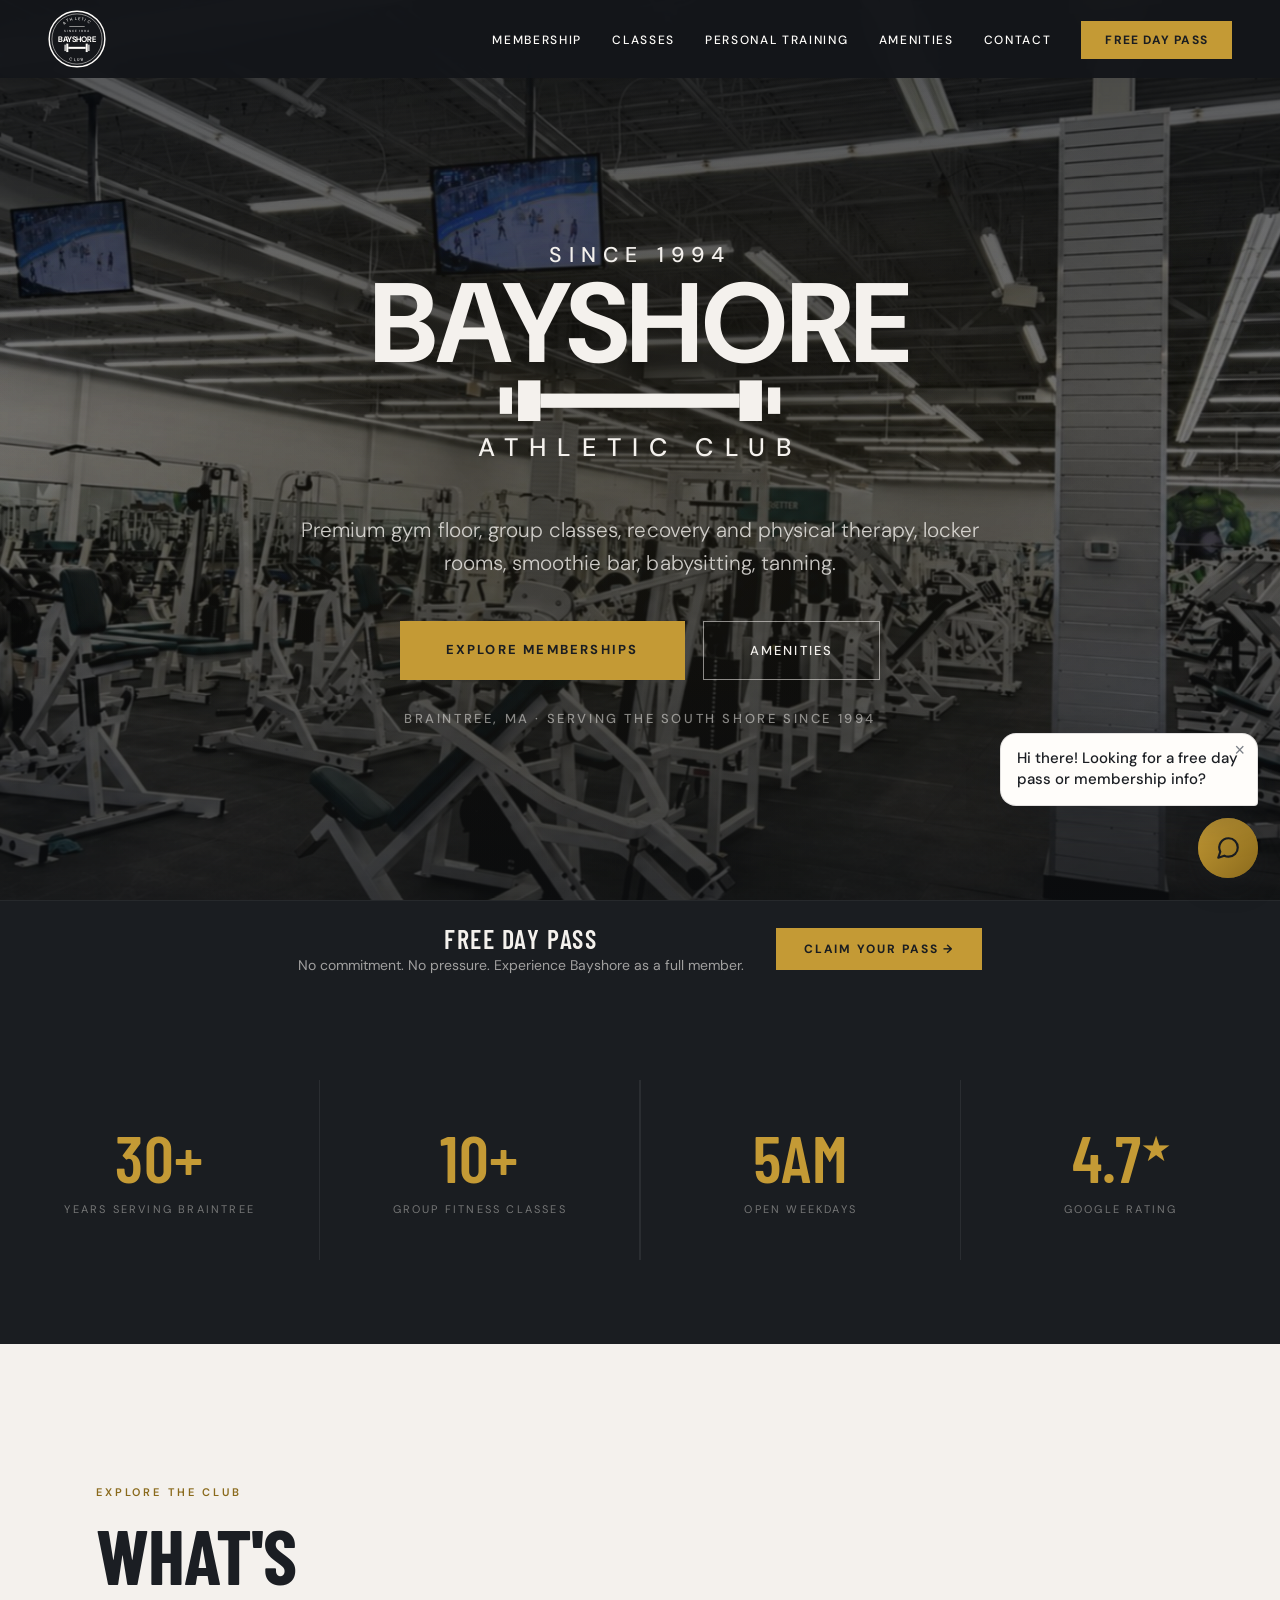
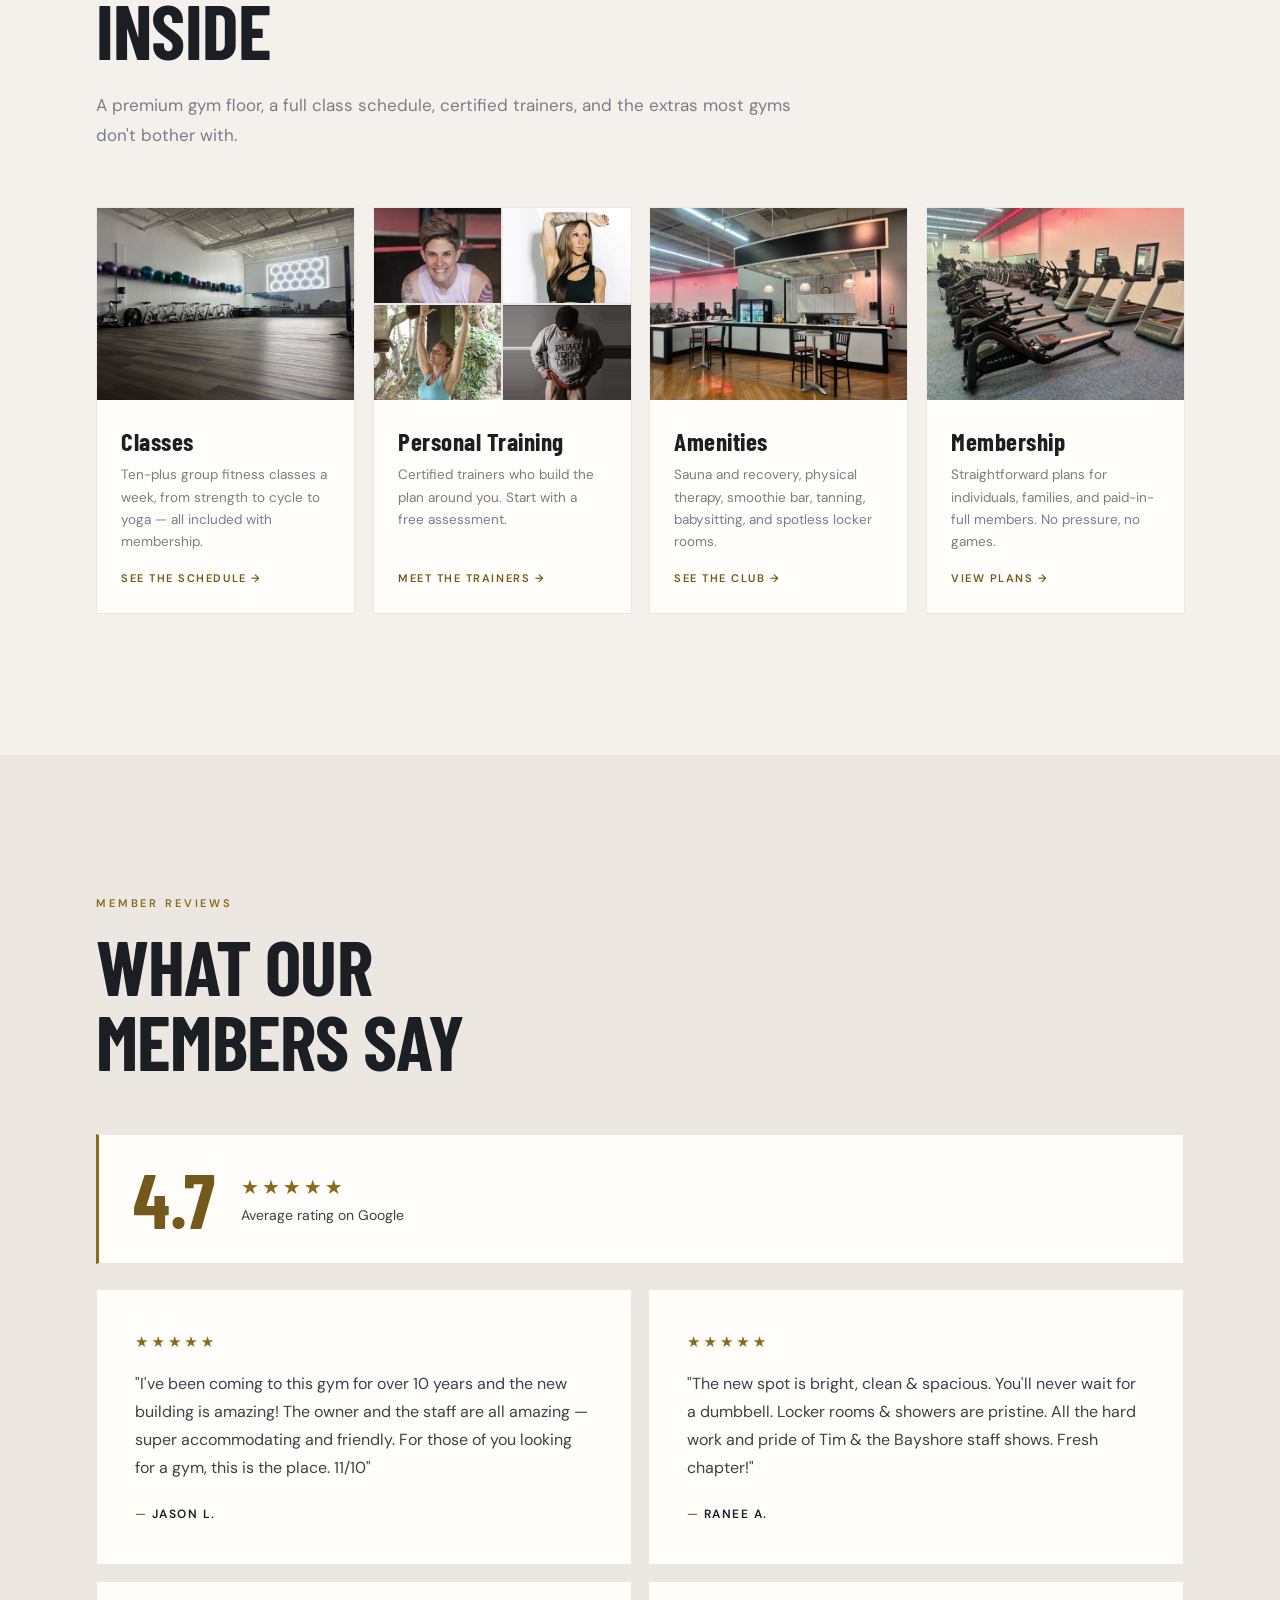
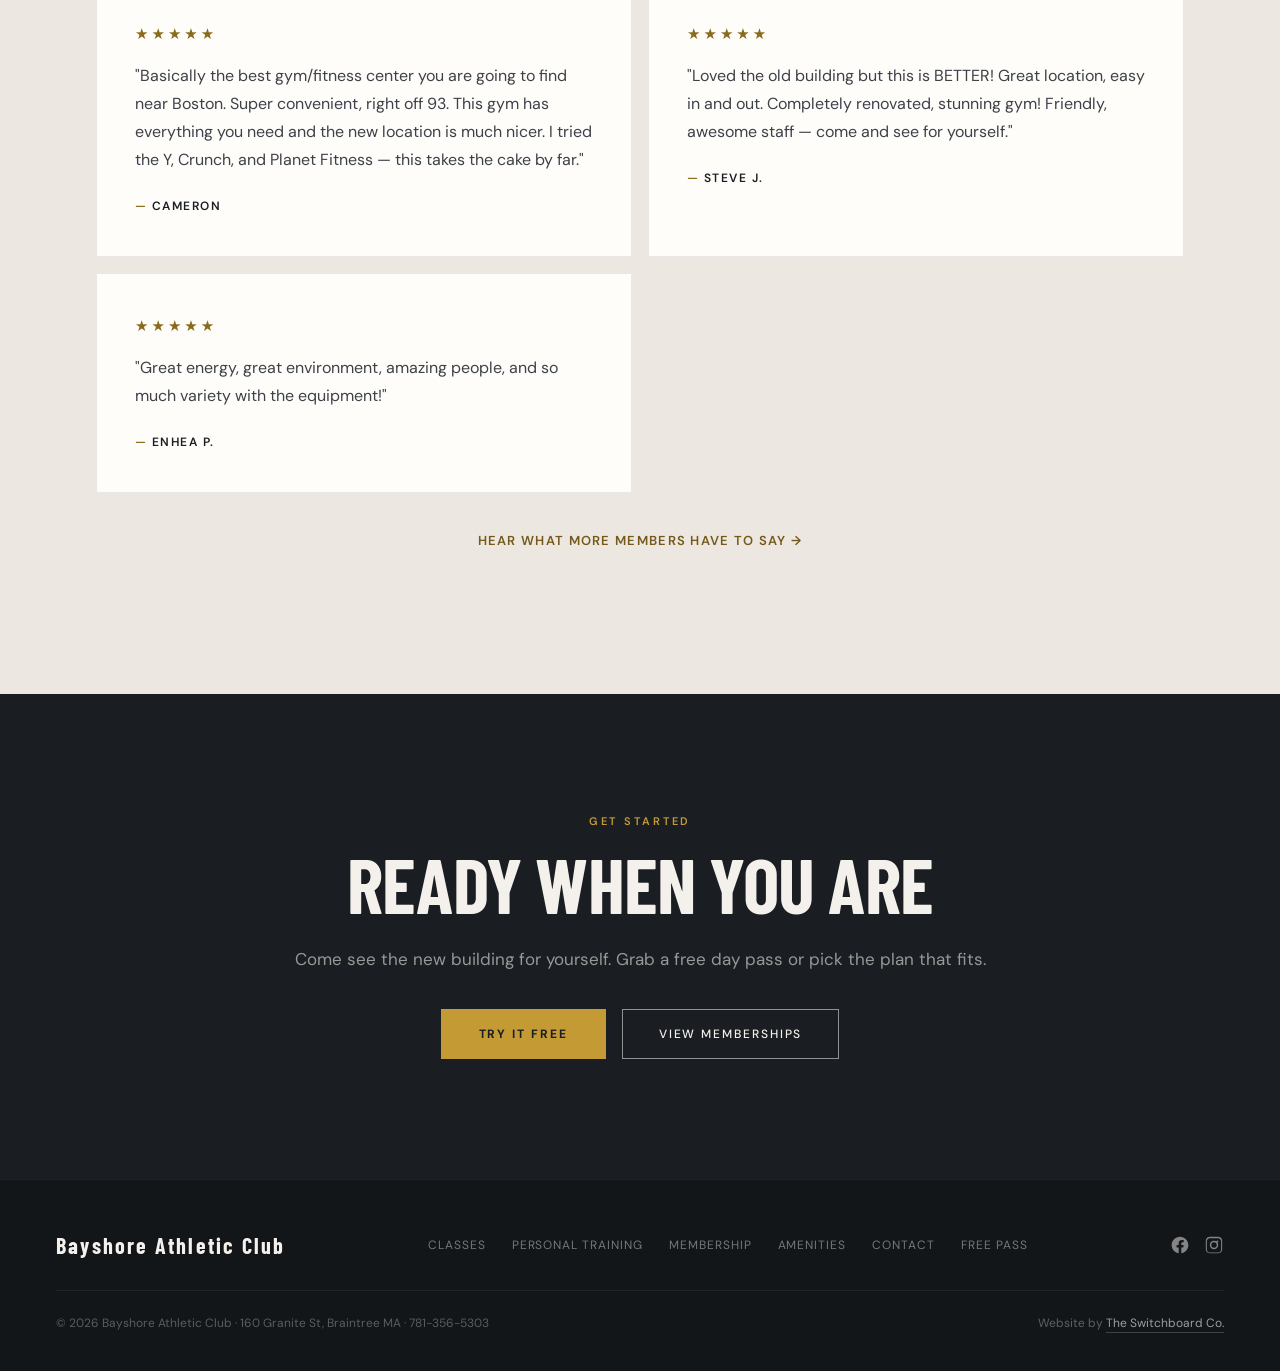
==== index.html @ def6ab09 "Pre-launch pass: hero weight, lazy images, one h1 per page Launch audit across all 8 pages found thr" ====
<!DOCTYPE html>
<html lang="en">
<head>
<meta charset="UTF-8">
<meta name="viewport" content="width=device-width, initial-scale=1.0">
<title>Bayshore Athletic Club | Braintree, MA</title>
<meta name="description" content="South Shore's full-service gym in Braintree, MA. Classes, training, tanning, babysitting, and more. Claim a free day pass.">
<meta property="og:type" content="website">
<meta property="og:site_name" content="Bayshore Athletic Club">
<meta property="og:title" content="Bayshore Athletic Club — Braintree, MA">
<meta property="og:description" content="South Shore&#x27;s full-service club. Premium gym floor, classes, training, recovery, and more. Claim a free day pass.">
<meta property="og:url" content="https://drewcgolden3.github.io/Bayshore-Athletic-Club/">
<meta property="og:image" content="https://drewcgolden3.github.io/Bayshore-Athletic-Club/images/gym-interior.jpg">
<meta property="og:image:alt" content="The training floor at Bayshore Athletic Club">
<meta name="twitter:card" content="summary_large_image">
<meta name="twitter:title" content="Bayshore Athletic Club — Braintree, MA">
<meta name="twitter:description" content="South Shore&#x27;s full-service club. Premium gym floor, classes, training, recovery, and more. Claim a free day pass.">
<meta name="twitter:image" content="https://drewcgolden3.github.io/Bayshore-Athletic-Club/images/gym-interior.jpg">
<link rel="canonical" href="https://drewcgolden3.github.io/Bayshore-Athletic-Club/">
<link rel="preconnect" href="https://fonts.googleapis.com">
<link rel="preconnect" href="https://fonts.gstatic.com" crossorigin>
<link href="https://fonts.googleapis.com/css2?family=Barlow+Condensed:wght@500;600;700&family=DM+Sans:wght@300;400;500;600;700&display=swap" rel="stylesheet">
<link rel="preload" as="image" href="images/gym-interior.jpg" fetchpriority="high">
<link rel="stylesheet" href="styles.css?v=18">
<link rel="icon" type="image/svg+xml" href="favicon.svg">
<link rel="icon" type="image/png" sizes="32x32" href="favicon-32.png">
<link rel="icon" type="image/png" sizes="16x16" href="favicon-16.png">
<link rel="shortcut icon" href="favicon.ico">
<link rel="apple-touch-icon" sizes="180x180" href="apple-touch-icon.png">
<meta name="theme-color" content="#1c1f24">
</head>
<body>
<!-- NAV -->
<nav id="navbar">
  <a href="index.html" class="nav-logo" aria-label="Bayshore Athletic Club — home">
    <svg class="nav-logo-mark" viewBox="0 0 400 400" role="img" aria-label="Bayshore Athletic Club">
      <defs>
        <path id="navArcTop" d="M 200,200 m -132,0 a 132,132 0 0 1 264,0" />
        <path id="navArcBottom" d="M 200,200 m -152,0 a 152,152 0 0 0 304,0" />
      </defs>
      <circle cx="200" cy="200" r="192" fill="none" stroke="currentColor" stroke-width="10" />
      <circle cx="200" cy="200" r="173" fill="none" stroke="currentColor" stroke-width="3.5" />
      <text class="badge-arc" fill="currentColor">
        <textPath href="#navArcTop" startOffset="50%" text-anchor="middle">ATHLETIC</textPath>
      </text>
      <text class="badge-arc" fill="currentColor">
        <textPath href="#navArcBottom" startOffset="50%" text-anchor="middle">CLUB</textPath>
      </text>
      <rect x="147" y="113" width="106" height="3.5" fill="currentColor" />
      <text class="badge-since" x="200" y="152" text-anchor="middle" fill="currentColor">SINCE 1994</text>
      <text class="badge-word" x="200" y="222" text-anchor="middle" fill="currentColor">BAYSHORE</text>
      <g fill="currentColor">
        <rect x="114" y="239" width="8" height="44" />
        <rect x="126" y="232" width="14" height="58" />
        <rect x="140" y="254" width="120" height="14" />
        <rect x="260" y="232" width="14" height="58" />
        <rect x="278" y="239" width="8" height="44" />
      </g>
    </svg>
  </a>
  <ul class="nav-links">
    <li><a href="memberships.html">Membership</a></li>
    <li><a href="classes.html">Classes</a></li>
    <li><a href="personal-training.html">Personal Training</a></li>
    <li><a href="amenities.html">Amenities</a></li>
    <li><a href="contact.html">Contact</a></li>
    <li><a href="free-pass.html" class="nav-cta">Free Day Pass</a></li>
  </ul>
  <div class="hamburger" id="hamburger" aria-label="Menu">
    <span></span><span></span><span></span>
  </div>
</nav>

<!-- MOBILE MENU -->
<div class="mobile-menu" id="mobileMenu">
  <a href="index.html" onclick="closeMobile()">Home</a>
  <a href="memberships.html" onclick="closeMobile()">Membership</a>
  <a href="classes.html" onclick="closeMobile()">Classes</a>
  <a href="personal-training.html" onclick="closeMobile()">Personal Training</a>
  <a href="amenities.html" onclick="closeMobile()">Amenities</a>
  <a href="contact.html" onclick="closeMobile()">Contact</a>
  <a href="free-pass.html" onclick="closeMobile()" style="color:var(--accent-lt)">Free Day Pass</a>
</div>
<!-- HERO (stays dark for impact) -->
<section id="hero">
  <div class="hero-photo"></div>
  <div class="hero-bg"></div>

  <div class="hero-inner">
    <div class="hero-content">
      <!-- Horizontal lockup, not the circular badge — it holds the centre of a
           wide hero far better. The badge stays in the nav. Inlined rather than
           <img> so it inherits the page's fonts and takes its colour from CSS. -->
      <div class="hero-logo">
      <svg class="hero-lockup-mark" viewBox="0 0 620 238" role="img" aria-label="Bayshore Athletic Club — since 1994">
      <!-- Even vertical rhythm, measured off cap heights rather than baselines:
           16px above SINCE, 18px from its baseline to the wordmark cap, 18px
           from the wordmark baseline to the dumbbell, 16px from the dumbbell to
           the ATHLETIC CLUB cap, 17px below it. -->
      <text class="lock-since" x="310" y="31" text-anchor="middle" fill="currentColor">SINCE 1994</text>
      <text class="lock-word" x="310" y="129" text-anchor="middle" fill="currentColor">BAYSHORE</text>
      <g fill="currentColor">
        <rect x="172" y="154" width="12" height="26" />
        <rect x="190" y="147" width="22" height="40" />
        <rect x="212" y="160" width="196" height="14" />
        <rect x="408" y="147" width="22" height="40" />
        <rect x="436" y="154" width="12" height="26" />
      </g>
      <text class="lock-sub" x="310" y="221" text-anchor="middle" fill="currentColor">ATHLETIC CLUB</text>
    </svg>
      </div>

      <h1 class="hero-sub">Premium gym floor, group classes, recovery and physical therapy, locker rooms, smoothie bar, babysitting, tanning.</h1>
      <div class="hero-actions">
        <a href="memberships.html" class="btn-primary">Explore Memberships</a>
        <a href="amenities.html" class="btn-outline">Amenities</a>
      </div>
      <p class="hero-trust">Braintree, MA · Serving the South Shore since 1994</p>
    </div>
  </div>
</section>
<!-- FREE DAY PASS BANNER -->
<div id="daypass-banner">
  <div class="banner-text">
    FREE DAY PASS
    <span>No commitment. No pressure. Experience Bayshore as a full member.</span>
  </div>
  <a href="free-pass.html" class="btn-accent">Claim Your Pass →</a>
</div>
<!-- STATS (dark stripe) -->
<section id="stats">
  <div class="stats-grid">
    <div class="stat-item">
      <div class="stat-num">30+</div>
      <div class="stat-label">Years Serving Braintree</div>
    </div>
    <div class="stat-item">
      <div class="stat-num">10+</div>
      <div class="stat-label">Group Fitness Classes</div>
    </div>
    <div class="stat-item">
      <div class="stat-num">5AM</div>
      <div class="stat-label">Open Weekdays</div>
    </div>
    <div class="stat-item">
      <div class="stat-num">4.7<span style="font-size:30px; vertical-align:super;">★</span></div>
      <div class="stat-label">Google Rating</div>
    </div>
  </div>
</section>
<!-- EXPLORE -->
<section id="explore">
  <div class="container">
    <p class="section-label">Explore the Club</p>
    <h2 class="section-title">WHAT'S<br>INSIDE</h2>
    <p class="section-body">A premium gym floor, a full class schedule, certified trainers, and the extras most gyms don't bother with.</p>

    <div class="explore-grid">
      <a href="classes.html" class="explore-card">
        <img class="explore-media" src="images/gym-studio.jpg" alt="Group fitness studio at Bayshore Athletic Club" loading="lazy" decoding="async">
        <span class="explore-body">
          <span class="explore-name">Classes</span>
          <span class="explore-desc">Ten-plus group fitness classes a week, from strength to cycle to yoga — all included with membership.</span>
          <span class="explore-link">See the schedule</span>
        </span>
      </a>
      <a href="personal-training.html" class="explore-card">
        <!-- The four trainers as one tile. These use purpose-cut 4:3 crops
             (images/*-tile.jpg, generated from the portraits on the Personal
             Training page) rather than the originals, so each person is framed
             deliberately instead of however a centre crop happened to land. -->
        <span class="explore-mosaic" role="img" aria-label="The four personal trainers at Bayshore Athletic Club">
          <span class="mosaic-pane"><img src="images/trainer-christine-tile.jpg" alt="" loading="lazy" decoding="async"></span>
          <span class="mosaic-pane"><img src="images/trainer-korina-tile.jpg" alt="" loading="lazy" decoding="async"></span>
          <span class="mosaic-pane"><img src="images/trainer-laurie-tile.jpg" alt="" loading="lazy" decoding="async"></span>
          <span class="mosaic-pane"><img src="images/trainer-josh-tile.jpg" alt="" loading="lazy" decoding="async"></span>
        </span>
        <span class="explore-body">
          <span class="explore-name">Personal Training</span>
          <span class="explore-desc">Certified trainers who build the plan around you. Start with a free assessment.</span>
          <span class="explore-link">Meet the trainers</span>
        </span>
      </a>
      <a href="amenities.html" class="explore-card">
        <img class="explore-media" src="images/smoothie-bar.jpg" alt="The smoothie bar at Bayshore Athletic Club" loading="lazy" decoding="async">
        <span class="explore-body">
          <span class="explore-name">Amenities</span>
          <span class="explore-desc">Sauna and recovery, physical therapy, smoothie bar, tanning, babysitting, and spotless locker rooms.</span>
          <span class="explore-link">See the club</span>
        </span>
      </a>
      <a href="memberships.html" class="explore-card">
        <img class="explore-media" src="images/gym-cardio.jpg" alt="Cardio floor at Bayshore Athletic Club" loading="lazy" decoding="async">
        <span class="explore-body">
          <span class="explore-name">Membership</span>
          <span class="explore-desc">Straightforward plans for individuals, families, and paid-in-full members. No pressure, no games.</span>
          <span class="explore-link">View plans</span>
        </span>
      </a>
    </div>
  </div>
</section>
<!-- REVIEWS -->
<section id="reviews">
  <div class="container">
    <p class="section-label">Member Reviews</p>
    <h2 class="section-title">WHAT OUR<br>MEMBERS SAY</h2>

    <div class="reviews-aggregate">
      <div class="agg-score">4.7</div>
      <div>
        <div class="agg-stars">★★★★★</div>
        <div class="agg-meta">Average rating on Google</div>
      </div>
    </div>

    <!-- Real Google reviews (lightly tightened for length). Order can be changed freely. -->
    <div class="reviews-grid" style="margin-top:24px;">
      <div class="review-card">
        <div class="review-stars">★★★★★</div>
        <div class="review-text">"I've been coming to this gym for over 10 years and the new building is amazing! The owner and the staff are all amazing — super accommodating and friendly. For those of you looking for a gym, this is the place. 11/10"</div>
        <div class="review-author">Jason L.</div>
      </div>
      <div class="review-card">
        <div class="review-stars">★★★★★</div>
        <div class="review-text">"The new spot is bright, clean &amp; spacious. You'll never wait for a dumbbell. Locker rooms &amp; showers are pristine. All the hard work and pride of Tim &amp; the Bayshore staff shows. Fresh chapter!"</div>
        <div class="review-author">Ranee A.</div>
      </div>
      <div class="review-card">
        <div class="review-stars">★★★★★</div>
        <div class="review-text">"Basically the best gym/fitness center you are going to find near Boston. Super convenient, right off 93. This gym has everything you need and the new location is much nicer. I tried the Y, Crunch, and Planet Fitness — this takes the cake by far."</div>
        <div class="review-author">Cameron</div>
      </div>
      <div class="review-card">
        <div class="review-stars">★★★★★</div>
        <div class="review-text">"Loved the old building but this is BETTER! Great location, easy in and out. Completely renovated, stunning gym! Friendly, awesome staff — come and see for yourself."</div>
        <div class="review-author">Steve J.</div>
      </div>
      <div class="review-card">
        <div class="review-stars">★★★★★</div>
        <div class="review-text">"Great energy, great environment, amazing people, and so much variety with the equipment!"</div>
        <div class="review-author">Enhea P.</div>
      </div>
    </div>

    <div style="text-align:center; margin-top:36px;">
      <!-- TODO: swap for the exact Google reviews deep-link once you have the Place ID -->
      <a class="reviews-more" href="https://www.google.com/maps/search/?api=1&amp;query=Bayshore+Athletic+Club+Braintree+MA" target="_blank" rel="noopener">Hear what more members have to say →</a>
    </div>
  </div>
</section>
<!-- CLOSING CTA -->
<section class="cta-band">
  <div class="container">
    <p class="section-label">Get Started</p>
    <h2 class="section-title">READY WHEN YOU ARE</h2>
    <p class="section-body">Come see the new building for yourself. Grab a free day pass or pick the plan that fits.</p>
    <div class="cta-actions">
      <a href="free-pass.html" class="btn-primary">Try It Free</a>
      <a href="memberships.html" class="btn-outline">View Memberships</a>
    </div>
  </div>
</section>
<!-- FOOTER -->
<footer>
  <div class="footer-row">
    <div class="footer-logo">Bayshore Athletic Club</div>
    <div class="footer-links">
      <a href="classes.html">Classes</a>
      <a href="personal-training.html">Personal Training</a>
      <a href="memberships.html">Membership</a>
      <a href="amenities.html">Amenities</a>
      <a href="contact.html">Contact</a>
      <a href="free-pass.html">Free Pass</a>
    </div>
    <div class="footer-social">
      <a href="https://www.facebook.com/bayshore.athletic.club/" target="_blank" rel="noopener" aria-label="Bayshore Athletic Club on Facebook"><svg viewBox="0 0 24 24" width="20" height="20" fill="currentColor" aria-hidden="true"><path d="M22 12.06C22 6.5 17.52 2 12 2S2 6.5 2 12.06c0 5.02 3.66 9.18 8.44 9.94v-7.03H7.9v-2.9h2.54V9.85c0-2.5 1.49-3.89 3.77-3.89 1.1 0 2.24.2 2.24.2v2.46H15.2c-1.24 0-1.63.77-1.63 1.56v1.88h2.78l-.45 2.9h-2.33V22c4.78-.76 8.44-4.92 8.44-9.94Z"/></svg></a>
      <a href="https://www.instagram.com/bayshoreathleticclub/" target="_blank" rel="noopener" aria-label="Bayshore Athletic Club on Instagram"><svg viewBox="0 0 24 24" width="20" height="20" fill="currentColor" aria-hidden="true"><path d="M12 2.16c3.2 0 3.58.01 4.85.07 1.17.05 1.8.25 2.23.41.56.22.96.48 1.38.9.42.42.68.82.9 1.38.16.42.36 1.06.41 2.23.06 1.27.07 1.65.07 4.85s-.01 3.58-.07 4.85c-.05 1.17-.25 1.8-.41 2.23-.22.56-.48.96-.9 1.38-.42.42-.82.68-1.38.9-.42.16-1.06.36-2.23.41-1.27.06-1.65.07-4.85.07s-3.58-.01-4.85-.07c-1.17-.05-1.8-.25-2.23-.41a3.7 3.7 0 0 1-1.38-.9 3.7 3.7 0 0 1-.9-1.38c-.16-.42-.36-1.06-.41-2.23-.06-1.27-.07-1.65-.07-4.85s.01-3.58.07-4.85c.05-1.17.25-1.8.41-2.23.22-.56.48-.96.9-1.38.42-.42.82-.68 1.38-.9.42-.16 1.06-.36 2.23-.41C8.42 2.17 8.8 2.16 12 2.16Zm0 1.8c-3.15 0-3.5.01-4.74.07-.9.04-1.38.19-1.71.32-.43.17-.74.37-1.05.69-.32.31-.52.62-.69 1.05-.13.33-.28.81-.32 1.71-.06 1.24-.07 1.59-.07 4.74s.01 3.5.07 4.74c.04.9.19 1.38.32 1.71.17.43.37.74.69 1.05.31.32.62.52 1.05.69.33.13.81.28 1.71.32 1.24.06 1.59.07 4.74.07s3.5-.01 4.74-.07c.9-.04 1.38-.19 1.71-.32.43-.17.74-.37 1.05-.69.32-.31.52-.62.69-1.05.13-.33.28-.81.32-1.71.06-1.24.07-1.59.07-4.74s-.01-3.5-.07-4.74c-.04-.9-.19-1.38-.32-1.71a2.83 2.83 0 0 0-.69-1.05 2.83 2.83 0 0 0-1.05-.69c-.33-.13-.81-.28-1.71-.32-1.24-.06-1.59-.07-4.74-.07Zm0 3.06A5.04 5.04 0 1 1 12 17.1a5.04 5.04 0 0 1 0-10.08Zm0 1.8a3.24 3.24 0 1 0 0 6.48 3.24 3.24 0 0 0 0-6.48Zm5.24-1.13a1.18 1.18 0 1 1-2.36 0 1.18 1.18 0 0 1 2.36 0Z"/></svg></a>
    </div>
  </div>
  <div class="footer-bottom">
    <span class="footer-copy">© 2026 Bayshore Athletic Club · 160 Granite St, Braintree MA · <a href="tel:7813565303">781-356-5303</a></span>
    <span class="footer-credit">Website by <a href="https://switchboardcompany.com" target="_blank" rel="noopener">The Switchboard Co.</a></span>
  </div>
</footer>

<script src="script.js?v=18"></script>
<script src="chat.js?v=1"></script>
</body>
</html>
---- styles.css ----
:root {
    --bg:        #f4f1ed;
    --bg-alt:    #ece8e1;
    --bg-card:   #fffdfa;
    --bg-dark:   #1a1d21;
    --dark:      #1a1d21;
    --dark-mid:  #2a2e34;
    --dark-deep: #131619;
    --ink:       #1b1e23;
    --ink-mid:   #3d4148;
    --muted:     #797e86;
    --border:    rgba(27,30,35,0.09);
    --border-lt: rgba(27,30,35,0.06);
    --accent:    #8a6a1c;
    --accent-lt: #c49a35;
    --accent-deep: #75591a;
    --white:     #fffdfa;
    --red:       #b0362a;

    /* Motion */
    --ease-expo:  cubic-bezier(0.16, 1, 0.3, 1);
    --ease-quart: cubic-bezier(0.25, 1, 0.5, 1);
    --ease-soft:  cubic-bezier(0.4, 0, 0.2, 1);

    /* Elevation — soft, layered, warm-neutral */
    --shadow-sm: 0 1px 2px rgba(27,30,35,0.04), 0 2px 8px rgba(27,30,35,0.05);
    --shadow-md: 0 6px 18px rgba(27,30,35,0.06), 0 16px 40px rgba(27,30,35,0.07);
    --shadow-lg: 0 12px 32px rgba(27,30,35,0.09), 0 32px 64px rgba(27,30,35,0.11);
    --shadow-gold: 0 12px 30px rgba(138,106,28,0.24);

    --nav-h: 78px;

    --font-display: 'Barlow Condensed', 'Bebas Neue', sans-serif;
    --font-body: 'DM Sans', system-ui, -apple-system, sans-serif;
  }

  *, *::before, *::after { margin: 0; padding: 0; box-sizing: border-box; }

  body {
    font-family: var(--font-body);
    background: var(--bg);
    color: var(--ink);
    overflow-x: hidden;
    -webkit-font-smoothing: antialiased;
    text-rendering: optimizeLegibility;
  }

  ::selection { background: rgba(138,106,28,0.22); color: var(--ink); }

  a:focus-visible, button:focus-visible, input:focus-visible {
    outline: 2px solid var(--accent); outline-offset: 3px; border-radius: 2px;
  }

  /* ── NAV ── */
  nav {
    position: fixed; top: 0; left: 0; right: 0; z-index: 100;
    display: flex; align-items: center; justify-content: space-between;
    padding: 0 clamp(20px, 4vw, 48px); height: var(--nav-h);
    /* Dark bar on every page. It reads as one solid band over the hero photo
       instead of a translucent panel the photo shows through, which is what
       was dimming the links before you scrolled. */
    background: rgba(20,22,26,0.95);
    backdrop-filter: blur(16px) saturate(1.15);
    -webkit-backdrop-filter: blur(16px) saturate(1.15);
    border-bottom: 1px solid transparent;
    transition: box-shadow 0.5s var(--ease-soft),
                border-color 0.5s var(--ease-soft), height 0.5s var(--ease-soft);
  }
  /* The scrolled state adds only a border and shadow. It used to darken the
     bar as well, which read as the links brightening on scroll — the bar now
     holds one value top to bottom. */
  nav.scrolled {
    border-bottom-color: rgba(255,255,255,0.09);
    box-shadow: 0 10px 30px rgba(0,0,0,0.28);
  }
  .nav-logo {
    display: flex; align-items: center;
    color: var(--white); text-decoration: none; line-height: 1;
  }
  .nav-logo-mark {
    width: 58px; height: 58px; display: block;
    color: inherit; transition: color 0.35s var(--ease-soft);
  }
  .nav-logo:hover .nav-logo-mark { color: var(--accent-lt); }
  .nav-links { display: flex; align-items: center; gap: 30px; list-style: none; }
  .nav-links a {
    position: relative;
    /* Full white, not a translucent white — at 0.88 the links read dim over
       the hero photo and appeared to brighten once the bar darkened. */
    text-decoration: none; color: var(--white);
    font-size: 12px; font-weight: 500; letter-spacing: 0.14em; text-transform: uppercase;
    transition: color 0.3s var(--ease-soft); white-space: nowrap;
  }
  .nav-links a:not(.nav-cta)::after {
    content: ''; position: absolute; left: 0; right: 0; bottom: -7px; height: 1.5px;
    background: var(--accent-lt); transform: scaleX(0); transform-origin: left center;
    transition: transform 0.45s var(--ease-expo);
  }
  .nav-links a:not(.nav-cta):hover::after,
  .nav-links a:not(.nav-cta).active::after { transform: scaleX(1); }
  /* accent-lt, not accent — the bar is dark now, so the lighter tone is the
     one that stays legible on hover. */
  .nav-links a:hover { color: var(--accent-lt); }
  .nav-cta {
    background: var(--accent-lt); color: var(--dark) !important;
    padding: 11px 24px; font-weight: 700 !important;
    letter-spacing: 0.1em !important;
    transition: background 0.35s var(--ease-soft), box-shadow 0.35s var(--ease-soft), transform 0.35s var(--ease-expo) !important;
    white-space: nowrap;
  }
  .nav-cta:hover { background: #d9b04a; box-shadow: 0 8px 22px rgba(0,0,0,0.35); transform: translateY(-1px); }

  /* ── LIGHT NAV (interior pages) ──
     The dark bar earns its place over the hero photo; on a cream page it just
     sits there as a black slab. Interior pages get the same bar in reverse:
     cream ground, ink links, deep bronze CTA — the pairing that passes on
     light. Home keeps the dark nav. */
  nav.nav--light {
    background: rgba(244,241,237,0.92);
    border-bottom-color: var(--border-lt);
  }
  nav.nav--light.scrolled {
    border-bottom-color: var(--border);
    box-shadow: 0 10px 30px rgba(27,30,35,0.07);
  }
  nav.nav--light .nav-logo { color: var(--dark); }
  nav.nav--light .nav-logo:hover .nav-logo-mark { color: var(--accent-deep); }
  nav.nav--light .nav-links a { color: var(--ink); }
  nav.nav--light .nav-links a:hover,
  nav.nav--light .nav-links a.active { color: var(--accent-deep); }
  nav.nav--light .nav-links a:not(.nav-cta)::after { background: var(--accent-deep); }
  nav.nav--light .nav-cta {
    background: var(--accent); color: var(--white) !important;
  }
  nav.nav--light .nav-cta:hover { background: var(--accent-deep); box-shadow: 0 8px 22px rgba(27,30,35,0.22); }
  nav.nav--light .hamburger span { background: var(--ink); }

  .hamburger { display: none; flex-direction: column; gap: 5px; cursor: pointer; padding: 6px; margin: -6px; }
  .hamburger span { display: block; width: 24px; height: 2px; background: var(--white); transition: 0.4s var(--ease-expo); }

  /* ── HERO ── */
  #hero {
    height: 100vh; min-height: 640px;
    display: flex; align-items: center; justify-content: center;
    position: relative; overflow: hidden;
    background: var(--dark);
    padding: calc(var(--nav-h) + 40px) 0 60px;
  }
  .hero-inner {
    position: relative; z-index: 2;
    width: 100%; max-width: 1240px; margin: 0 auto;
    padding: 0 clamp(24px, 5vw, 56px);
  }
  .hero-photo {
    position: absolute; inset: -4%;
    background-image: url('images/gym-interior.jpg');
    background-size: cover; background-position: center;
    filter: brightness(0.64) saturate(1.02) contrast(1.02);
    transform: scale(1.06);
    animation: heroDrift 22s ease-in-out infinite alternate;
    will-change: transform;
  }
  .hero-bg {
    position: absolute; inset: 0;
    background:
      /* Lighter than before, and part of the darkening traded for warmth. The
         vertical pass still anchors the nav at the top and the section join at
         the bottom; the middle stays open so the room reads as a bright gym
         rather than a night shot. The bronze wash is doing the "inviting" —
         a neutral grey scrim at this opacity just looked flat. */
      linear-gradient(180deg, rgba(16,18,21,0.58) 0%, rgba(16,18,21,0.20) 46%, rgba(16,18,21,0.66) 100%),
      radial-gradient(ellipse 74% 62% at 50% 50%, rgba(16,18,21,0.30) 0%, transparent 78%),
      radial-gradient(ellipse 86% 74% at 50% 56%, rgba(138,106,28,0.16) 0%, transparent 72%);
  }

  .hero-content {
    position: relative; text-align: center; max-width: 900px;
    margin: 0 auto; padding: 0;
  }
  /* ── HERO LOCKUP ──
     The horizontal wordmark leads the hero. Sized off viewport height as well
     as width so it can't push the buttons off a short laptop screen. */
  .hero-logo {
    display: flex; justify-content: center; margin-bottom: 40px;
    opacity: 0; animation: fadeUp 1.1s 0.12s var(--ease-expo) forwards;
  }
  .hero-lockup-mark {
    /* The vh term is a width cap, not a height — it keeps the lockup from
       growing so wide on a short laptop screen that the buttons fall below
       the fold. */
    width: clamp(320px, min(54vw, 70vh), 780px);
    height: auto; color: var(--bg);
    filter: drop-shadow(0 12px 38px rgba(0,0,0,0.5));
  }
  /* Sizes tuned by measuring the rendered glyph widths against the artwork's
     proportions: BAYSHORE fills 0.91 of the lockup width, ATHLETIC CLUB 0.54,
     SINCE 1994 0.30. */
  .lock-since {
    font-family: var(--font-body); font-weight: 500;
    font-size: 21px; letter-spacing: 7px;
  }
  .lock-word {
    font-family: var(--font-body); font-weight: 700;
    font-size: 111px; letter-spacing: -1px;
  }
  .lock-sub {
    font-family: var(--font-body); font-weight: 500;
    font-size: 25px; letter-spacing: 11px;
  }
  /* DM Sans, not the condensed display face — it matches the wordmark's
     proportions in the original badge artwork. */
  .badge-arc {
    font-family: var(--font-body); font-weight: 500;
    font-size: 28px; letter-spacing: 9px;
  }
  .badge-since {
    font-family: var(--font-body); font-weight: 500;
    font-size: 21px; letter-spacing: 6px;
  }
  .badge-word {
    font-family: var(--font-body); font-weight: 700;
    font-size: 55px; letter-spacing: -0.5px;
  }

  /* Carries the h1 — the lockup states the name, so this is the line that
     actually describes the club. */
  .hero-sub {
    font-family: var(--font-body); font-weight: 300;
    font-size: clamp(17px, 1.62vw, 22px);
    color: rgba(244,241,237,0.8);
    line-height: 1.6; letter-spacing: 0.002em;
    max-width: 680px; margin: 0 auto 42px;
    opacity: 0; animation: fadeUp 1s 0.36s var(--ease-expo) forwards;
  }
  .hero-actions {
    display: flex; gap: 18px; justify-content: center; flex-wrap: wrap;
    opacity: 0; animation: fadeUp 1s 0.54s var(--ease-expo) forwards;
  }
  /* Scaled up with the rest of the stack — the shared button sizes are tuned
     for in-page sections, which sit at a smaller scale than the hero. */
  #hero .btn-primary, #hero .btn-outline {
    padding: 20px 46px; font-size: 13px; letter-spacing: 0.17em;
  }
  .hero-trust {
    margin-top: 30px; font-size: 13px; font-weight: 500;
    letter-spacing: 0.2em; text-transform: uppercase;
    color: rgba(244,241,237,0.52);
    opacity: 0; animation: fadeUp 1s 0.72s var(--ease-expo) forwards;
  }

  /* ── BRONZE ON DARK ──
     Every filled bronze button that sits on a dark section, in one place, so
     the two tones can't drift apart again. Dark sections take the light bronze
     with dark ink (deep bronze on near-black is only 3.35:1); light sections
     keep the deep bronze with white, which is the pairing that passes there.
     Dark sections are #hero, #daypass-banner, #stats, #training, .cta-band. */
  #hero .btn-primary,
  .cta-band .btn-primary,
  #training .btn-primary,
  #daypass-banner .btn-accent {
    background: var(--accent-lt); color: var(--dark);
  }
  #hero .btn-primary:hover,
  .cta-band .btn-primary:hover,
  #training .btn-primary:hover,
  #daypass-banner .btn-accent:hover {
    background: #d9b04a; box-shadow: 0 12px 30px rgba(0,0,0,0.4);
  }

  @media (max-width: 620px) {
    /* The lockup's fine tracking closes up at small widths — give it more of
       the line and ease the gap under it. */
    .hero-lockup-mark { width: min(100%, 380px); }
    .hero-logo { margin-bottom: 28px; }
  }

  /* ── BUTTONS ── */
  .btn-primary {
    background: var(--accent); color: var(--white);
    padding: 17px 38px; font-size: 12px; font-weight: 700;
    letter-spacing: 0.16em; text-transform: uppercase;
    text-decoration: none; display: inline-block; font-family: var(--font-body);
    transition: background 0.4s var(--ease-soft), box-shadow 0.45s var(--ease-expo), transform 0.45s var(--ease-expo);
  }
  .btn-primary:hover { background: var(--accent-deep); box-shadow: var(--shadow-gold); transform: translateY(-2px); }
  .btn-outline {
    border: 1.5px solid rgba(244,241,237,0.55); color: var(--bg);
    padding: 16px 36px; font-size: 12px; font-weight: 500;
    letter-spacing: 0.16em; text-transform: uppercase;
    text-decoration: none; display: inline-block;
    transition: border-color 0.4s var(--ease-soft), color 0.4s var(--ease-soft),
                background 0.4s var(--ease-soft), transform 0.45s var(--ease-expo);
  }
  .btn-outline:hover { border-color: var(--accent-lt); color: var(--accent-lt); background: rgba(138,106,28,0.06); transform: translateY(-2px); }

  /* Light btn-outline for light sections */
  .btn-outline-dark {
    border: 1.5px solid rgba(27,30,35,0.22); color: var(--ink);
    padding: 15px 32px; font-size: 12px; font-weight: 500;
    letter-spacing: 0.16em; text-transform: uppercase;
    text-decoration: none; display: inline-block;
    transition: border-color 0.4s var(--ease-soft), color 0.4s var(--ease-soft),
                background 0.4s var(--ease-soft), transform 0.45s var(--ease-expo);
  }
  .btn-outline-dark:hover { border-color: var(--accent); color: var(--accent); background: rgba(138,106,28,0.05); transform: translateY(-2px); }

  /* ── DAY PASS BANNER ── */
  #daypass-banner {
    background: var(--dark);
    padding: 22px 48px;
    display: flex; align-items: center; justify-content: center; gap: 32px;
    flex-wrap: wrap; text-align: center;
    border-top: 1px solid rgba(255,255,255,0.05);
  }
  .banner-text {
    font-family: var(--font-display); font-weight: 600;
    font-size: 26px; color: var(--bg); letter-spacing: 0.06em;
  }
  .banner-text span {
    font-family: var(--font-body); font-size: 14px; font-weight: 400;
    display: block; letter-spacing: 0; margin-top: 2px; color: rgba(244,241,237,0.62);
  }
  .btn-accent {
    background: var(--accent); color: var(--white);
    padding: 13px 28px; font-size: 12px; font-weight: 700;
    letter-spacing: 0.16em; text-transform: uppercase;
    text-decoration: none; white-space: nowrap;
    transition: background 0.35s var(--ease-soft), box-shadow 0.4s var(--ease-expo), transform 0.4s var(--ease-expo);
  }
  .btn-accent:hover { background: var(--accent-deep); box-shadow: var(--shadow-gold); transform: translateY(-1px); }

  /* ── SECTION COMMON ── */
  section { padding: clamp(84px, 11vw, 148px) 0; }
  .container { max-width: 1200px; margin: 0 auto; padding: 0 clamp(24px, 5vw, 56px); }
  .section-label {
    font-size: 11px; letter-spacing: 0.26em; text-transform: uppercase;
    color: var(--accent); font-weight: 600; margin-bottom: 18px;
  }
  .section-title {
    font-family: var(--font-display); font-weight: 700;
    font-size: clamp(46px, 6vw, 82px);
    line-height: 0.98; letter-spacing: -0.01em; margin-bottom: 24px;
    color: var(--ink);
  }
  .section-body { font-size: 17px; color: var(--muted); line-height: 1.75; max-width: 60ch; }

  /* ── STATS ── */
  #stats { background: var(--dark); padding: clamp(56px, 7vw, 84px) 0; }
  .stats-grid {
    display: grid; grid-template-columns: repeat(4, 1fr);
    gap: 1px; background: rgba(255,255,255,0.07);
  }
  .stat-item { background: var(--dark); padding: 44px 32px; text-align: center; }
  .stat-num {
    font-family: var(--font-display); font-weight: 600;
    font-size: 66px; color: var(--accent-lt); line-height: 1; letter-spacing: 0.01em;
  }
  .stat-label { font-size: 11px; letter-spacing: 0.2em; text-transform: uppercase; color: rgba(244,241,237,0.42); margin-top: 12px; }

  /* ── MEMBERSHIP ── */
  #membership { background: var(--bg); }
  .membership-header { margin-bottom: 68px; }
  .plans-grid {
    display: grid; grid-template-columns: 1fr 1fr;
    gap: 22px; margin-bottom: 52px;
  }
  /* Four-up plan row. Its own class rather than a .plans-grid modifier — the
     two-up grid has responsive rules further down that would otherwise win on
     equal specificity and collapse this to one column at 900px. */
  .plan-grid-4 {
    display: grid; grid-template-columns: repeat(4, 1fr);
    gap: 18px; margin-bottom: 52px; align-items: stretch;
  }
  .plan-grid-4 .plan-card { display: flex; flex-direction: column; padding: 44px 28px; }
  .plan-grid-4 .plan-name { font-size: 29px; line-height: 1.04; margin-bottom: 10px; }
  .plan-grid-4 .plan-price { font-size: 44px; }
  .plan-grid-4 .plan-price sup { font-size: 20px; }
  .plan-grid-4 .plan-price sub { display: block; font-size: 13px; margin-top: 6px; }
  .plan-grid-4 .plan-desc { margin-bottom: 24px; }
  .plan-grid-4 .plan-features { margin-bottom: 28px; flex: 1; }
  .plan-grid-4 .plan-features li { font-size: 13.5px; padding: 9px 0; }
  @media (max-width: 1080px) { .plan-grid-4 { grid-template-columns: repeat(2, 1fr); } }
  @media (max-width: 560px)  { .plan-grid-4 { grid-template-columns: 1fr; } }

  .plan-card {
    background: var(--bg-card); padding: 50px 42px;
    position: relative; border: 1px solid var(--border);
    transition: box-shadow 0.5s var(--ease-expo), transform 0.5s var(--ease-expo), border-color 0.5s var(--ease-soft);
  }
  .plan-card:hover { box-shadow: var(--shadow-lg); transform: translateY(-5px); border-color: var(--border-lt); }
  .plan-card.featured { border-color: rgba(138,106,28,0.55); box-shadow: 0 0 0 1px rgba(138,106,28,0.18); }
  .plan-badge {
    position: absolute; top: 0; right: 32px;
    background: var(--accent); color: var(--white);
    font-size: 10px; font-weight: 700; letter-spacing: 0.16em; text-transform: uppercase;
    padding: 7px 15px;
  }
  .plan-name {
    font-family: var(--font-display); font-weight: 700;
    font-size: 38px; letter-spacing: 0.02em; color: var(--ink); margin-bottom: 4px;
  }
  .plan-price { font-size: 50px; font-weight: 300; color: var(--accent-deep); line-height: 1; margin-bottom: 10px; letter-spacing: -0.02em; }
  .plan-price sup { font-size: 24px; vertical-align: super; }
  .plan-price sub { font-size: 16px; color: var(--muted); font-weight: 400; }
  .plan-desc { font-size: 13px; color: var(--muted); margin-bottom: 32px; line-height: 1.6; }
  .plan-features { list-style: none; margin-bottom: 40px; }
  .plan-features li {
    font-size: 14px; color: var(--ink-mid); padding: 11px 0;
    border-bottom: 1px solid var(--border);
    display: flex; align-items: center; gap: 12px;
  }
  .plan-features li::before { content: '→'; color: var(--accent); flex-shrink: 0; }
  .btn-plan {
    display: block; text-align: center;
    background: transparent; border: 1.5px solid var(--border);
    color: var(--ink); padding: 15px;
    font-size: 12px; font-weight: 600; letter-spacing: 0.16em; text-transform: uppercase;
    text-decoration: none;
    transition: background 0.4s var(--ease-soft), border-color 0.4s var(--ease-soft), color 0.4s var(--ease-soft);
  }
  .btn-plan:hover { background: var(--dark); border-color: var(--dark); color: var(--white); }
  .plan-card.featured .btn-plan { background: var(--accent); border-color: var(--accent); color: var(--white); }
  .plan-card.featured .btn-plan:hover { background: var(--accent-deep); border-color: var(--accent-deep); }

  .paid-grid { display: grid; grid-template-columns: repeat(3, 1fr); gap: 16px; }
  .paid-item {
    background: var(--bg-card); padding: 30px 26px;
    border: 1px solid var(--border); border-left: 3px solid var(--accent);
    transition: box-shadow 0.45s var(--ease-expo), transform 0.45s var(--ease-expo);
  }
  .paid-item:hover { box-shadow: var(--shadow-md); transform: translateY(-3px); }
  .paid-label { font-size: 12px; letter-spacing: 0.08em; text-transform: uppercase; color: var(--muted); margin-bottom: 10px; }
  .paid-price { font-family: var(--font-display); font-weight: 700; font-size: 42px; color: var(--ink); letter-spacing: 0.01em; }
  .paid-note { font-size: 12px; color: var(--muted); margin-top: 4px; }

  .insurance-note {
    background: rgba(138,106,28,0.06); border-left: 3px solid var(--accent);
    padding: 22px 26px; margin-top: 34px;
    font-size: 14px; color: var(--ink-mid); line-height: 1.65;
  }
  .insurance-note a { color: var(--accent-deep); }

  /* ── CLASSES ── */
  #classes { background: var(--bg-alt); }
  .classes-intro { display: grid; grid-template-columns: 1fr 1fr; gap: 80px; align-items: start; margin-bottom: 68px; }
  .classes-grid { display: grid; grid-template-columns: repeat(3, 1fr); gap: 16px; }
  .class-card {
    background: var(--bg-card); padding: 34px 30px;
    border: 1px solid var(--border); cursor: default;
    transition: box-shadow 0.45s var(--ease-expo), transform 0.45s var(--ease-expo), border-color 0.45s var(--ease-soft);
  }
  .class-card:hover { box-shadow: var(--shadow-md); transform: translateY(-4px); border-color: var(--border-lt); }
  .class-card:hover .class-name { color: var(--accent-deep); }
  .class-icon { font-size: 28px; margin-bottom: 18px; }
  .class-name {
    font-family: var(--font-display); font-weight: 700;
    font-size: 24px; letter-spacing: 0.01em; margin-bottom: 8px; transition: color 0.35s var(--ease-soft); color: var(--ink);
  }
  .class-desc { font-size: 13px; color: var(--muted); line-height: 1.65; }

  /* ── PERSONAL TRAINING ── */
  #training { background: var(--dark); }
  #training .section-title { color: var(--bg); }
  #training .section-body { color: rgba(244,241,237,0.58); }
  .training-layout { display: grid; grid-template-columns: 1fr 1fr; gap: 80px; align-items: start; }
  .training-benefits { display: flex; flex-direction: column; gap: 26px; }
  .benefit-item { display: flex; gap: 22px; align-items: flex-start; }
  .benefit-num {
    font-family: var(--font-display); font-weight: 600;
    font-size: 50px; color: var(--accent-lt); opacity: 0.42; line-height: 1; flex-shrink: 0; width: 48px;
  }
  .benefit-title { font-size: 15px; font-weight: 600; margin-bottom: 7px; color: var(--bg); letter-spacing: 0.01em; }
  .benefit-body { font-size: 13px; color: rgba(244,241,237,0.52); line-height: 1.65; }

  /* ── AMENITIES ── */
  #amenities { background: var(--bg); }
  .amenities-intro { display: grid; grid-template-columns: 1fr 1fr; gap: 80px; align-items: start; margin-bottom: 60px; }
  .amenities-list { display: grid; grid-template-columns: repeat(2, 1fr); gap: 16px; }
  .amenity-item {
    background: var(--bg-card); padding: 30px 26px;
    display: flex; align-items: center; gap: 18px;
    border: 1px solid var(--border);
    transition: box-shadow 0.45s var(--ease-expo), transform 0.45s var(--ease-expo);
  }
  .amenity-item:hover { box-shadow: var(--shadow-md); transform: translateY(-3px); }
  .amenity-icon { font-size: 22px; width: 40px; flex-shrink: 0; }
  .amenity-name { font-size: 14px; font-weight: 600; color: var(--ink); }
  .amenity-detail { font-size: 12px; color: var(--muted); margin-top: 2px; }

  /* ── EXPLORE GRID (home) ── */
  #explore { background: var(--bg); }
  .explore-grid { display: grid; grid-template-columns: repeat(4, 1fr); gap: 18px; margin-top: 56px; }
  .explore-card {
    display: flex; flex-direction: column;
    background: var(--bg-card); border: 1px solid var(--border);
    text-decoration: none; color: inherit; overflow: hidden;
    transition: box-shadow 0.5s var(--ease-expo), transform 0.5s var(--ease-expo), border-color 0.45s var(--ease-soft);
  }
  .explore-card:hover { box-shadow: var(--shadow-lg); transform: translateY(-5px); border-color: var(--border-lt); }
  .explore-media {
    width: 100%; aspect-ratio: 4/3; object-fit: cover; display: block;
    filter: saturate(0.94);
    transition: transform 0.7s var(--ease-expo), filter 0.5s var(--ease-soft);
  }
  .explore-card:hover .explore-media { transform: scale(1.05); filter: saturate(1.06); }

  /* Four-up trainer tile. Each pane clips its own image so the hover zoom
     can't bleed into a neighbouring pane. */
  .explore-mosaic {
    width: 100%; aspect-ratio: 4/3;
    display: grid; grid-template-columns: 1fr 1fr; grid-template-rows: 1fr 1fr;
    gap: 2px; background: var(--border);
    /* The card is a column flexbox, so this tile's automatic minimum height
       would resolve to the intrinsic height of the four photos and override
       aspect-ratio entirely. Both declarations are load-bearing. */
    flex: none; min-height: 0;
  }
  .mosaic-pane { display: block; overflow: hidden; min-width: 0; min-height: 0; }
  .mosaic-pane img {
    width: 100%; height: 100%; display: block;
    /* The tiles are already cut to 4:3, so cover is a no-op here rather than a
       second crop on top of the deliberate one. */
    object-fit: cover; object-position: center;
    filter: saturate(0.94);
    transition: transform 0.7s var(--ease-expo), filter 0.5s var(--ease-soft);
  }
  .explore-card:hover .mosaic-pane img { transform: scale(1.05); filter: saturate(1.06); }
  .explore-body { padding: 26px 24px 28px; display: flex; flex-direction: column; flex: 1; }
  /* The card's inner elements are spans (only phrasing content is valid inside
     an <a>), so they need explicit block display for the spacing to apply. */
  .explore-name {
    display: block;
    font-family: var(--font-display); font-weight: 700;
    font-size: 25px; letter-spacing: 0.02em; color: var(--ink);
    margin-bottom: 8px; transition: color 0.35s var(--ease-soft);
  }
  .explore-card:hover .explore-name { color: var(--accent-deep); }
  .explore-desc { display: block; font-size: 13.5px; color: var(--muted); line-height: 1.65; flex: 1; }
  .explore-link {
    display: block;
    margin-top: 18px; font-size: 11px; font-weight: 600;
    text-transform: uppercase; letter-spacing: 0.14em; color: var(--accent-deep);
  }
  .explore-link::after { content: " →"; }
  @media (max-width: 980px) { .explore-grid { grid-template-columns: repeat(2, 1fr); } }
  @media (max-width: 520px) { .explore-grid { grid-template-columns: 1fr; } }

  /* ── REVIEWS ── */
  #reviews { background: var(--bg-alt); }
  .reviews-grid { display: grid; grid-template-columns: repeat(2, 1fr); gap: 16px; margin-top: 64px; }
  .review-card {
    background: var(--bg-card); padding: 42px 38px;
    border: 1px solid var(--border); position: relative;
    transition: box-shadow 0.5s var(--ease-expo), transform 0.5s var(--ease-expo);
  }
  .review-card:hover { box-shadow: var(--shadow-md); transform: translateY(-3px); }
  .review-stars { color: var(--accent); font-size: 15px; letter-spacing: 3px; margin-bottom: 18px; }
  .review-text { font-size: 16px; line-height: 1.75; color: var(--ink-mid); margin-bottom: 24px; }
  .review-author { font-size: 12px; font-weight: 600; letter-spacing: 0.12em; text-transform: uppercase; color: var(--ink); }
  .review-author::before { content: '—  '; color: var(--accent); }

  /* ── DAY PASS SECTION ── */
  #daypass { background: var(--dark); padding: clamp(96px, 11vw, 148px) 0; text-align: center; }
  #daypass .section-label { color: var(--accent-lt); }
  #daypass .section-title { color: var(--bg); }
  #daypass .section-body { color: rgba(244,241,237,0.58); margin: 0 auto 48px; }
  .daypass-steps {
    display: grid; grid-template-columns: repeat(3, 1fr); gap: 20px;
    max-width: 820px; margin: 0 auto 56px; text-align: left;
  }
  .step { padding: 30px; background: rgba(244,241,237,0.045); border: 1px solid rgba(244,241,237,0.09); transition: background 0.4s var(--ease-soft); }
  .step:hover { background: rgba(244,241,237,0.07); }
  .step-num { font-family: var(--font-display); font-weight: 700; font-size: 46px; color: rgba(214,167,82,0.32); line-height: 1; }
  .step-title { font-weight: 700; font-size: 15px; color: var(--bg); margin: 6px 0; letter-spacing: 0.01em; }
  .step-text { font-size: 13px; color: rgba(244,241,237,0.48); line-height: 1.6; }
  .daypass-form-wrap {
    max-width: 520px; margin: 0 auto;
    background: var(--bg); padding: 44px; box-shadow: var(--shadow-lg);
  }
  .daypass-form-title {
    font-family: var(--font-display); font-weight: 700; font-size: 30px;
    color: var(--ink); margin-bottom: 24px; letter-spacing: 0.02em;
  }
  .form-fields { display: flex; flex-direction: column; gap: 12px; }
  .form-fields input {
    padding: 15px 16px; font-size: 15px; font-family: var(--font-body);
    background: var(--white); border: 1px solid var(--border);
    outline: none; width: 100%; color: var(--ink);
    transition: border-color 0.3s var(--ease-soft), box-shadow 0.3s var(--ease-soft);
  }
  .form-fields input:focus { border-color: var(--accent); box-shadow: 0 0 0 3px rgba(138,106,28,0.12); }
  .btn-submit {
    background: var(--dark); color: var(--white);
    padding: 17px; font-size: 12px; font-weight: 700;
    letter-spacing: 0.16em; text-transform: uppercase;
    border: none; cursor: pointer; font-family: var(--font-body);
    width: 100%; transition: background 0.4s var(--ease-soft); margin-top: 4px;
  }
  .btn-submit:hover { background: var(--accent-deep); }
  .form-note { font-size: 11px; color: var(--muted); margin-top: 16px; text-align: center; }
  .form-note a { color: var(--ink-mid); }

  /* ── CONTACT ── */
  #contact { background: var(--bg-alt); }
  .contact-grid { display: grid; grid-template-columns: 1fr 1fr; gap: 80px; align-items: start; }
  .contact-block { display: flex; flex-direction: column; gap: 30px; }
  .contact-item { display: flex; gap: 18px; align-items: flex-start; }
  .contact-icon { font-size: 18px; width: 36px; flex-shrink: 0; padding-top: 2px; }
  .contact-info-label { font-size: 10px; letter-spacing: 0.16em; text-transform: uppercase; color: var(--muted); margin-bottom: 5px; }
  .contact-info-value { font-size: 15px; color: var(--ink); }
  .contact-info-value a { color: var(--ink); text-decoration: none; transition: color 0.3s var(--ease-soft); }
  .contact-info-value a:hover { color: var(--accent); }
  .hours-table { width: 100%; border-collapse: collapse; }
  .hours-table td { padding: 12px 0; font-size: 14px; }
  .hours-table td:first-child { color: var(--muted); width: 160px; }
  .hours-table td:last-child { color: var(--ink); font-weight: 600; }
  .hours-table tr { border-bottom: 1px solid var(--border); }
  .contact-ctas { margin-top: 26px; display: flex; gap: 12px; flex-wrap: wrap; }
  .btn-dark {
    background: var(--dark); color: var(--white);
    padding: 15px 28px; font-size: 12px; font-weight: 700;
    letter-spacing: 0.16em; text-transform: uppercase;
    text-decoration: none; transition: background 0.4s var(--ease-soft); flex: 1; text-align: center;
  }
  .btn-dark:hover { background: var(--accent-deep); }

  /* ── FOOTER ── */
  footer {
    background: var(--dark-deep); border-top: 1px solid rgba(255,255,255,0.06);
    padding: 52px clamp(24px, 5vw, 56px) 40px;
  }
  .footer-row {
    display: flex; align-items: center; justify-content: space-between;
    flex-wrap: wrap; gap: 20px;
  }
  .footer-logo { font-family: var(--font-display); font-weight: 700; font-size: 22px; letter-spacing: 0.1em; color: var(--bg); }
  .footer-links { display: flex; gap: 26px; flex-wrap: wrap; }
  .footer-links a { font-size: 12px; color: rgba(244,241,237,0.44); text-decoration: none; letter-spacing: 0.08em; text-transform: uppercase; transition: color 0.3s var(--ease-soft); }
  .footer-links a:hover { color: var(--accent-lt); }
  .footer-social { display: flex; gap: 14px; align-items: center; }
  .footer-social a { color: rgba(244,241,237,0.5); display: inline-flex; transition: color 0.3s var(--ease-soft), transform 0.35s var(--ease-expo); }
  .footer-social a:hover { color: var(--accent-lt); transform: translateY(-2px); }
  .footer-bottom {
    display: flex; align-items: center; justify-content: space-between;
    flex-wrap: wrap; gap: 8px; margin-top: 32px; padding-top: 24px;
    border-top: 1px solid rgba(255,255,255,0.06);
  }
  .footer-copy { font-size: 12px; color: rgba(244,241,237,0.32); }
  .footer-credit { font-size: 12px; color: rgba(244,241,237,0.34); }
  .footer-credit a { color: rgba(244,241,237,0.62); text-decoration: none; border-bottom: 1px solid rgba(244,241,237,0.2); padding-bottom: 1px; transition: color 0.3s var(--ease-soft), border-color 0.3s var(--ease-soft); }
  .footer-credit a:hover { color: var(--accent-lt); border-color: var(--accent-lt); }
  .footer-copy a { color: inherit; text-decoration: none; }

  /* ── MOBILE MENU ── */
  .mobile-menu {
    display: none; position: fixed; inset: 0; z-index: 99;
    /* Matches the dark nav — a light overlay under a dark bar looked like a
       different site. */
    background: var(--dark); flex-direction: column;
    align-items: center; justify-content: center; gap: 30px;
    padding-top: var(--nav-h);
  }
  .mobile-menu.open { display: flex; }
  .mobile-menu a {
    font-family: var(--font-display); font-weight: 700; font-size: 42px; letter-spacing: 0.04em;
    color: var(--bg); text-decoration: none; transition: color 0.3s var(--ease-soft);
  }
  .mobile-menu a:hover { color: var(--accent-lt); }

  /* ── SVG ICONS ── */
  svg.ico {
    stroke: var(--accent); stroke-width: 1.6; fill: none;
    stroke-linecap: round; stroke-linejoin: round; display: block;
  }
  .class-icon svg.ico   { width: 30px; height: 30px; }
  .amenity-icon svg.ico { width: 24px; height: 24px; }
  .contact-icon svg.ico { width: 20px; height: 20px; }
  .insurance-note svg.ico { width: 20px; height: 20px; display: inline-block; vertical-align: -4px; margin-right: 4px; }

  /* ── REVIEWS AGGREGATE ── */
  .reviews-aggregate {
    display: flex; align-items: center; gap: 26px;
    margin-top: 56px; padding: 30px 34px;
    background: var(--bg-card); border: 1px solid var(--border);
    border-left: 3px solid var(--accent);
  }
  .agg-score { font-family: var(--font-display); font-weight: 700; font-size: 76px; line-height: 0.9; color: var(--accent-deep); }
  .agg-stars { color: var(--accent); font-size: 20px; letter-spacing: 3px; }
  .agg-meta { font-size: 14px; color: var(--ink-mid); margin-top: 6px; }
  .agg-meta a { color: var(--accent-deep); text-decoration: none; font-weight: 600; }
  .agg-meta a:hover { text-decoration: underline; }
  .reviews-more {
    display: inline-block; color: var(--accent-deep); text-decoration: none;
    font-size: 13px; font-weight: 600; letter-spacing: 0.1em; text-transform: uppercase;
    border-bottom: 1px solid transparent; padding-bottom: 3px; transition: border-color 0.35s var(--ease-soft);
  }
  .reviews-more:hover { border-color: var(--accent-deep); }

  /* ── MEDIA / GALLERY (assets pending) ── */
  #media { background: var(--bg); }
  .media-intro { max-width: 580px; margin-bottom: 48px; }
  .video-frame {
    position: relative; width: 100%; aspect-ratio: 16/9;
    background: var(--dark); overflow: hidden; border: 1px solid var(--border);
  }
  .video-frame video, .video-frame iframe { width: 100%; height: 100%; object-fit: cover; border: 0; display: block; }
  .gallery-grid {
    display: grid; grid-template-columns: repeat(3, 1fr); gap: 12px; margin-top: 16px;
  }
  .gallery-grid img { width: 100%; height: 100%; aspect-ratio: 4/3; object-fit: cover; display: block; border: 1px solid var(--border); }
  @media (max-width: 600px) { .gallery-grid { grid-template-columns: repeat(2, 1fr); } }

  /* ── SCROLL REVEAL (JS-driven) ── */
  [data-reveal] { opacity: 0; transform: translateY(30px); }
  [data-reveal].is-visible { opacity: 1; transform: none;
    transition: opacity 0.85s var(--ease-expo), transform 0.9s var(--ease-expo); }

  /* ── ANIMATIONS ── */
  @keyframes fadeUp {
    from { opacity: 0; transform: translateY(30px); }
    to   { opacity: 1; transform: translateY(0); }
  }
  @keyframes heroDrift {
    from { transform: scale(1.06) translate3d(0, 0, 0); }
    to   { transform: scale(1.12) translate3d(0, -1.5%, 0); }
  }

  /* ── RESPONSIVE ── */
  @media (max-width: 1200px) {
    nav { padding: 0 24px; }
    .nav-links { display: none; }
    .hamburger { display: flex; }
  }
  @media (max-width: 900px) {
    section { padding: 76px 0; }
    .stats-grid { grid-template-columns: repeat(2, 1fr); }
    .plans-grid, .classes-intro, .training-layout, .amenities-intro, .contact-grid { grid-template-columns: 1fr; gap: 44px; }
    .classes-grid { grid-template-columns: repeat(2, 1fr); }
    .paid-grid { grid-template-columns: repeat(2, 1fr); }
    .reviews-grid { grid-template-columns: 1fr; }
    .daypass-steps { grid-template-columns: 1fr; }
    .footer-row, .footer-bottom { flex-direction: column; text-align: center; justify-content: center; }
    #daypass-banner { padding: 22px 24px; }
    .contact-ctas { flex-direction: column; }
  }
  @media (max-width: 600px) {
    .classes-grid { grid-template-columns: 1fr; }
    .paid-grid { grid-template-columns: 1fr; }
    .amenities-list { grid-template-columns: 1fr; }
    .plan-card, .review-card { padding: 38px 28px; }
    .daypass-form-wrap { padding: 32px 24px; }
  }

  /* ── MULTI-PAGE HELPERS ── */
  /* accent-lt on the dark bar: the deep bronze only reaches 3.35:1 there. */
  .nav-links a.active { color: var(--accent-lt); }
  .section-first { padding-top: clamp(128px, 15vw, 168px); }
  .cta-band { background: var(--dark); text-align: center; padding: clamp(84px, 10vw, 120px) 0; }
  .cta-band .section-label { color: var(--accent-lt); }
  .cta-band .section-title { color: var(--bg); }
  .cta-band .section-body { color: rgba(244,241,237,0.58); margin: 0 auto 34px; }
  .cta-actions { display: flex; gap: 16px; justify-content: center; flex-wrap: wrap; }

  /* ── AMENITIES FEATURE ROWS ── */
  .amenities-features { display: flex; flex-direction: column; }
  .feature {
    display: grid; grid-template-columns: 1fr 1fr; gap: 68px; align-items: center;
    padding: clamp(48px, 6vw, 76px) 0; border-top: 1px solid var(--border);
  }
  .feature:first-child { border-top: none; }
  .feature.reverse .feature-media { order: 2; }
  .feature-media img {
    width: 100%; object-fit: cover; display: block; border: 1px solid var(--border);
    box-shadow: var(--shadow-sm);
  }
  .fm-single  { aspect-ratio: 4/3; }
  .fm-portrait { aspect-ratio: 3/4; max-height: 540px; width: auto; max-width: 100%; margin: 0 auto; }
  .fm-lead    { aspect-ratio: 16/10; }
  .fm-row2    { display: grid; grid-template-columns: 1fr 1fr; gap: 10px; margin-top: 10px; }
  .fm-row2 img { aspect-ratio: 16/10; }
  .fm-trio    { display: grid; grid-template-columns: repeat(3, 1fr); gap: 10px; }
  .fm-trio img { aspect-ratio: 3/4; }
  .fm-duo     { display: grid; grid-template-columns: 1fr 1fr; gap: 10px; }
  .fm-duo img { aspect-ratio: 1/1; }
  .feature-index {
    font-family: var(--font-display); font-weight: 600; font-size: 17px;
    color: var(--accent); letter-spacing: 0.18em;
  }
  .feature-name {
    font-family: var(--font-display); font-weight: 700; font-size: clamp(34px, 4vw, 54px);
    line-height: 1; letter-spacing: -0.005em; color: var(--ink); margin: 10px 0 18px;
  }
  .feature-desc { font-size: 16px; line-height: 1.75; color: var(--ink-mid); max-width: 480px; }
  .feature-detail {
    margin-top: 18px; font-size: 12px; color: var(--accent-deep); font-weight: 600;
    letter-spacing: 0.14em; text-transform: uppercase;
  }
  @media (max-width: 820px) {
    .feature { grid-template-columns: 1fr; gap: 28px; padding: 44px 0; }
    .feature.reverse .feature-media { order: 0; }
    .fm-portrait { max-height: 420px; }
  }

  /* ── AMENITIES LIGHTBOX ── */
  .lb-zoomable { cursor: zoom-in; }
  /* display:flex would silently override the hidden attribute's UA display:none. */
  .lb-overlay[hidden] { display: none; }
  .lb-overlay {
    /* Above the chat widget (2147483001) — otherwise the launcher and its
       greeting bubble float on top of the enlarged photo. */
    position: fixed; inset: 0; z-index: 2147483100;
    background: rgba(12,13,15,0.9);
    display: flex; align-items: center; justify-content: center;
    padding: clamp(16px, 4vw, 48px);
    opacity: 0; transition: opacity 0.25s var(--ease-soft);
  }
  .lb-overlay.open { opacity: 1; }
  .lb-figure {
    margin: 0; max-width: min(1100px, 92vw);
    display: flex; flex-direction: column; align-items: center; gap: 12px;
  }
  .lb-img { max-width: 100%; max-height: 80vh; object-fit: contain; box-shadow: 0 30px 90px rgba(0,0,0,0.55); }
  .lb-caption { font-size: 13px; letter-spacing: 0.05em; color: rgba(244,241,237,0.72); text-align: center; }
  .lb-close, .lb-prev, .lb-next {
    position: absolute; border: 0; border-radius: 50%;
    background: rgba(255,255,255,0.1); color: #fff; cursor: pointer;
    display: grid; place-items: center;
    transition: background 0.2s var(--ease-soft);
  }
  .lb-close:hover, .lb-prev:hover, .lb-next:hover { background: rgba(255,255,255,0.22); }
  .lb-close { top: 18px; right: 22px; width: 44px; height: 44px; font-size: 26px; line-height: 1; }
  .lb-prev, .lb-next { top: 50%; transform: translateY(-50%); width: 46px; height: 46px; font-size: 30px; line-height: 1; }
  .lb-prev { left: 18px; }
  .lb-next { right: 18px; }
  body.lb-lock { overflow: hidden; }
  @media (max-width: 600px) { .lb-prev, .lb-next { width: 40px; height: 40px; } }

  /* ── PERSONAL TRAINERS ── */
  #trainers { background: var(--bg-card); border-top: 1px solid var(--border); }
  .trainers-grid { display: grid; grid-template-columns: repeat(4, 1fr); gap: 30px; margin-top: 48px; }
  .trainer-card { display: flex; flex-direction: column; }
  .trainer-photo {
    width: 100%; aspect-ratio: 3/4; object-fit: cover; object-position: top center;
    display: block; border: 1px solid var(--border);
    transition: box-shadow 0.5s var(--ease-expo), transform 0.5s var(--ease-expo), filter 0.5s var(--ease-soft);
    filter: saturate(0.96);
  }
  .trainer-card:hover .trainer-photo { box-shadow: var(--shadow-md); transform: translateY(-4px); filter: saturate(1.05); }
  .trainer-name {
    font-family: var(--font-display); font-weight: 700; font-size: 28px; letter-spacing: 0.01em;
    color: var(--ink); margin: 20px 0 4px;
  }
  .trainer-focus {
    font-size: 11px; text-transform: uppercase; letter-spacing: 0.14em;
    color: var(--accent-deep); font-weight: 600; margin-bottom: 12px;
  }
  .trainer-bio { font-size: 14px; line-height: 1.7; color: var(--ink-mid); }
  .trainer-cred {
    font-size: 11px; letter-spacing: 0.1em; text-transform: uppercase;
    color: var(--muted); margin-top: 10px;
  }
  @media (max-width: 900px) { .trainers-grid { grid-template-columns: repeat(2, 1fr); gap: 26px; } }
  @media (max-width: 520px) { .trainers-grid { grid-template-columns: 1fr; } }

  /* ── SCROLL REVEAL ──
     The hidden state is gated on .js-reveal, which script.js adds to <html>
     only once it has successfully tagged the elements. If the script is slow,
     blocked, or fails outright, this rule never applies and the page renders
     in full rather than blank below the hero. */
  html.js-reveal .will-reveal {
    opacity: 0; transform: translateY(30px); will-change: opacity, transform;
  }
  html.js-reveal .will-reveal.is-revealed { opacity: 1; transform: none; }

  /* ── REDUCED MOTION ── */
  @media (prefers-reduced-motion: reduce) {
    * { animation-duration: 0.001ms !important; animation-iteration-count: 1 !important;
        transition-duration: 0.001ms !important; scroll-behavior: auto !important; }
    .hero-photo { animation: none; }
    html.js-reveal .will-reveal { opacity: 1 !important; transform: none !important; }
  }
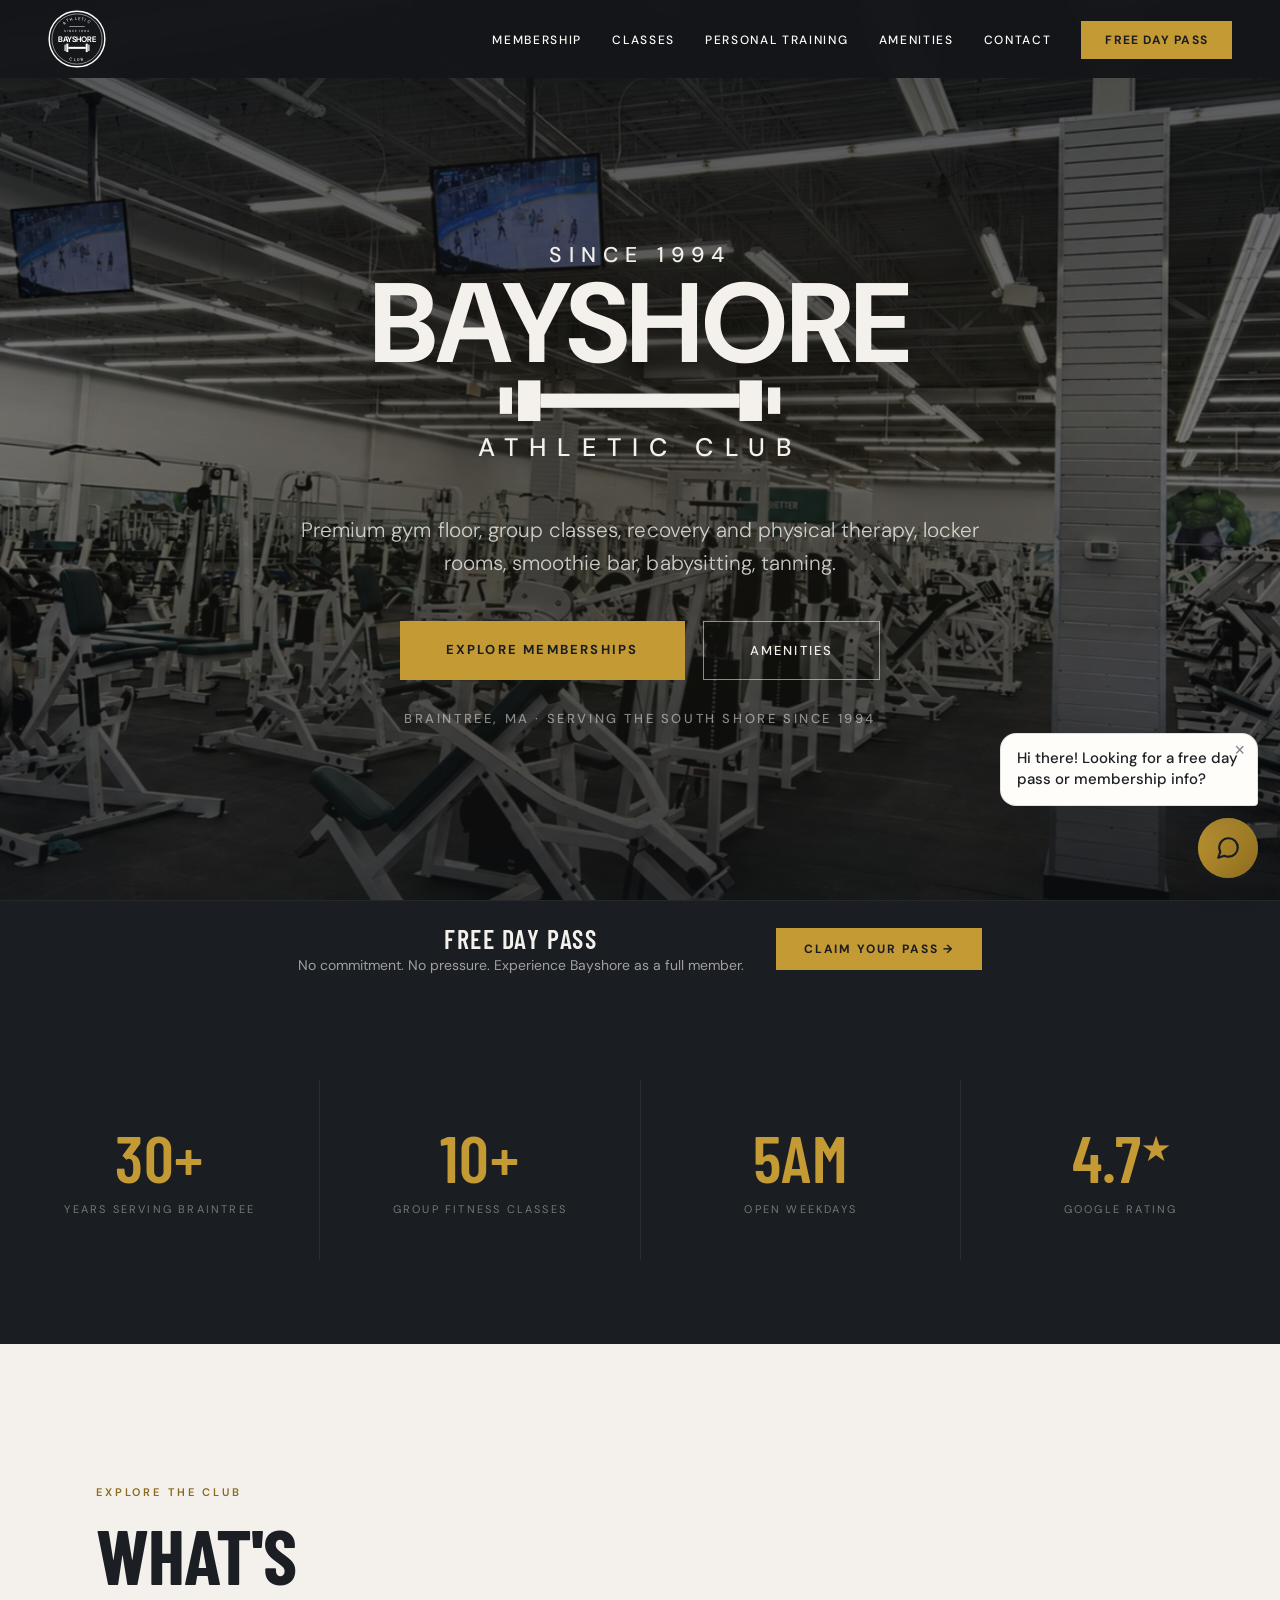
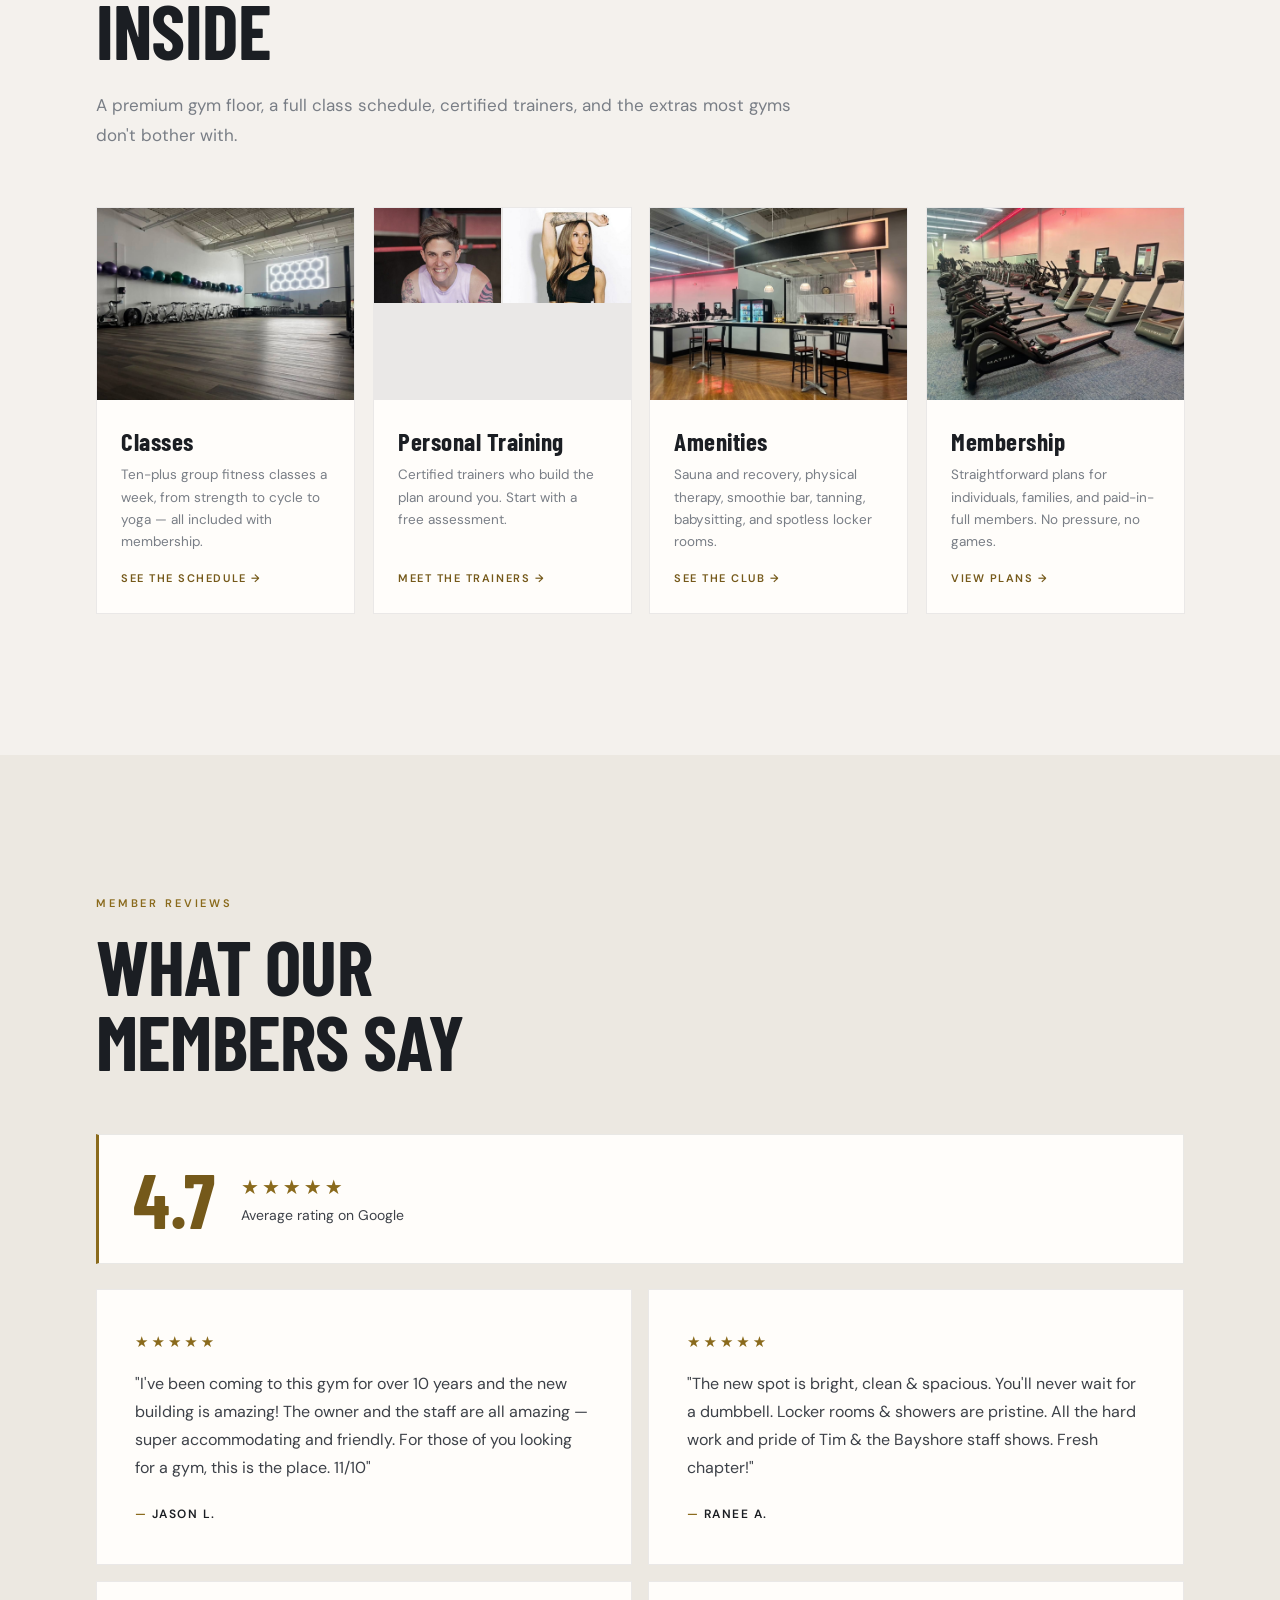
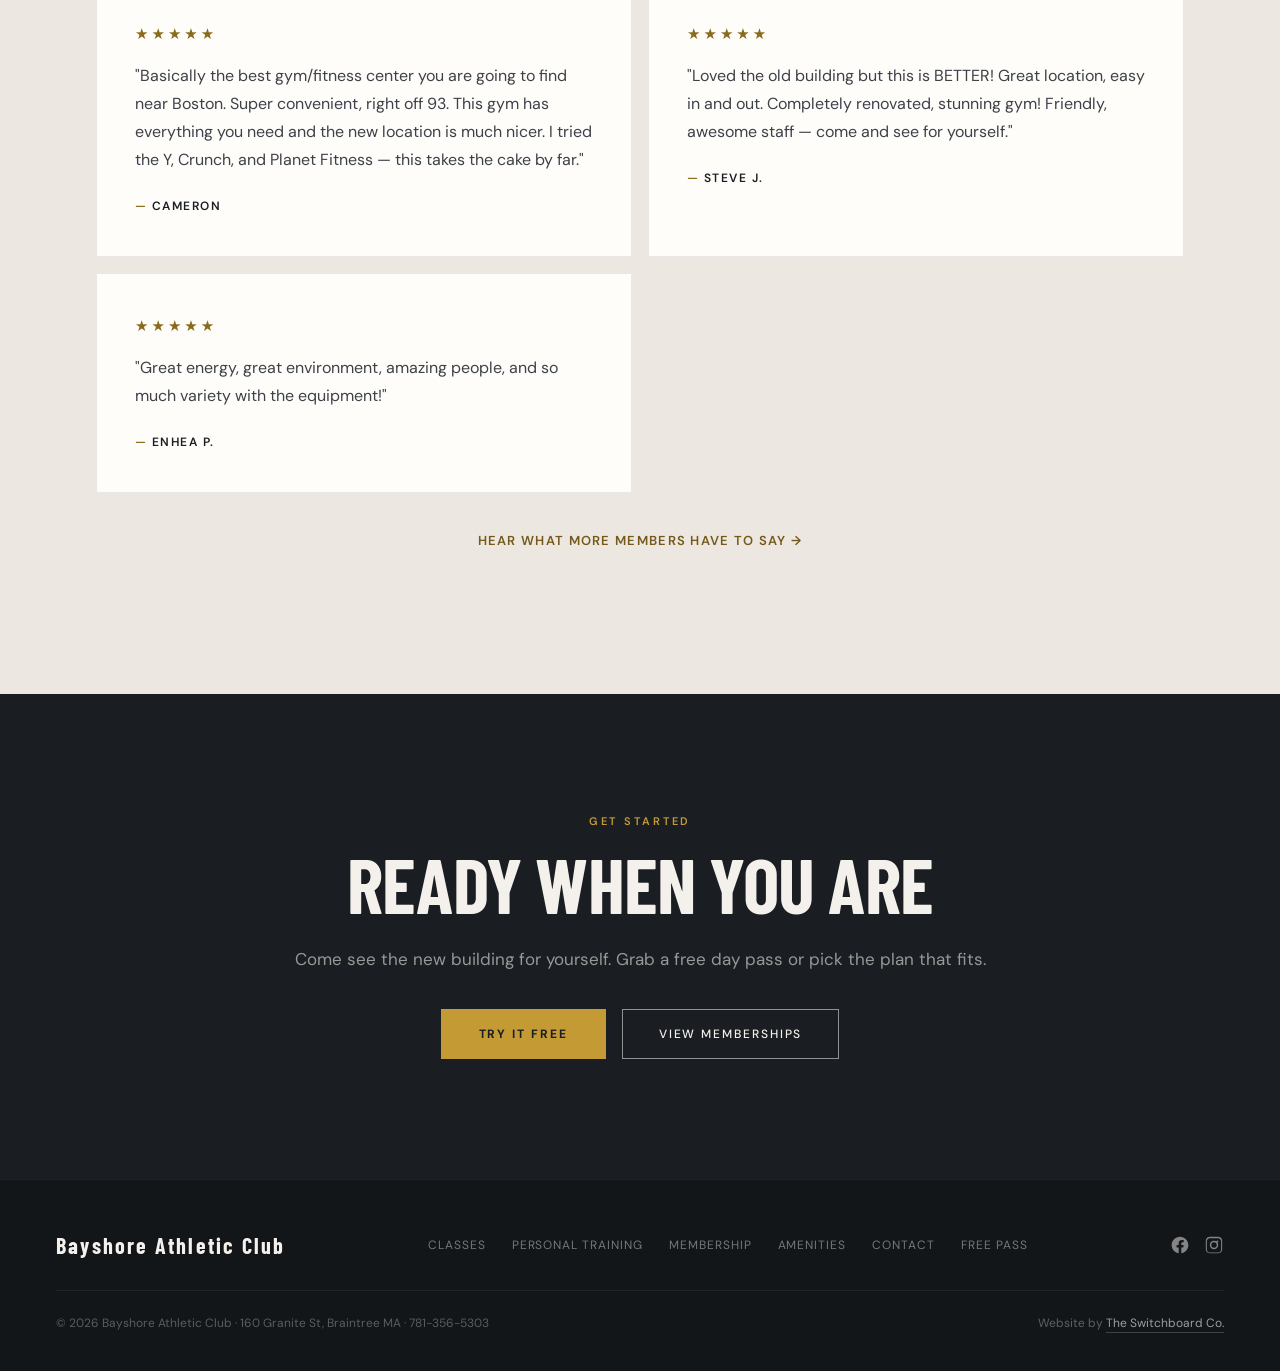
==== commit 0ff63e67: "Point canonical/OG URLs at bayshoreac.com; add sitemap and robots.txt Canonicals and og:url still re" ====
--- a/index.html
+++ b/index.html
@@ -9,14 +9,14 @@
 <meta property="og:site_name" content="Bayshore Athletic Club">
 <meta property="og:title" content="Bayshore Athletic Club — Braintree, MA">
 <meta property="og:description" content="South Shore&#x27;s full-service club. Premium gym floor, classes, training, recovery, and more. Claim a free day pass.">
-<meta property="og:url" content="https://drewcgolden3.github.io/Bayshore-Athletic-Club/">
-<meta property="og:image" content="https://drewcgolden3.github.io/Bayshore-Athletic-Club/images/gym-interior.jpg">
+<meta property="og:url" content="https://bayshoreac.com/">
+<meta property="og:image" content="https://bayshoreac.com/images/gym-interior.jpg">
 <meta property="og:image:alt" content="The training floor at Bayshore Athletic Club">
 <meta name="twitter:card" content="summary_large_image">
 <meta name="twitter:title" content="Bayshore Athletic Club — Braintree, MA">
 <meta name="twitter:description" content="South Shore&#x27;s full-service club. Premium gym floor, classes, training, recovery, and more. Claim a free day pass.">
-<meta name="twitter:image" content="https://drewcgolden3.github.io/Bayshore-Athletic-Club/images/gym-interior.jpg">
-<link rel="canonical" href="https://drewcgolden3.github.io/Bayshore-Athletic-Club/">
+<meta name="twitter:image" content="https://bayshoreac.com/images/gym-interior.jpg">
+<link rel="canonical" href="https://bayshoreac.com/">
 <link rel="preconnect" href="https://fonts.googleapis.com">
 <link rel="preconnect" href="https://fonts.gstatic.com" crossorigin>
 <link href="https://fonts.googleapis.com/css2?family=Barlow+Condensed:wght@500;600;700&family=DM+Sans:wght@300;400;500;600;700&display=swap" rel="stylesheet">
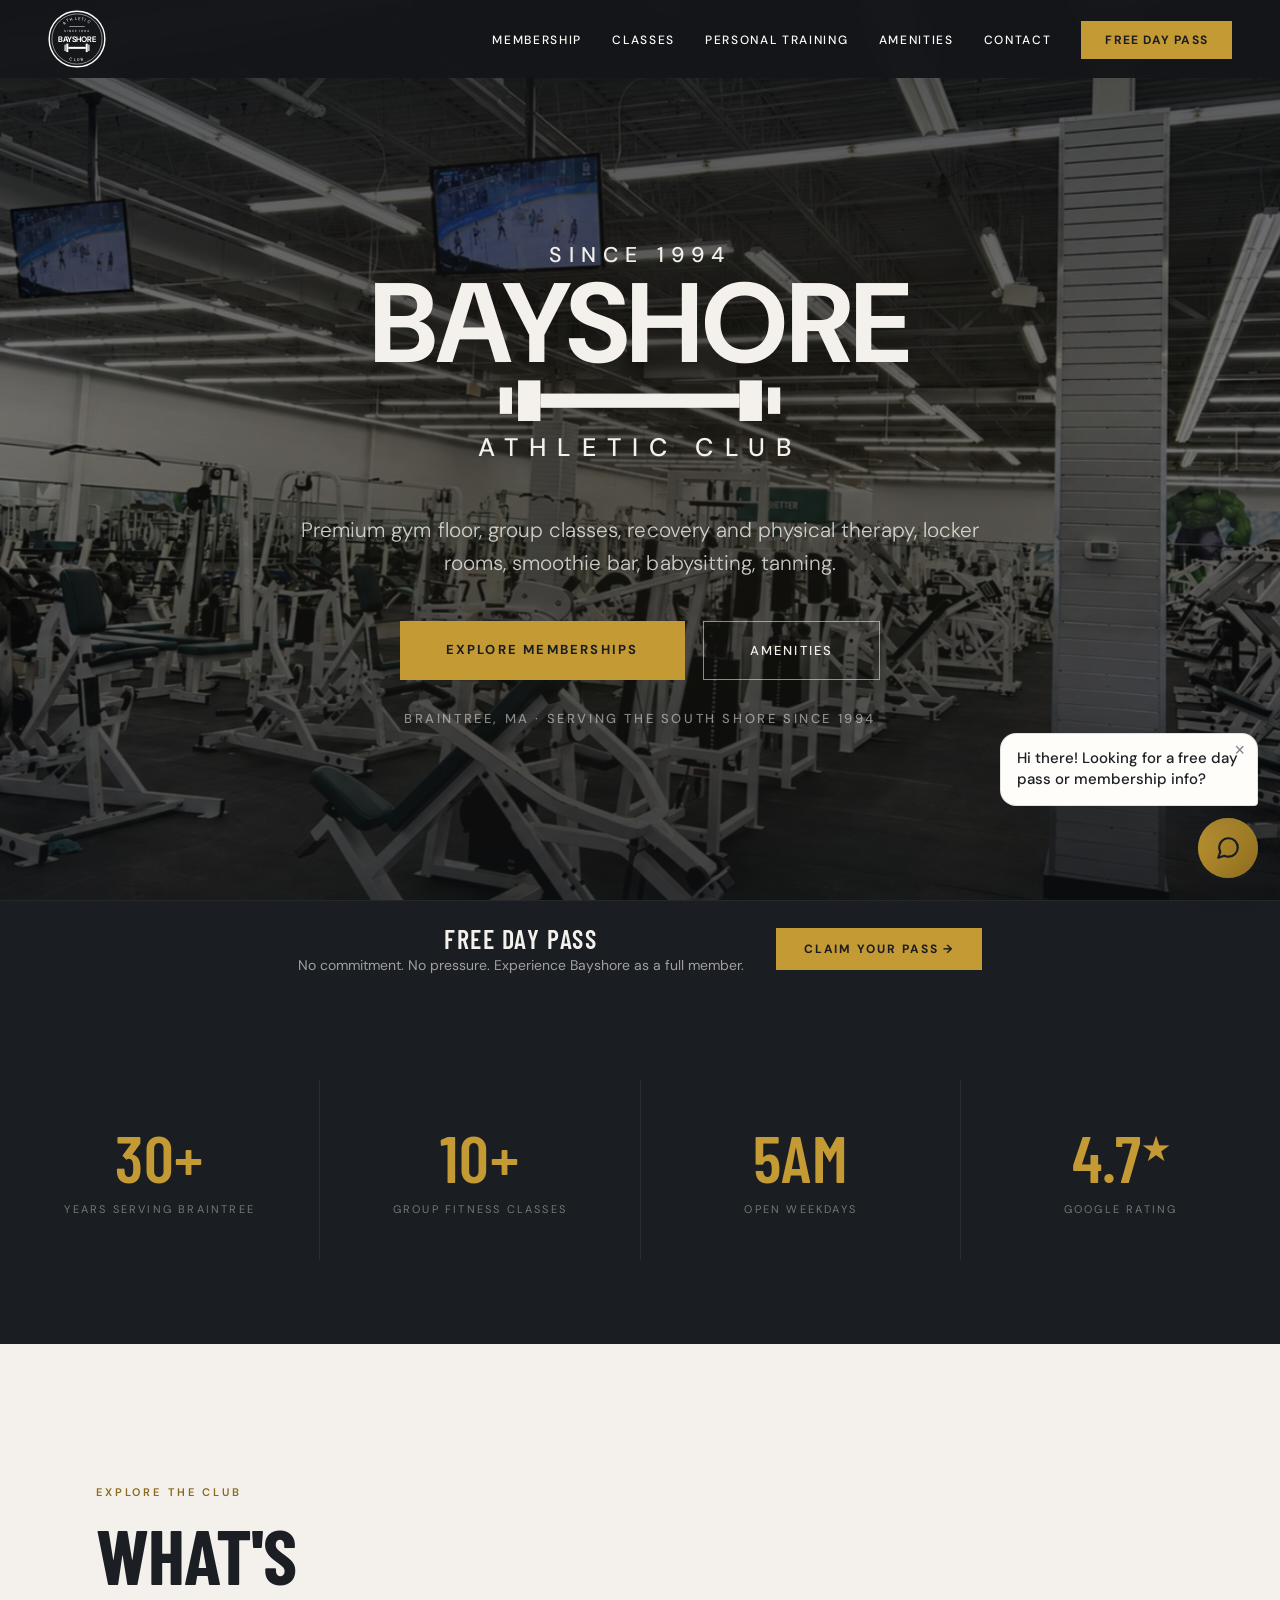
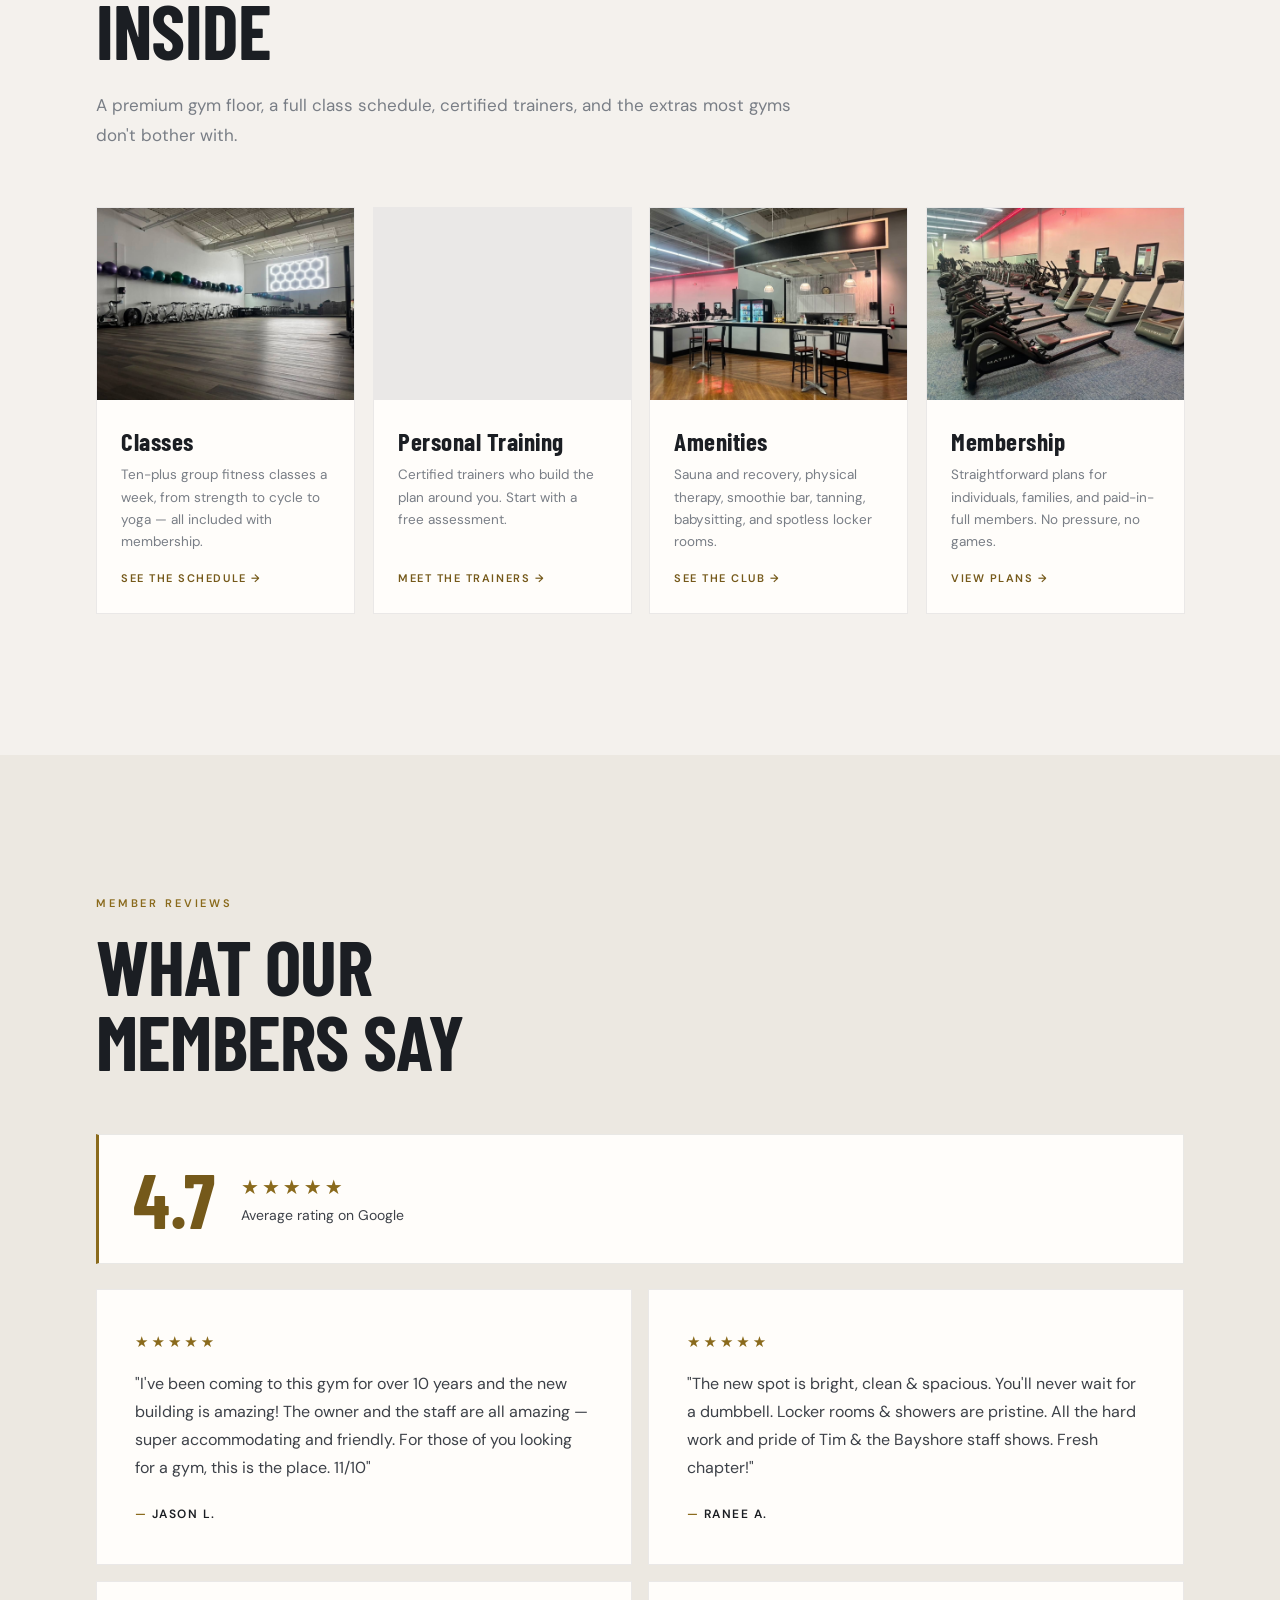
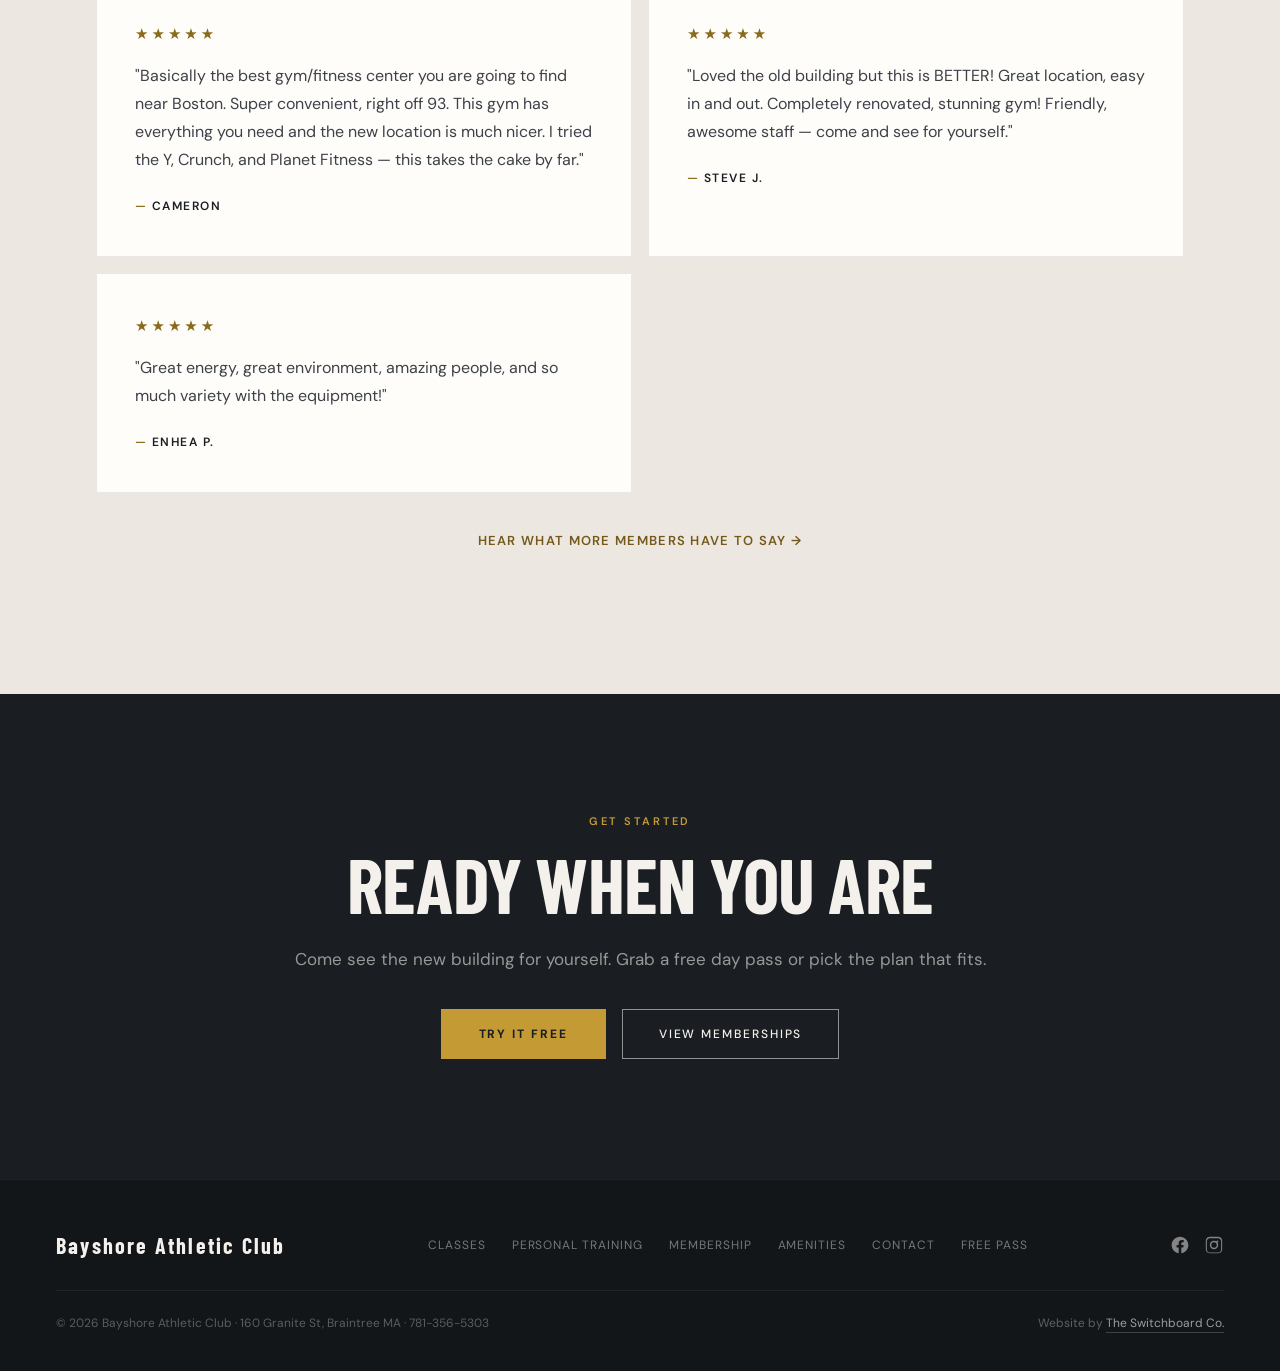
==== commit 3f1488dc: "Count signup handoffs, and tie them to a known visitor Bayshore had no booking-click tracking at all" ====
--- a/index.html
+++ b/index.html
@@ -284,7 +284,7 @@
   </div>
 </footer>
 
-<script src="script.js?v=18"></script>
-<script src="chat.js?v=1"></script>
+<script src="script.js?v=19"></script>
+<script src="chat.js?v=2"></script>
 </body>
 </html>
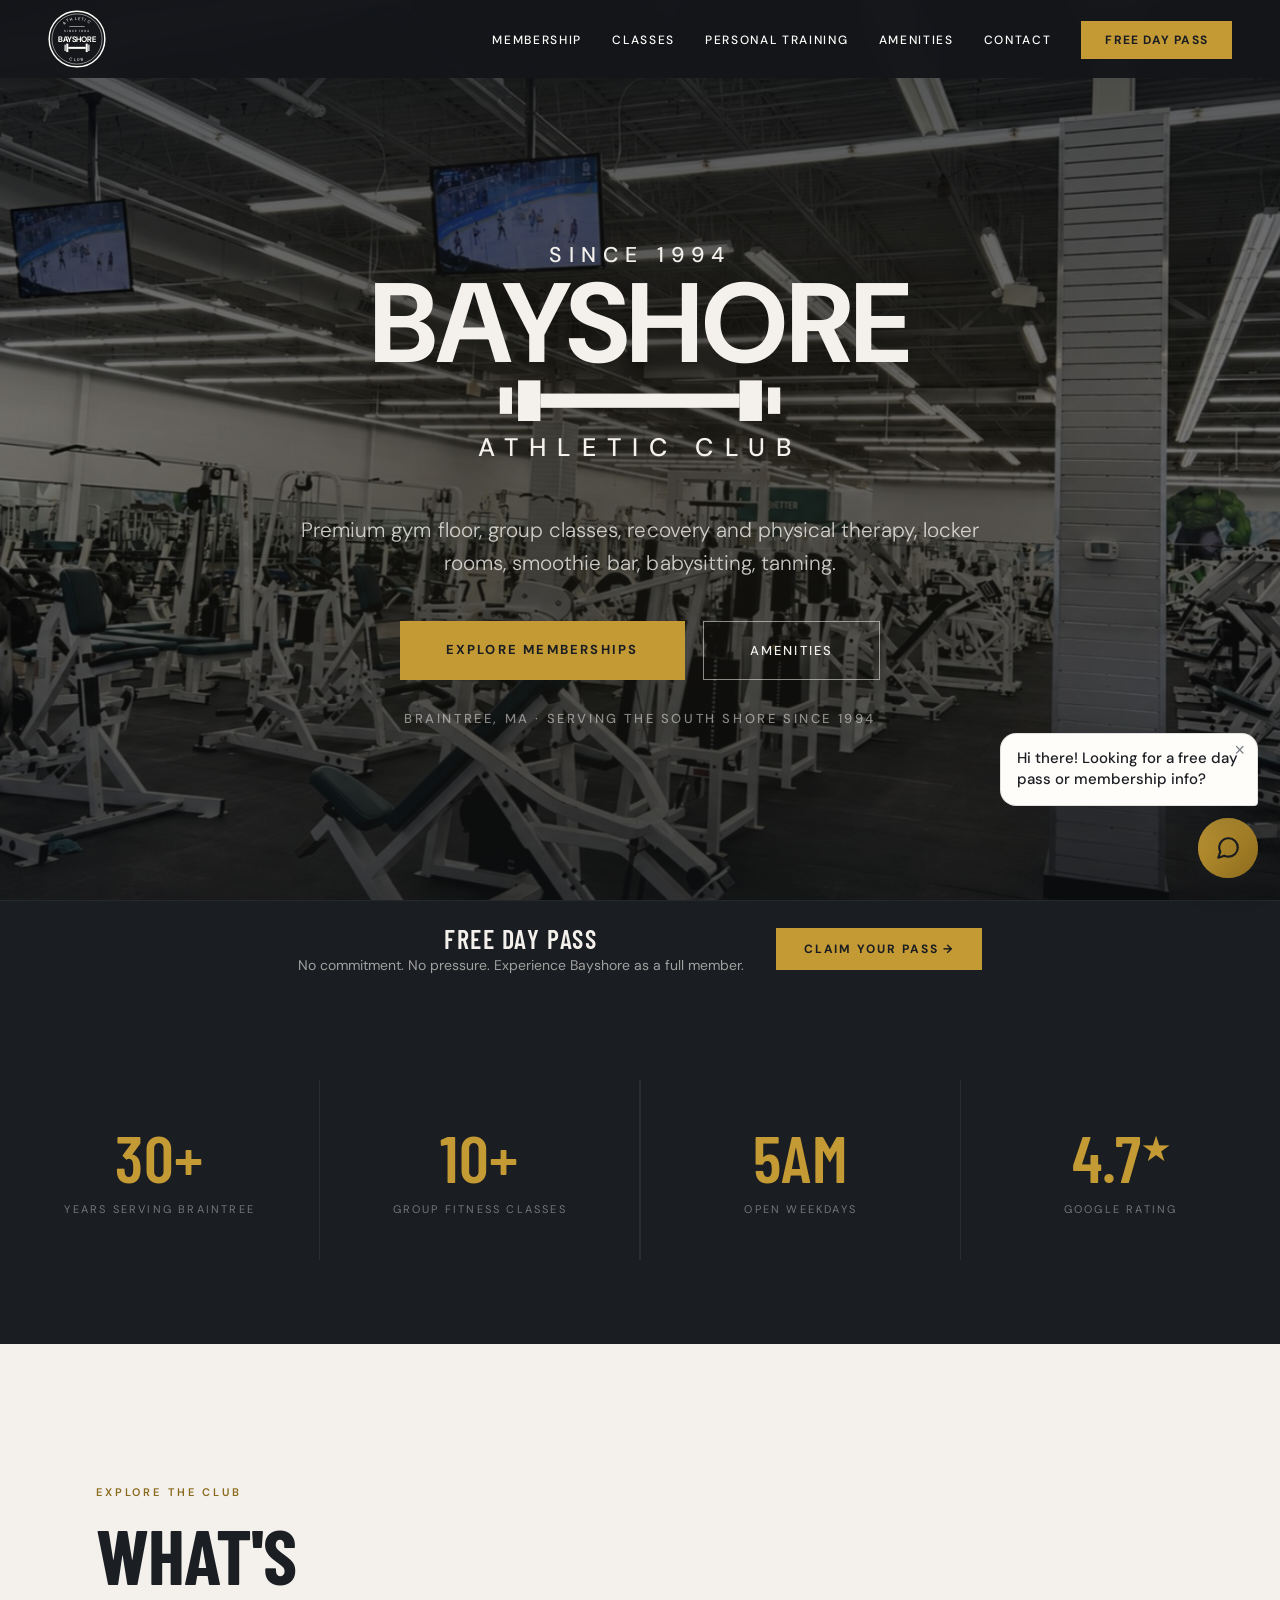
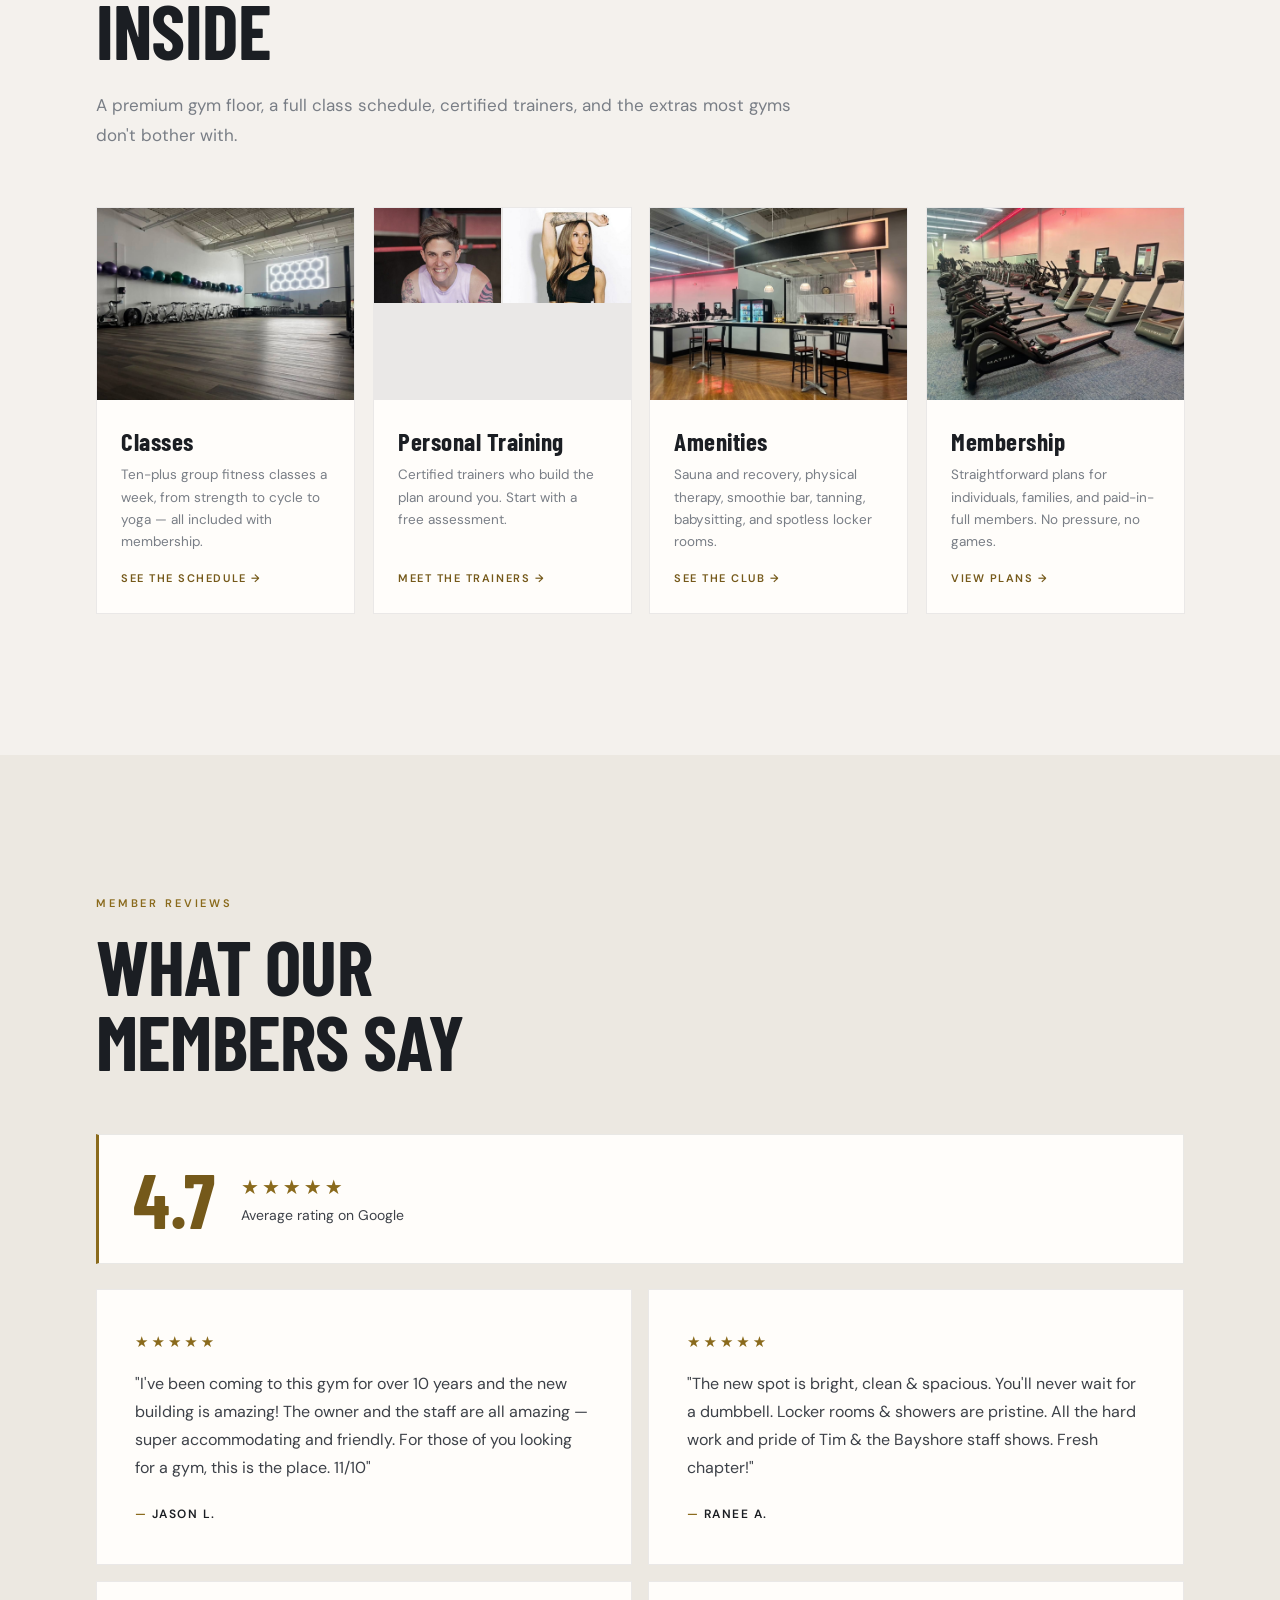
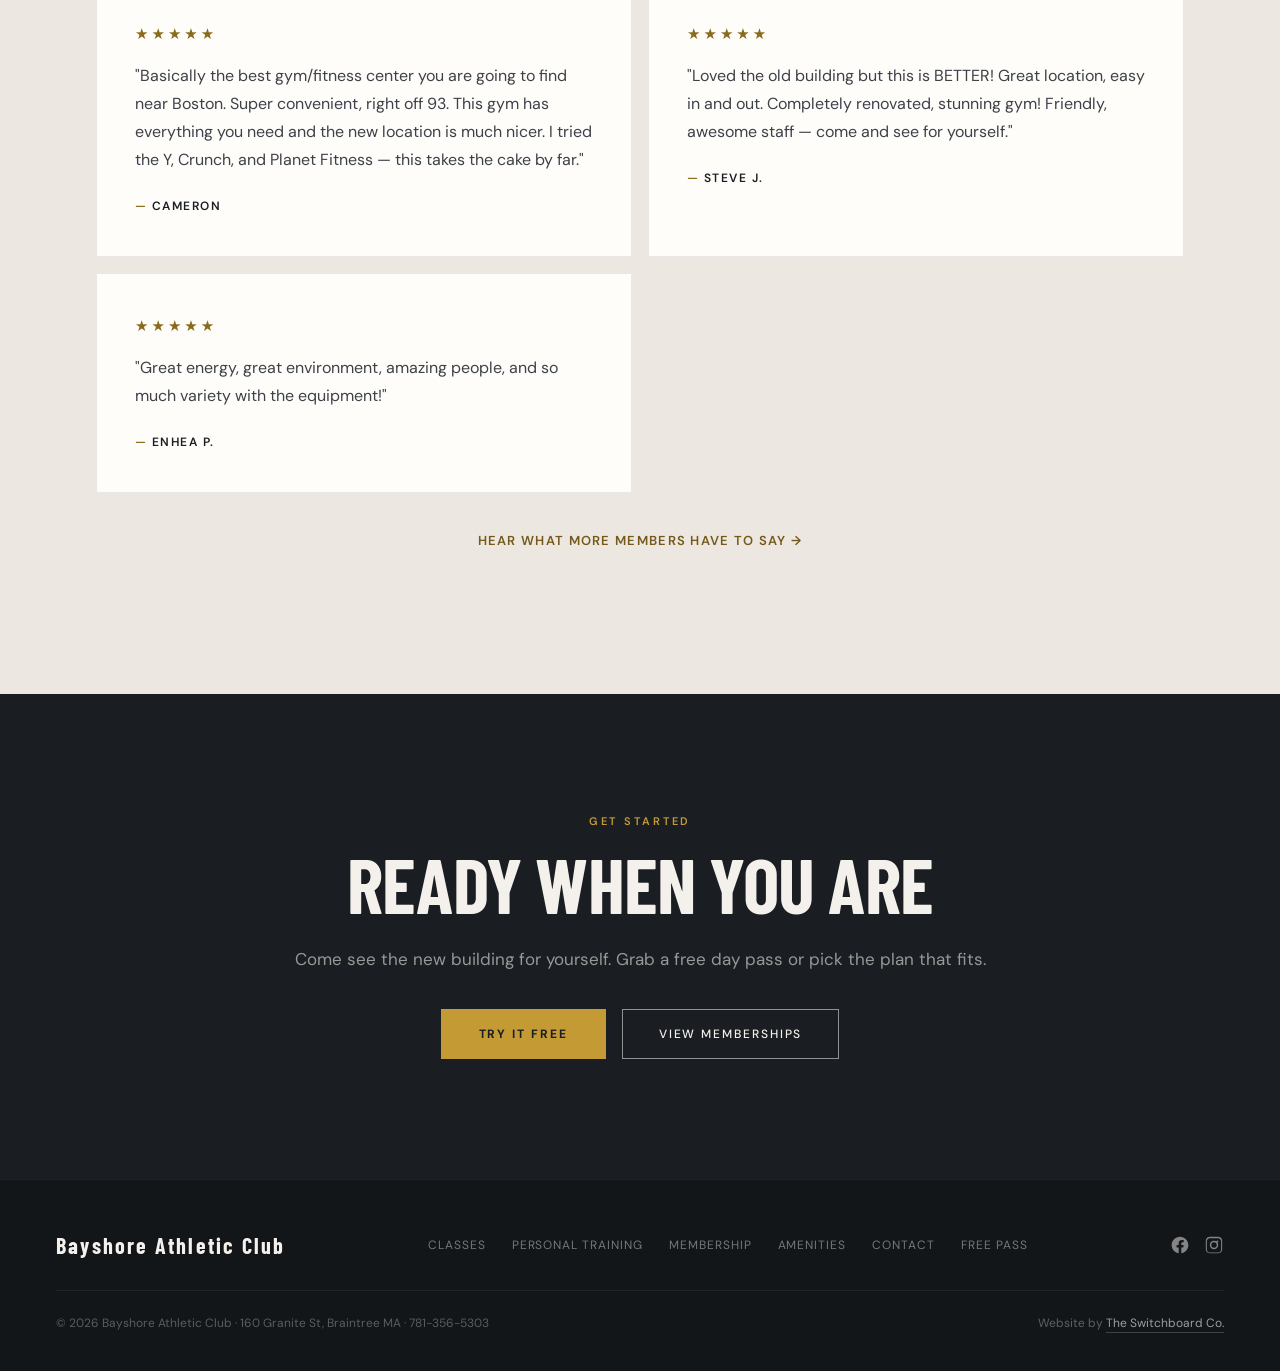
==== commit 49bc66d8: "Render the receptionist's booking buttons When the receptionist offers membership tiers or a day pas" ====
--- a/index.html
+++ b/index.html
@@ -285,6 +285,6 @@
 </footer>
 
 <script src="script.js?v=19"></script>
-<script src="chat.js?v=2"></script>
+<script src="chat.js?v=3"></script>
 </body>
 </html>
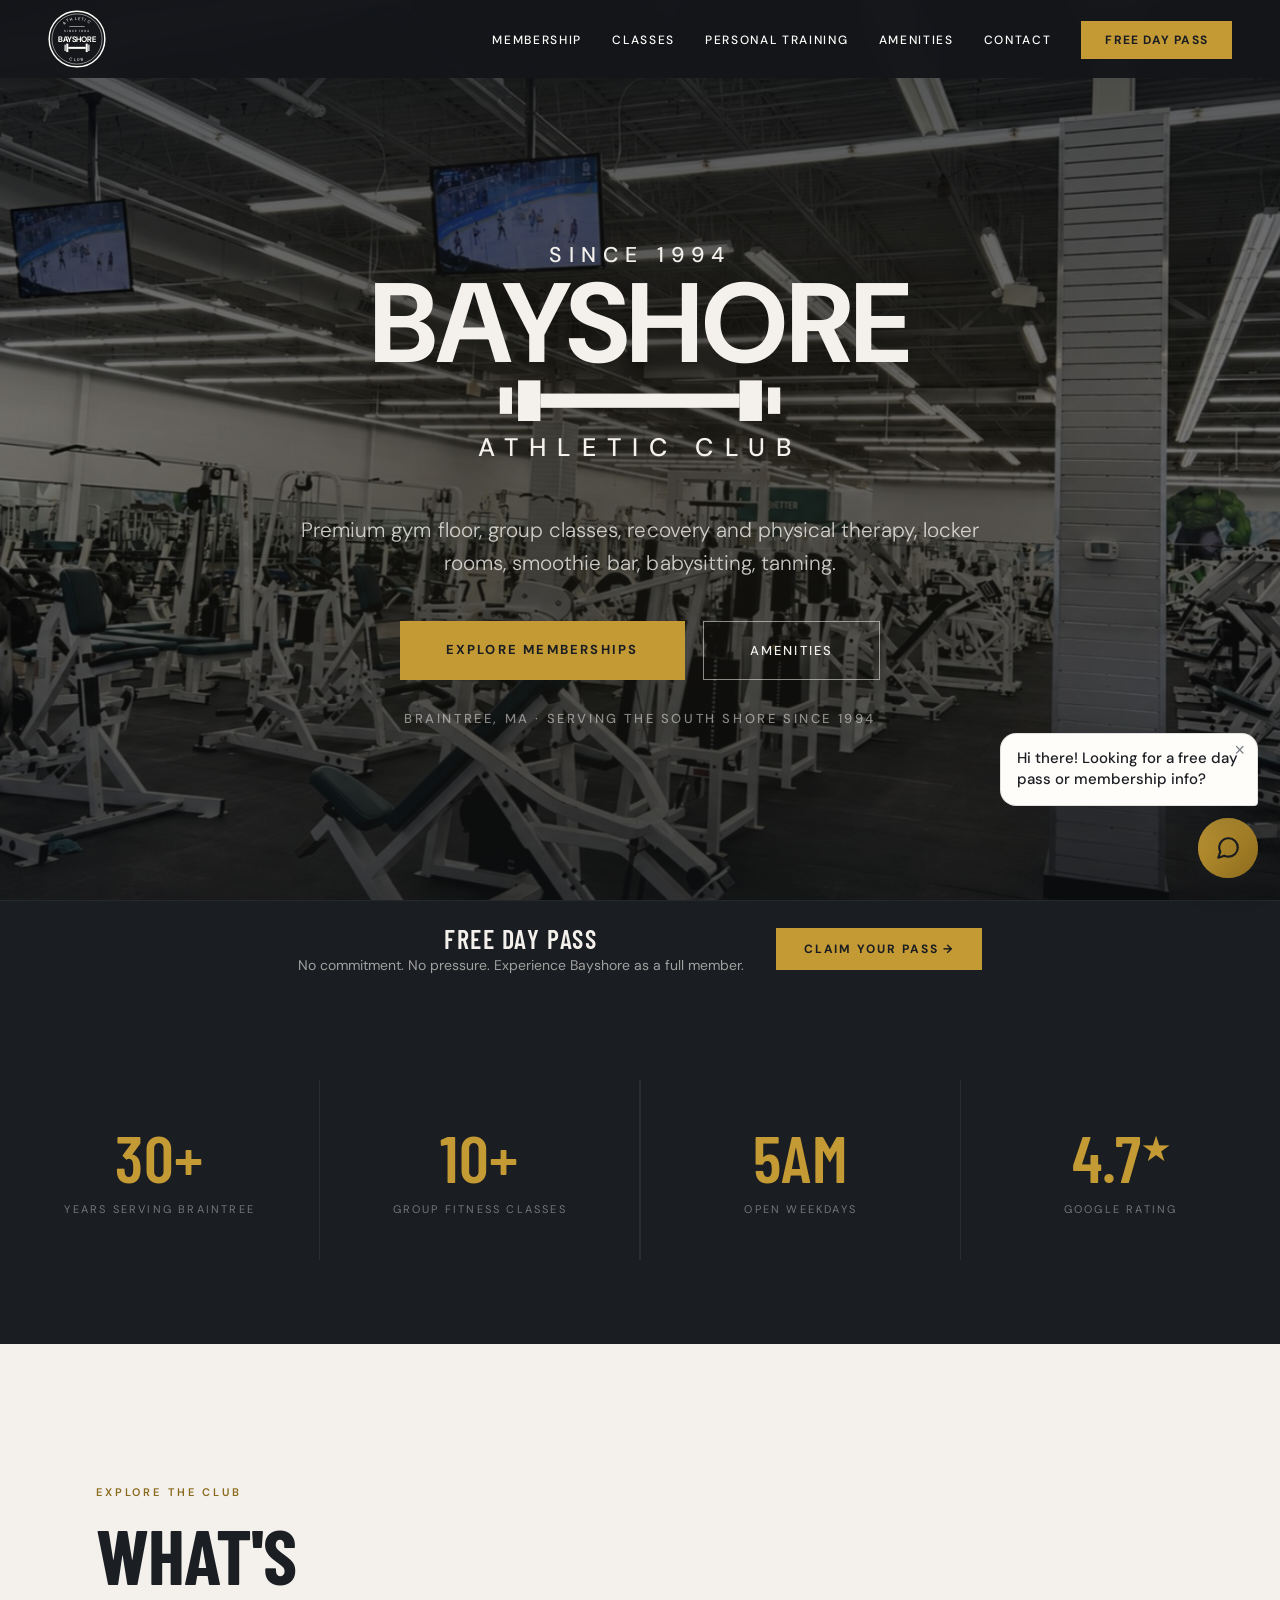
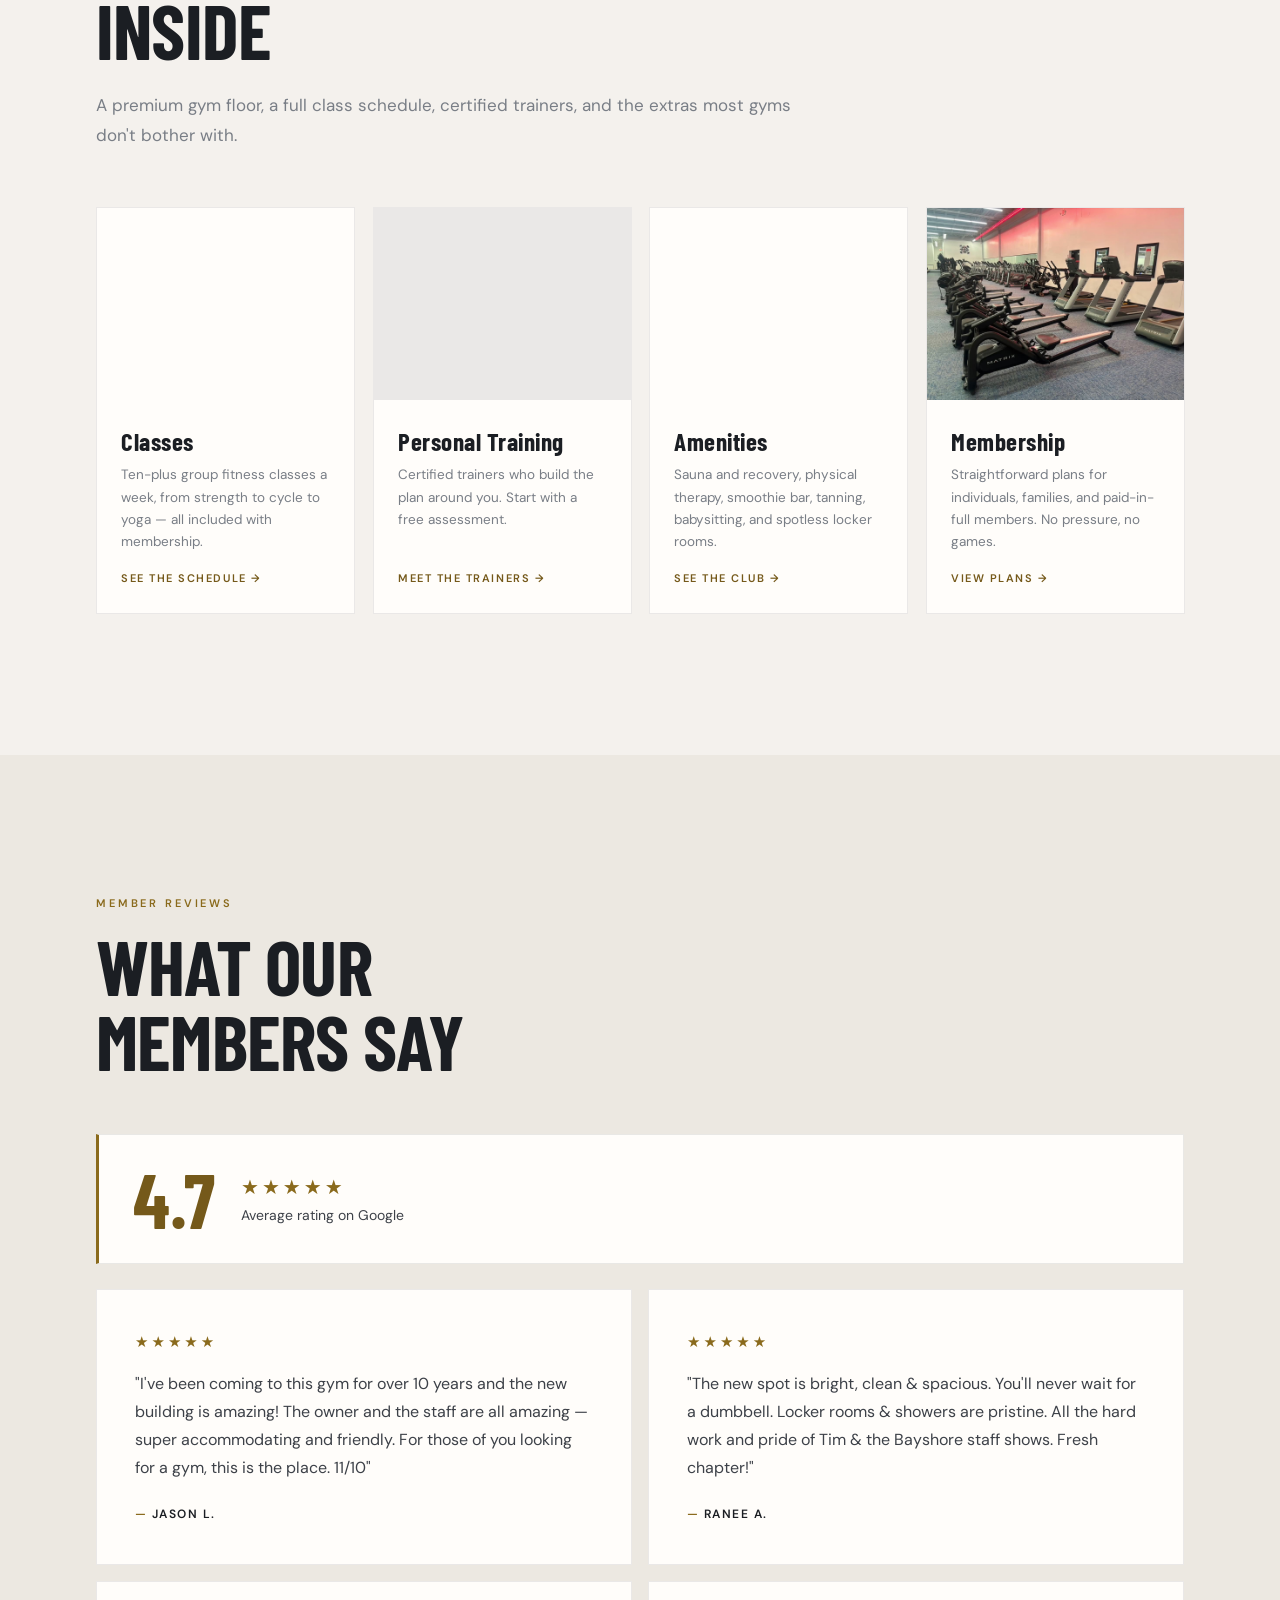
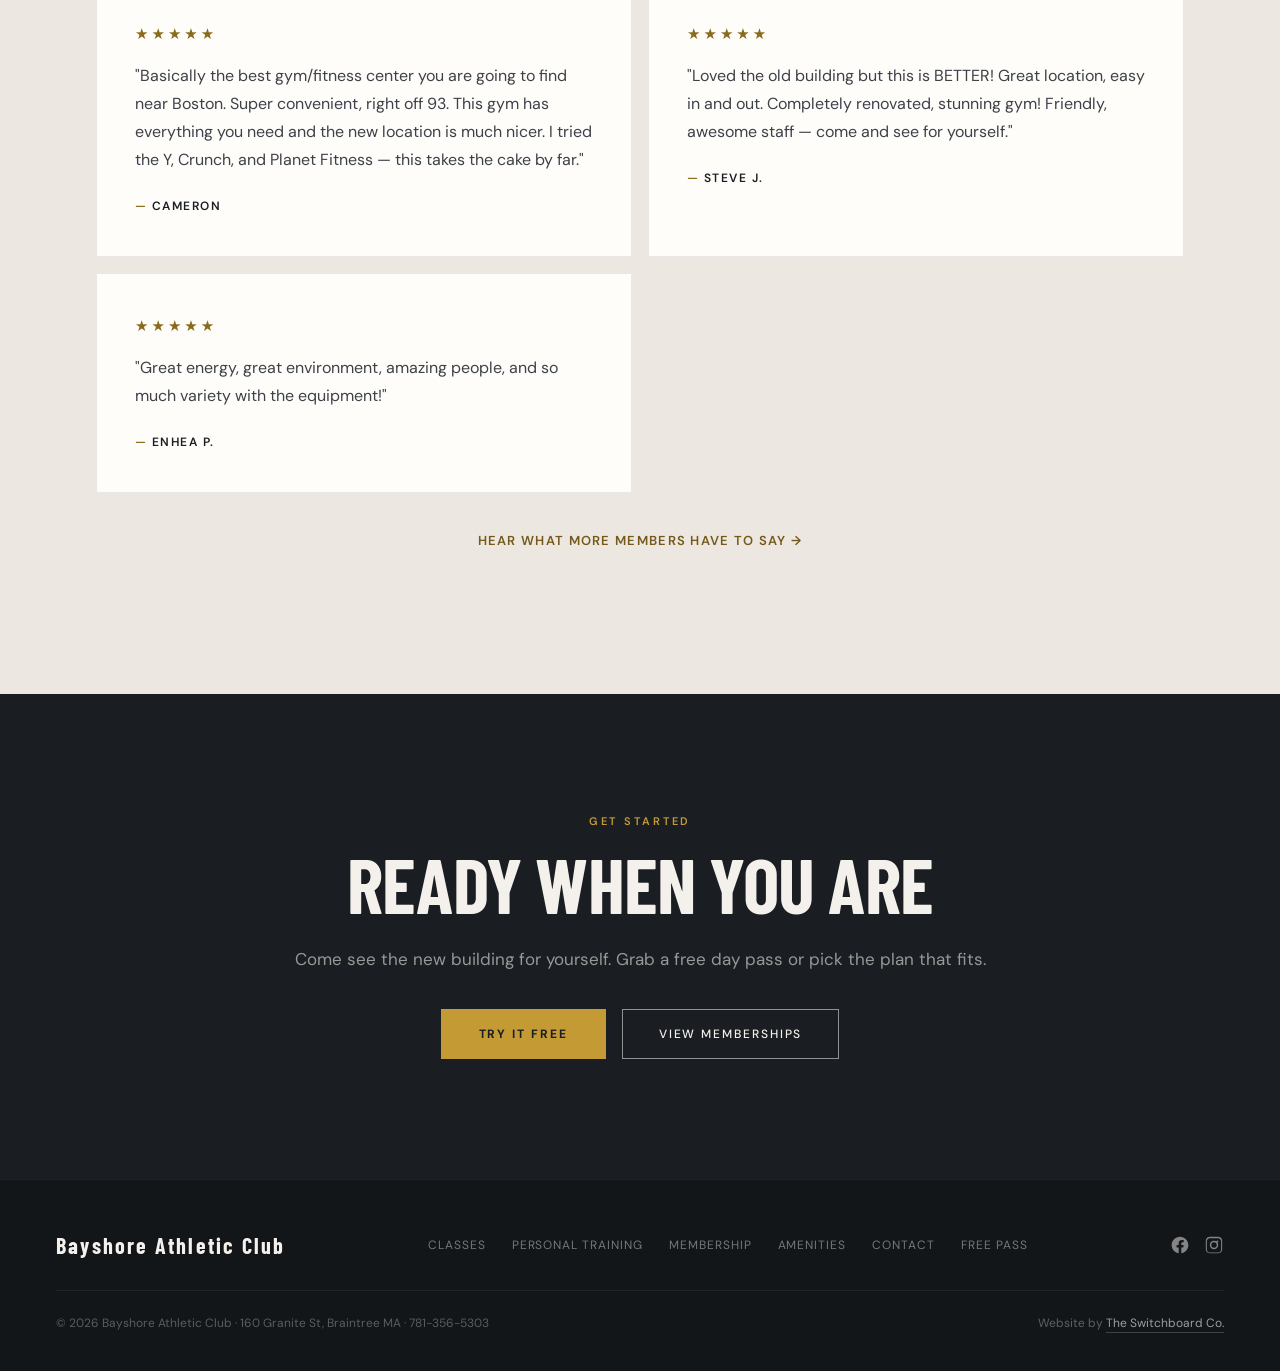
==== commit 8a184b0c: "Support alternative rates under a membership button Bayshore has no variants configured yet, so noth" ====
--- a/index.html
+++ b/index.html
@@ -285,6 +285,6 @@
 </footer>
 
 <script src="script.js?v=19"></script>
-<script src="chat.js?v=3"></script>
+<script src="chat.js?v=4"></script>
 </body>
 </html>
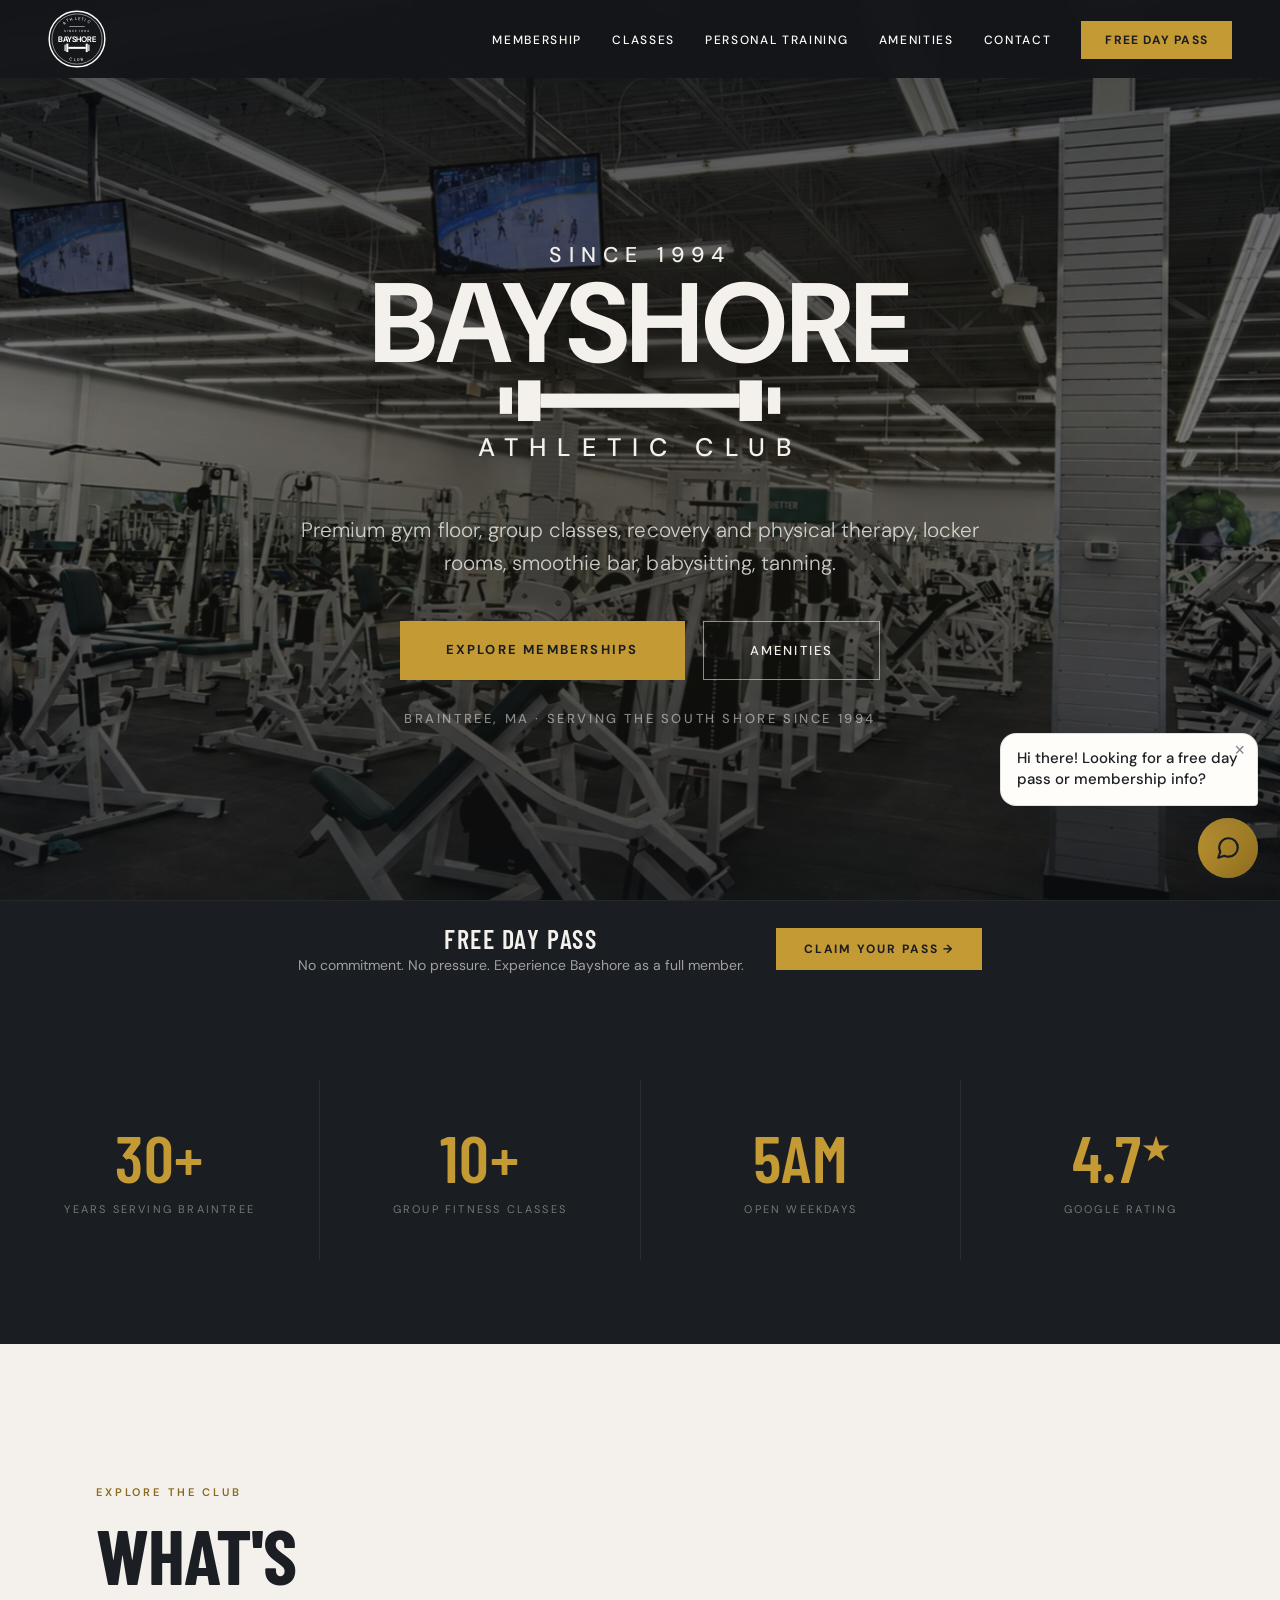
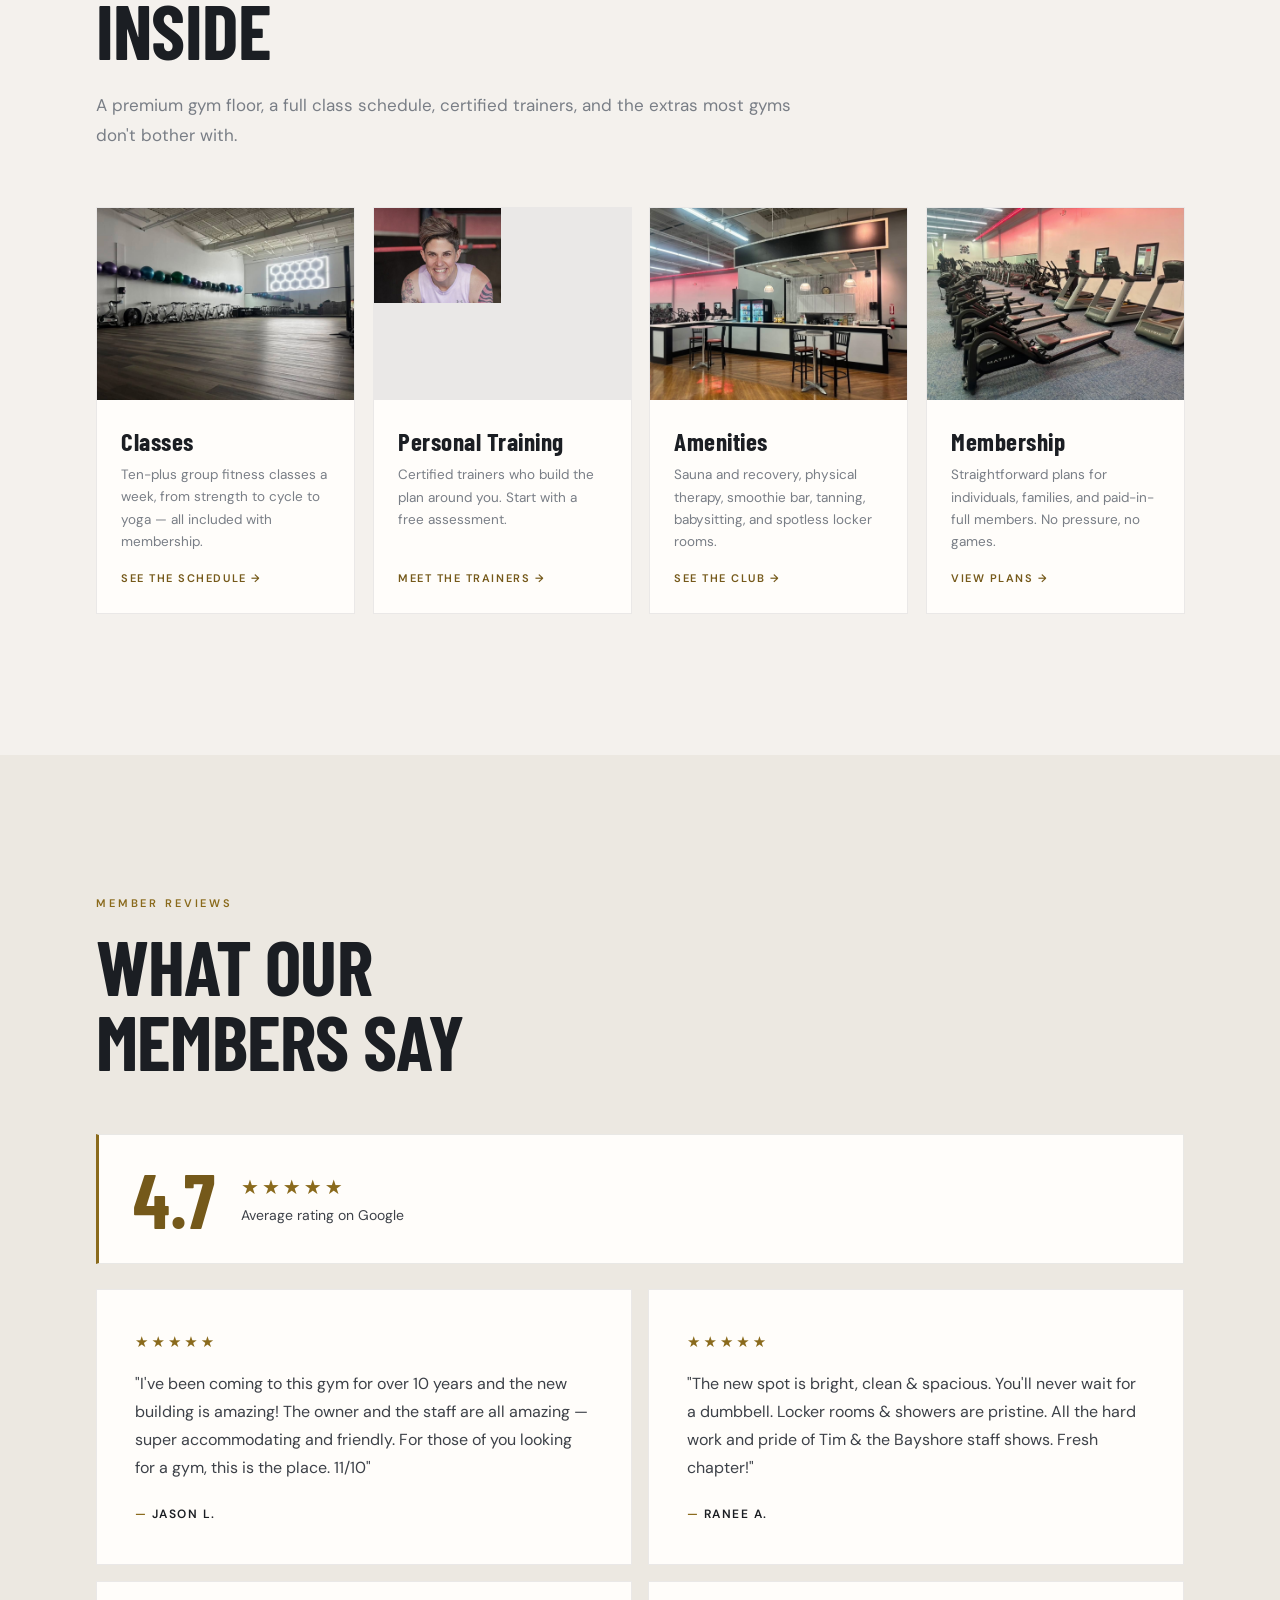
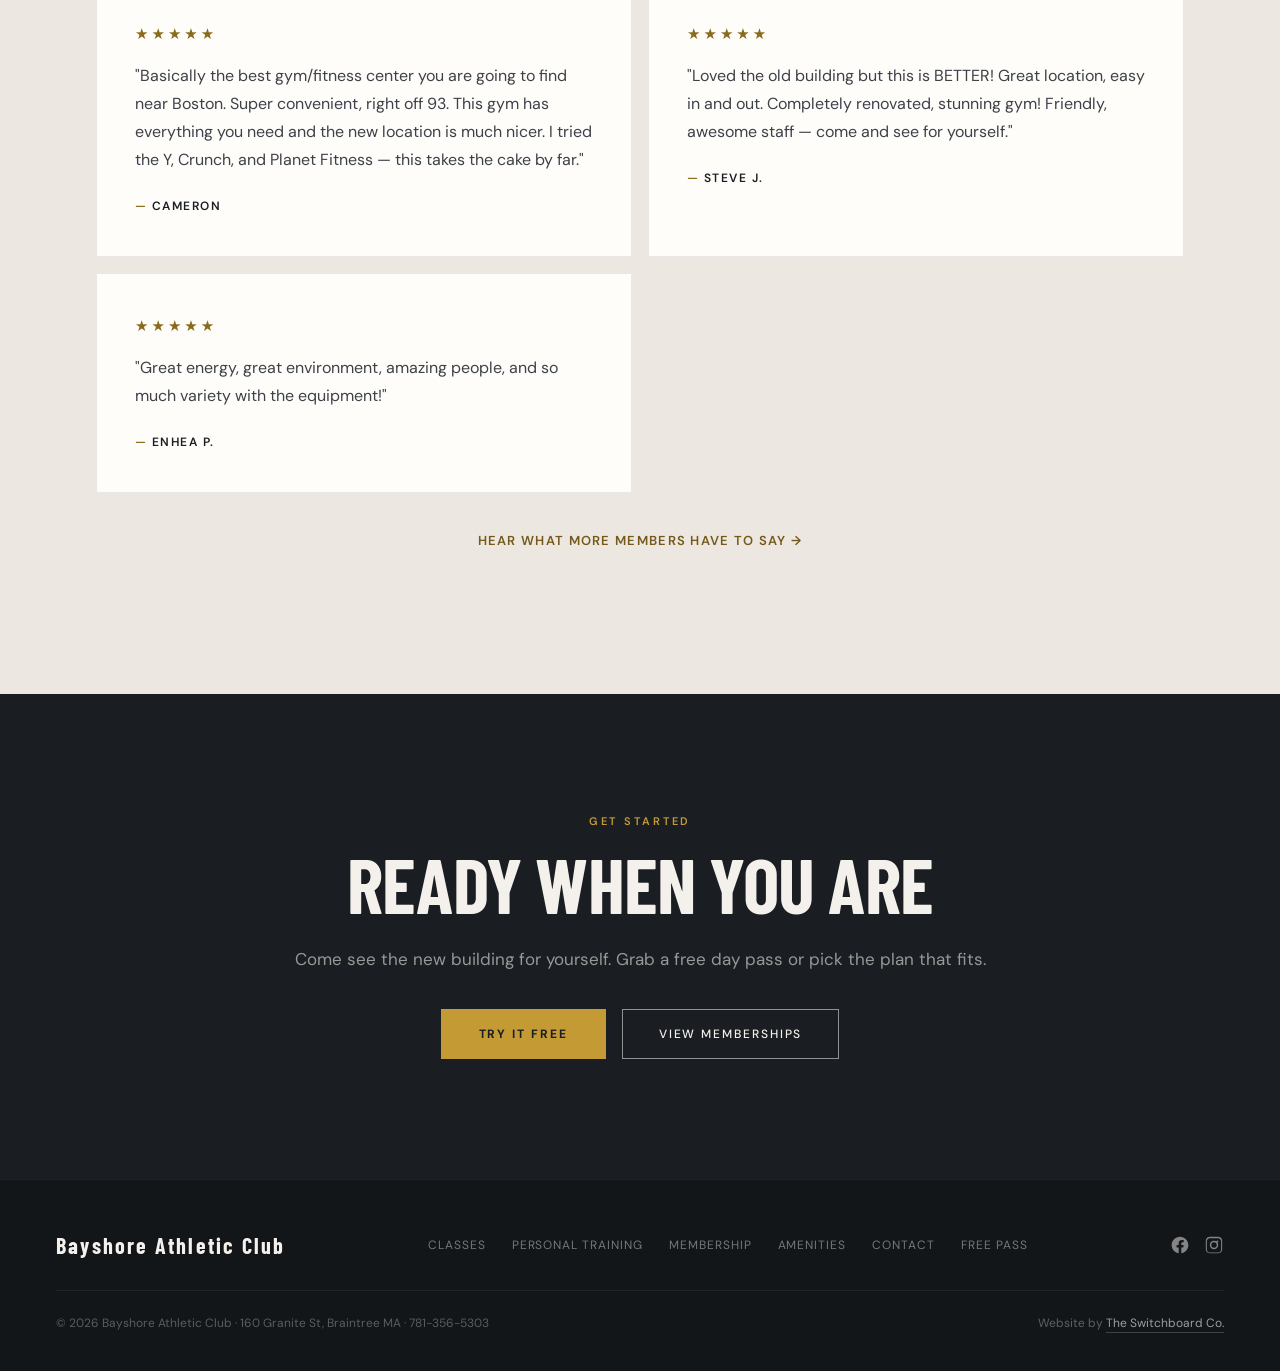
==== commit 84a5b29b: "Describe the club to search engines with JSON-LD The site had no structured data, so nothing told Go" ====
--- a/index.html
+++ b/index.html
@@ -28,6 +28,182 @@
 <link rel="shortcut icon" href="favicon.ico">
 <link rel="apple-touch-icon" sizes="180x180" href="apple-touch-icon.png">
 <meta name="theme-color" content="#1c1f24">
+<!-- structured data -->
+<script type="application/ld+json">
+{
+  "@context": "https://schema.org",
+  "@graph": [
+    {
+      "@context": "https://schema.org",
+      "@type": "HealthClub",
+      "@id": "https://bayshoreac.com/#business",
+      "name": "Bayshore Athletic Club",
+      "alternateName": "BAC",
+      "url": "https://bayshoreac.com/",
+      "description": "South Shore's full-service gym in Braintree, MA. Classes, personal training, tanning, recovery, and babysitting.",
+      "telephone": "+1-781-356-5303",
+      "email": "info@bayshoreac.net",
+      "image": "https://bayshoreac.com/images/gym-interior.jpg",
+      "logo": "https://bayshoreac.com/favicon-512.png",
+      "priceRange": "$$",
+      "currenciesAccepted": "USD",
+      "address": {
+        "@type": "PostalAddress",
+        "streetAddress": "160 Granite St",
+        "addressLocality": "Braintree",
+        "addressRegion": "MA",
+        "postalCode": "02184",
+        "addressCountry": "US"
+      },
+      "geo": {
+        "@type": "GeoCoordinates",
+        "latitude": 42.2245849,
+        "longitude": -71.0291665
+      },
+      "hasMap": "https://www.google.com/maps/search/?api=1&query=160+Granite+St+Braintree+MA+02184",
+      "areaServed": [
+        {
+          "@type": "City",
+          "name": "Braintree"
+        },
+        {
+          "@type": "City",
+          "name": "Quincy"
+        },
+        {
+          "@type": "City",
+          "name": "Weymouth"
+        },
+        {
+          "@type": "City",
+          "name": "Randolph"
+        },
+        {
+          "@type": "City",
+          "name": "Holbrook"
+        }
+      ],
+      "openingHoursSpecification": [
+        {
+          "@type": "OpeningHoursSpecification",
+          "dayOfWeek": [
+            "Monday",
+            "Tuesday",
+            "Wednesday",
+            "Thursday",
+            "Friday"
+          ],
+          "opens": "05:00",
+          "closes": "22:00"
+        },
+        {
+          "@type": "OpeningHoursSpecification",
+          "dayOfWeek": "Saturday",
+          "opens": "07:00",
+          "closes": "19:00"
+        },
+        {
+          "@type": "OpeningHoursSpecification",
+          "dayOfWeek": "Sunday",
+          "opens": "08:00",
+          "closes": "18:00"
+        }
+      ],
+      "amenityFeature": [
+        {
+          "@type": "LocationFeatureSpecification",
+          "name": "Free weights",
+          "value": true
+        },
+        {
+          "@type": "LocationFeatureSpecification",
+          "name": "Cardio equipment",
+          "value": true
+        },
+        {
+          "@type": "LocationFeatureSpecification",
+          "name": "Group fitness classes",
+          "value": true
+        },
+        {
+          "@type": "LocationFeatureSpecification",
+          "name": "Personal training",
+          "value": true
+        },
+        {
+          "@type": "LocationFeatureSpecification",
+          "name": "Sauna",
+          "value": true
+        },
+        {
+          "@type": "LocationFeatureSpecification",
+          "name": "Tanning",
+          "value": true
+        },
+        {
+          "@type": "LocationFeatureSpecification",
+          "name": "Babysitting",
+          "value": true
+        },
+        {
+          "@type": "LocationFeatureSpecification",
+          "name": "Locker rooms",
+          "value": true
+        },
+        {
+          "@type": "LocationFeatureSpecification",
+          "name": "Showers",
+          "value": true
+        },
+        {
+          "@type": "LocationFeatureSpecification",
+          "name": "Smoothie bar",
+          "value": true
+        }
+      ],
+      "sameAs": [
+        "https://www.facebook.com/bayshore.athletic.club/",
+        "https://www.instagram.com/bayshoreathleticclub/"
+      ],
+      "potentialAction": {
+        "@type": "ReserveAction",
+        "name": "Claim a free day pass",
+        "target": {
+          "@type": "EntryPoint",
+          "urlTemplate": "https://bayshoreac.com/free-pass.html",
+          "actionPlatform": [
+            "http://schema.org/DesktopWebPlatform",
+            "http://schema.org/MobileWebPlatform"
+          ]
+        }
+      }
+    },
+    {
+      "@context": "https://schema.org",
+      "@type": "WebSite",
+      "@id": "https://bayshoreac.com/#website",
+      "url": "https://bayshoreac.com/",
+      "name": "Bayshore Athletic Club",
+      "publisher": {
+        "@id": "https://bayshoreac.com/#business"
+      }
+    },
+    {
+      "@type": "WebPage",
+      "@id": "https://bayshoreac.com/#webpage",
+      "url": "https://bayshoreac.com/",
+      "name": "Bayshore Athletic Club | Braintree, MA",
+      "description": "South Shore's full-service gym in Braintree, MA. Classes, training, tanning, babysitting, and more. Claim a free day pass.",
+      "isPartOf": {
+        "@id": "https://bayshoreac.com/#website"
+      },
+      "about": {
+        "@id": "https://bayshoreac.com/#business"
+      }
+    }
+  ]
+}
+</script>
 </head>
 <body>
 <!-- NAV -->
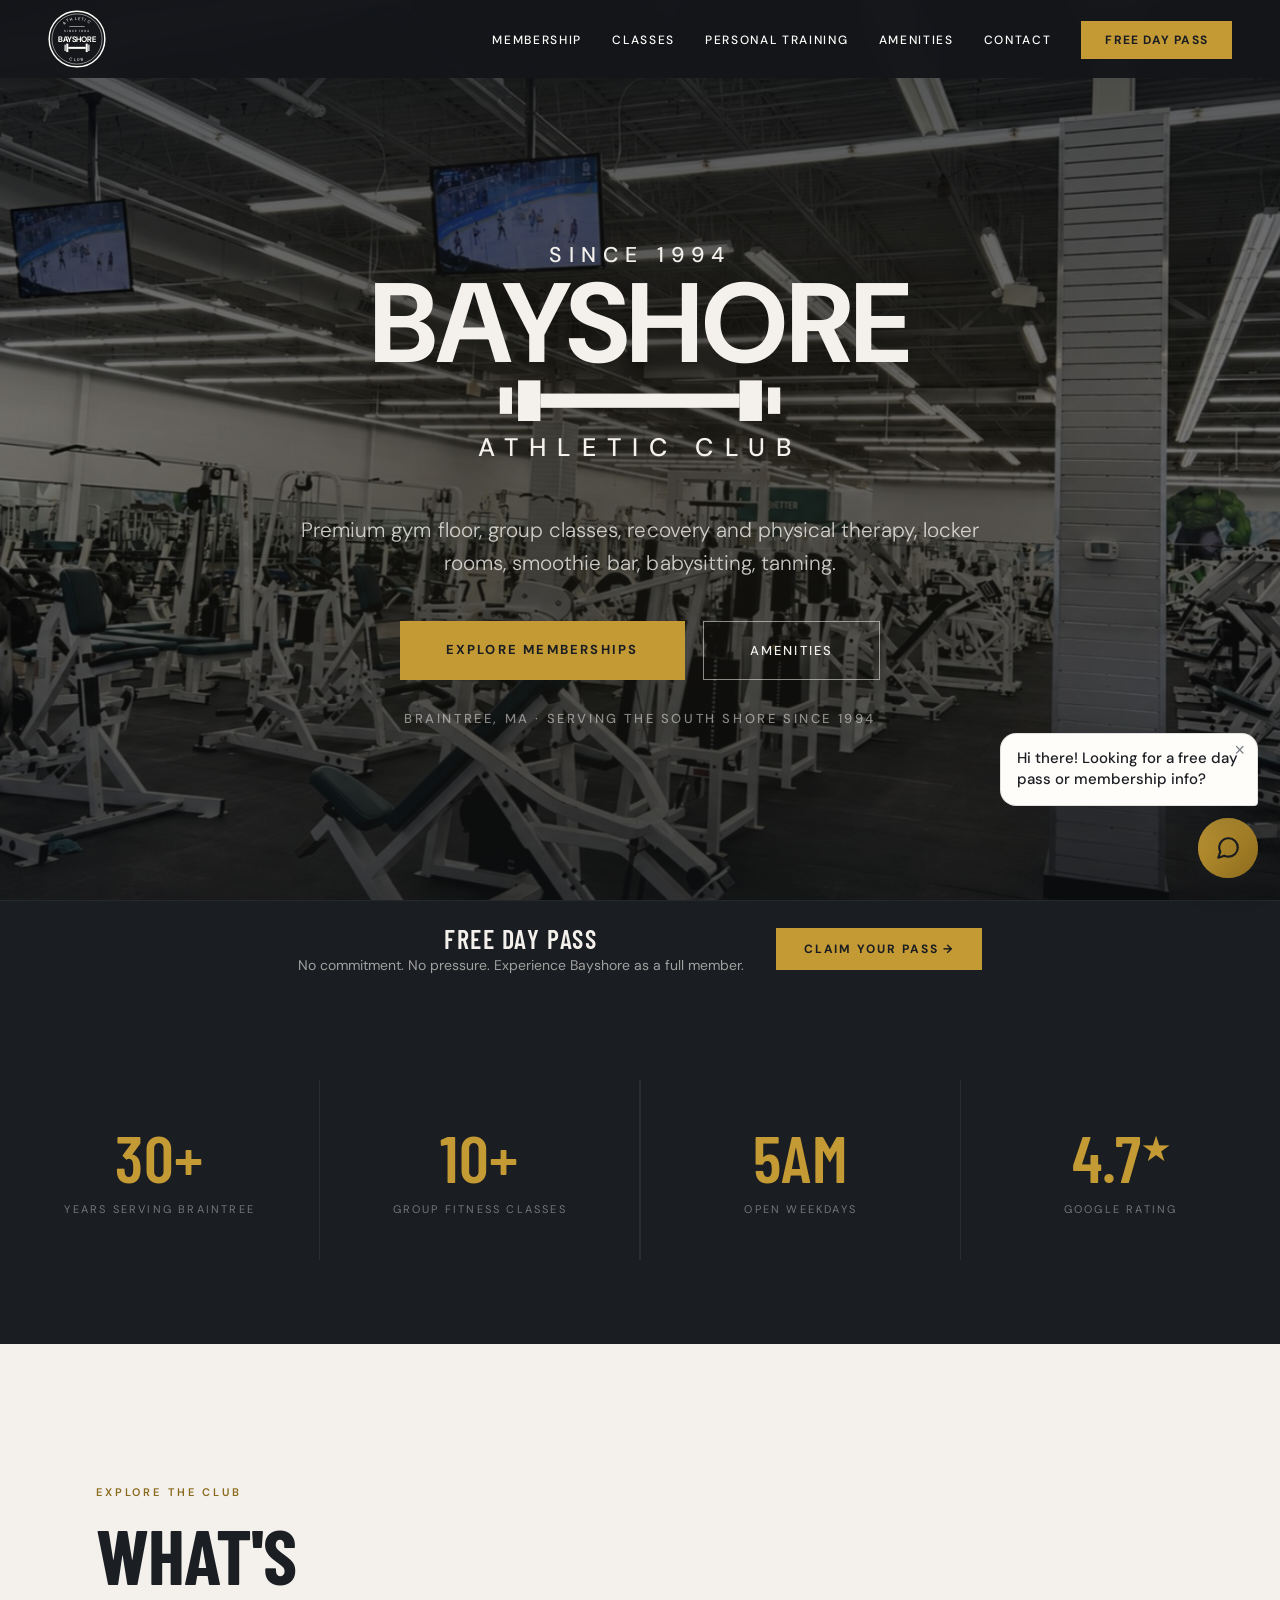
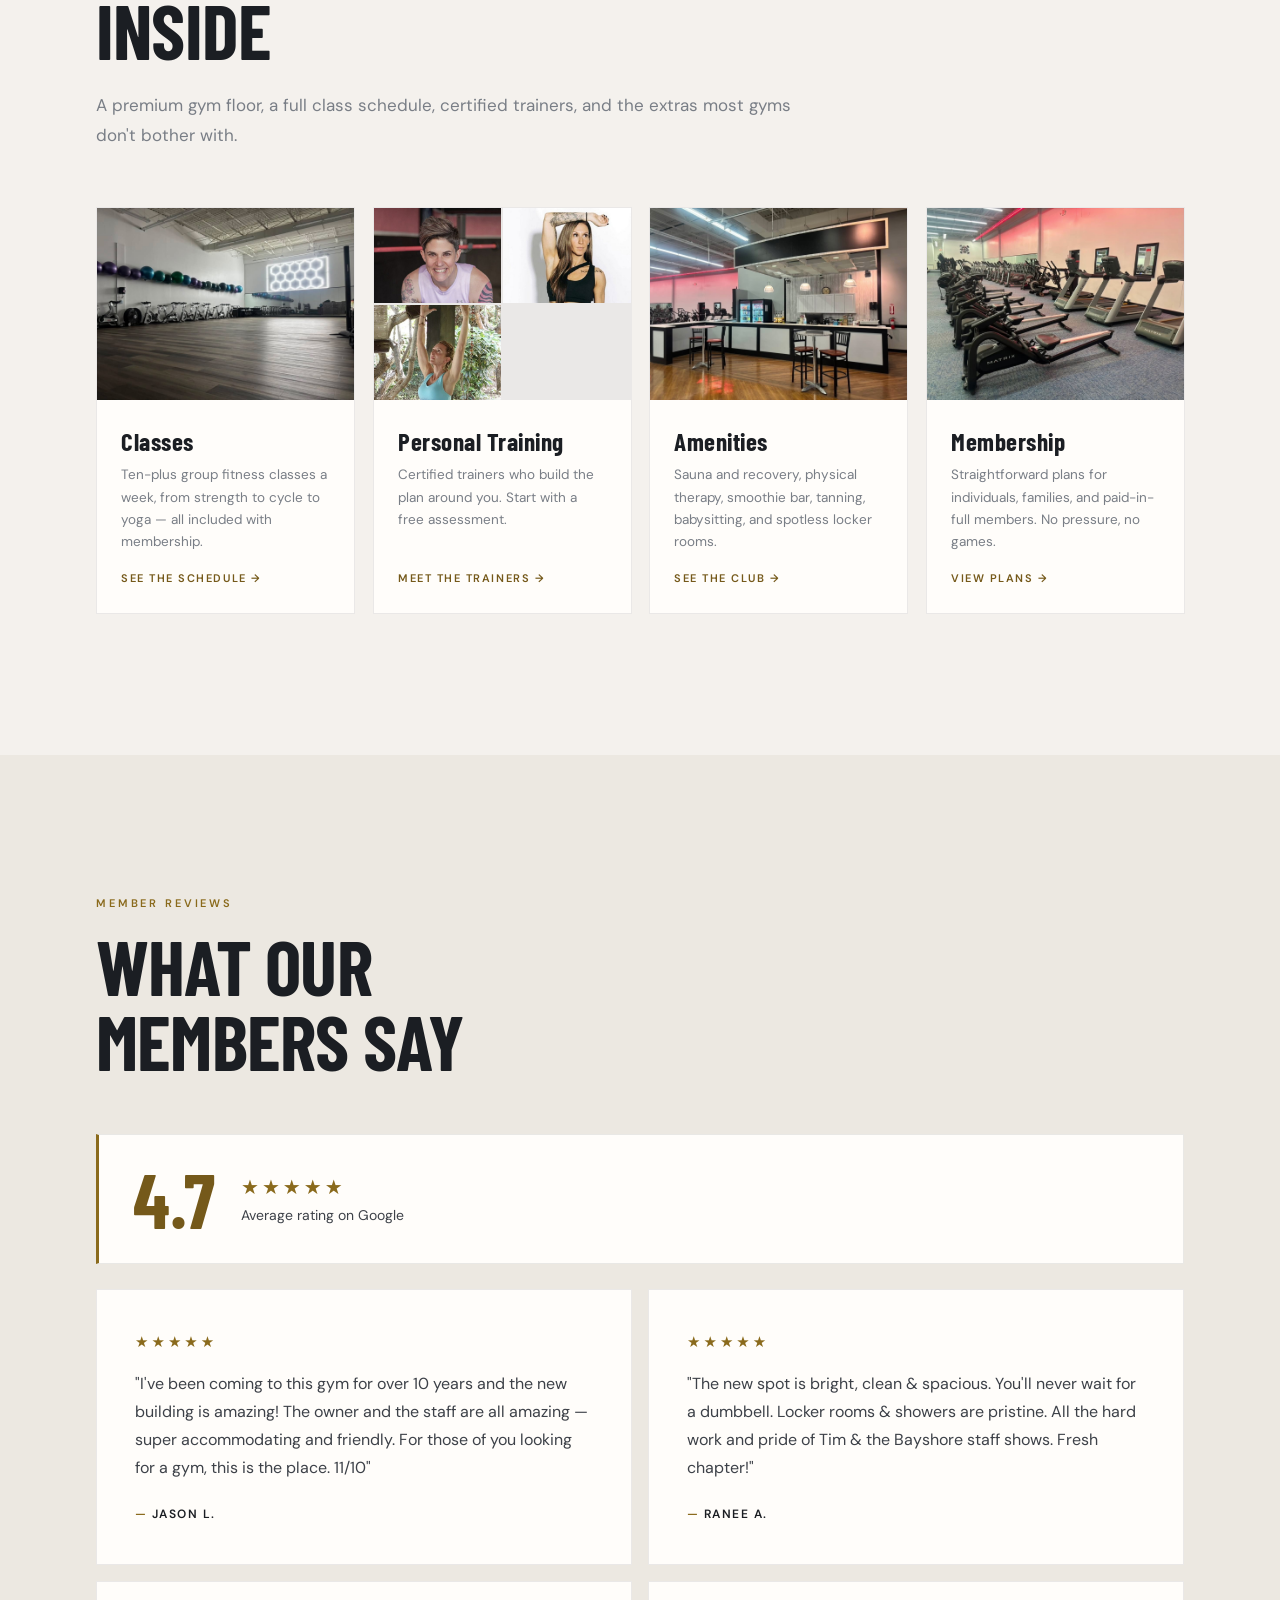
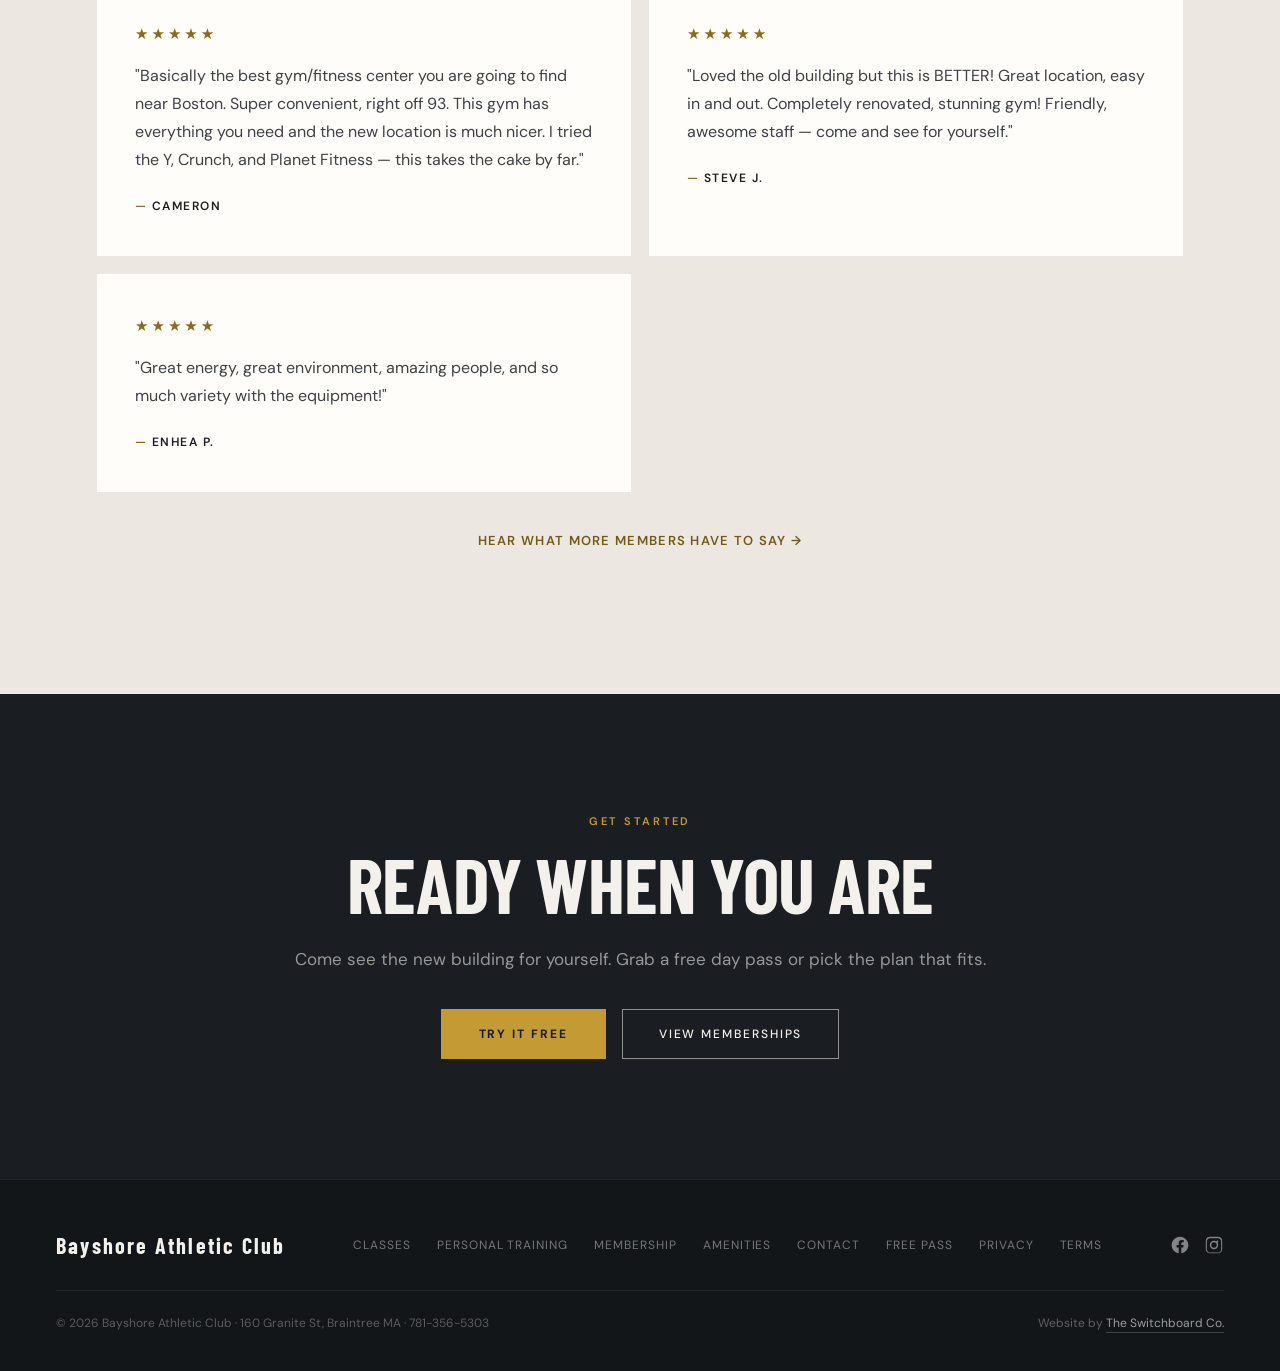
==== commit 43c3eed5: "Add privacy policy, terms, and SMS consent language Twilio rejected the A2P campaign with 30882 (TER" ====
--- a/index.html
+++ b/index.html
@@ -448,6 +448,8 @@
       <a href="amenities.html">Amenities</a>
       <a href="contact.html">Contact</a>
       <a href="free-pass.html">Free Pass</a>
+      <a href="privacy.html">Privacy</a>
+      <a href="terms.html">Terms</a>
     </div>
     <div class="footer-social">
       <a href="https://www.facebook.com/bayshore.athletic.club/" target="_blank" rel="noopener" aria-label="Bayshore Athletic Club on Facebook"><svg viewBox="0 0 24 24" width="20" height="20" fill="currentColor" aria-hidden="true"><path d="M22 12.06C22 6.5 17.52 2 12 2S2 6.5 2 12.06c0 5.02 3.66 9.18 8.44 9.94v-7.03H7.9v-2.9h2.54V9.85c0-2.5 1.49-3.89 3.77-3.89 1.1 0 2.24.2 2.24.2v2.46H15.2c-1.24 0-1.63.77-1.63 1.56v1.88h2.78l-.45 2.9h-2.33V22c4.78-.76 8.44-4.92 8.44-9.94Z"/></svg></a>
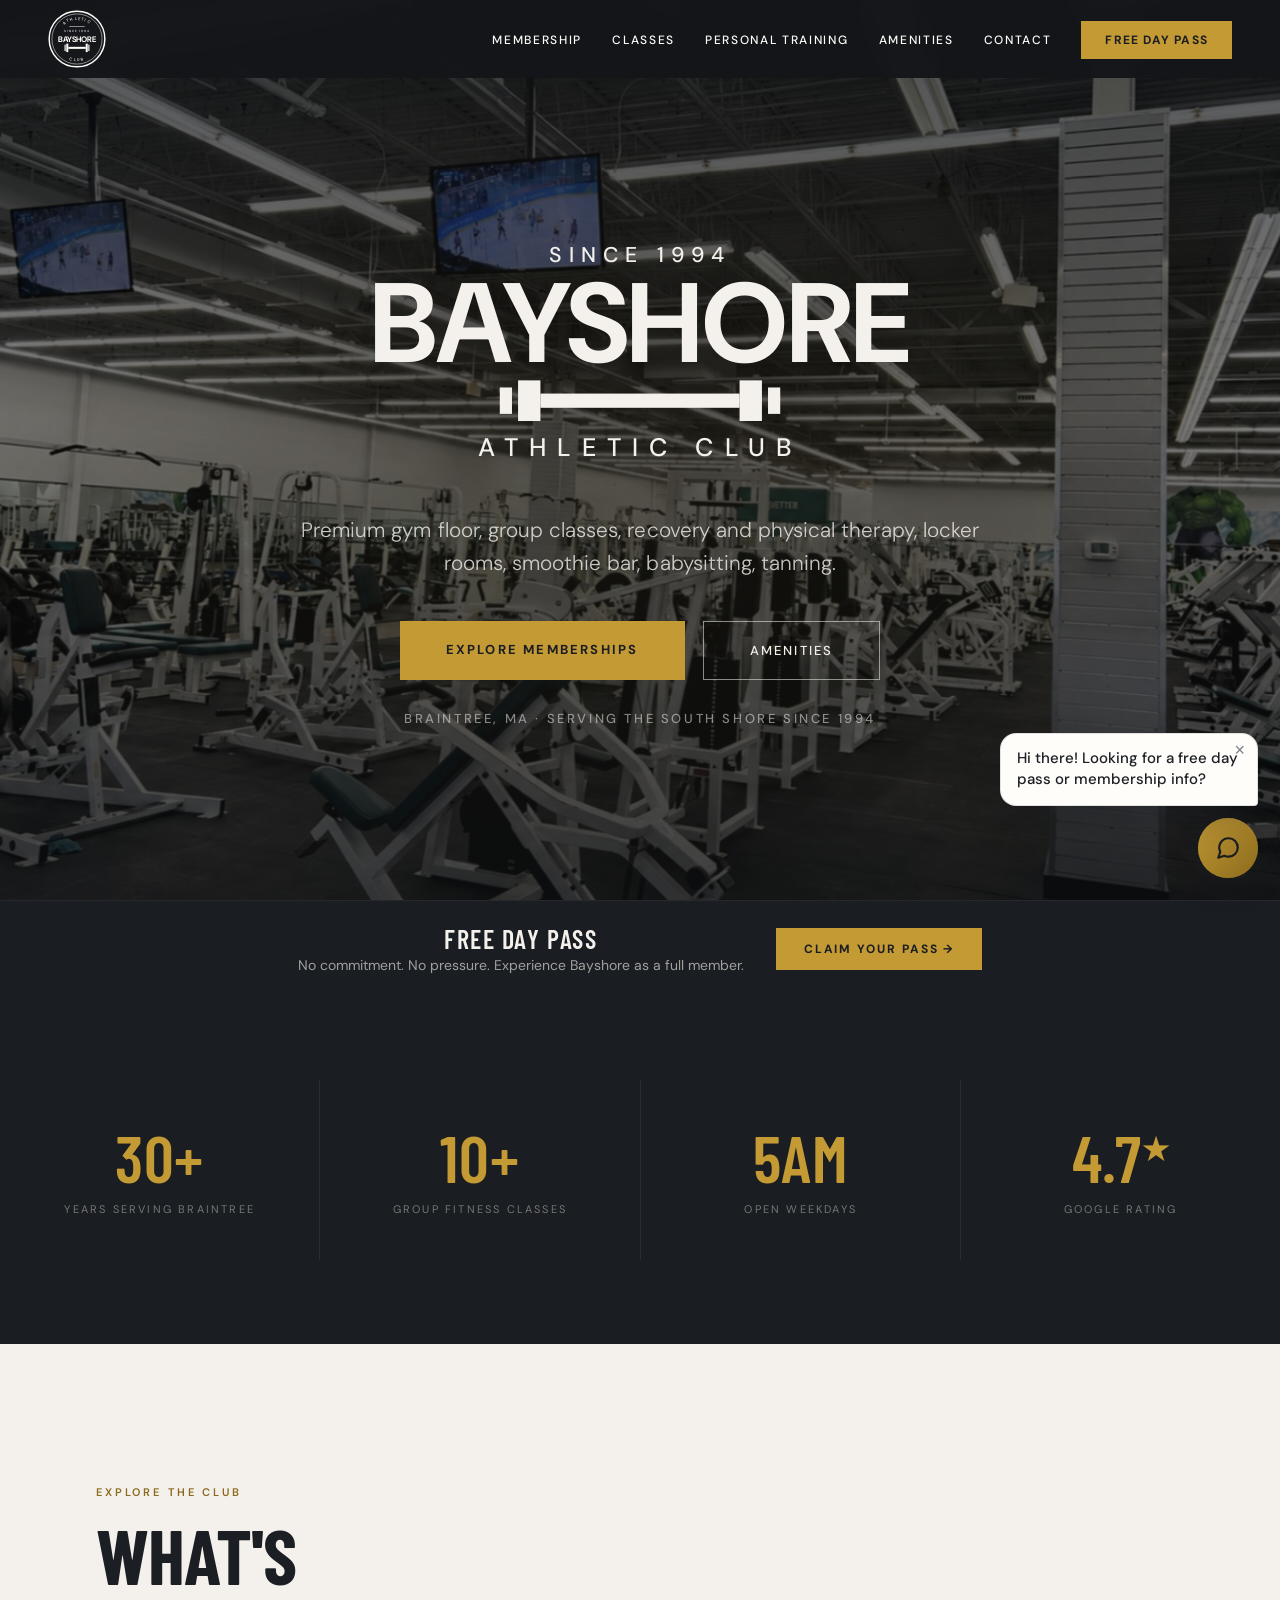
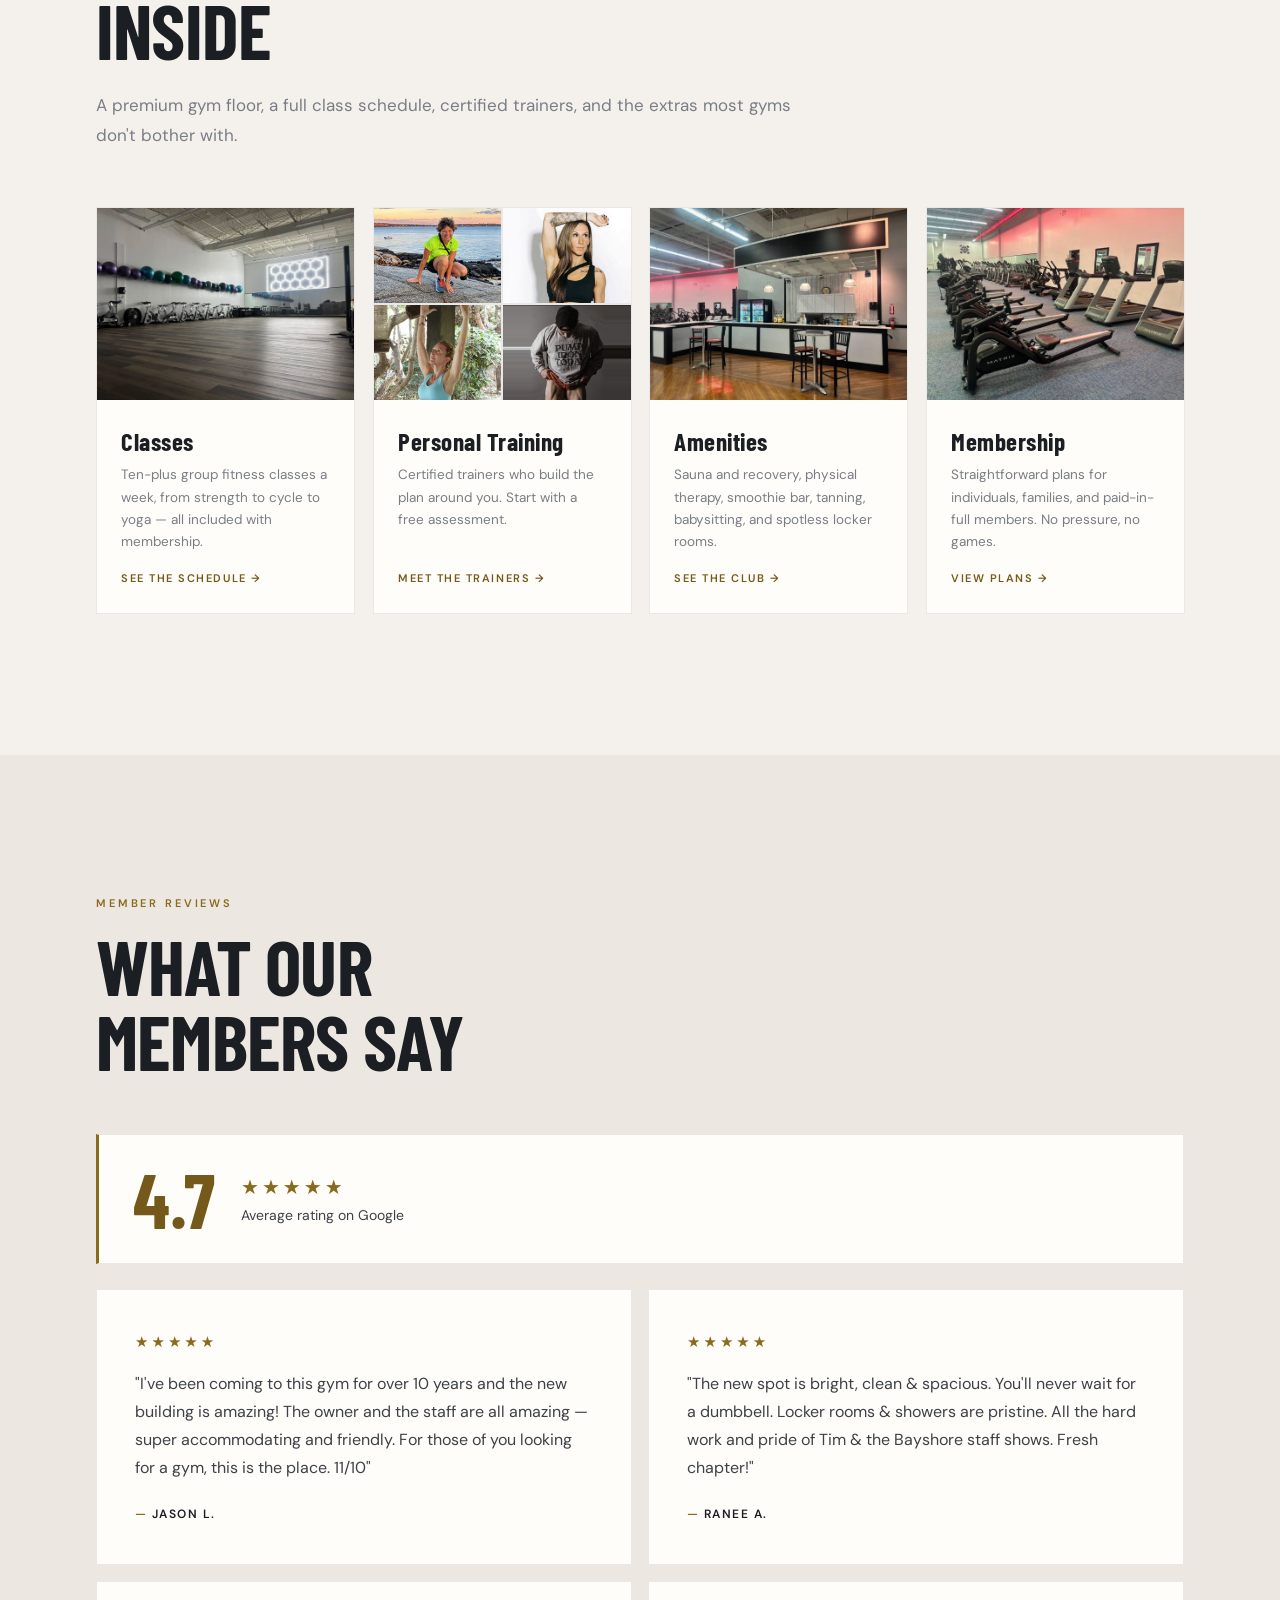
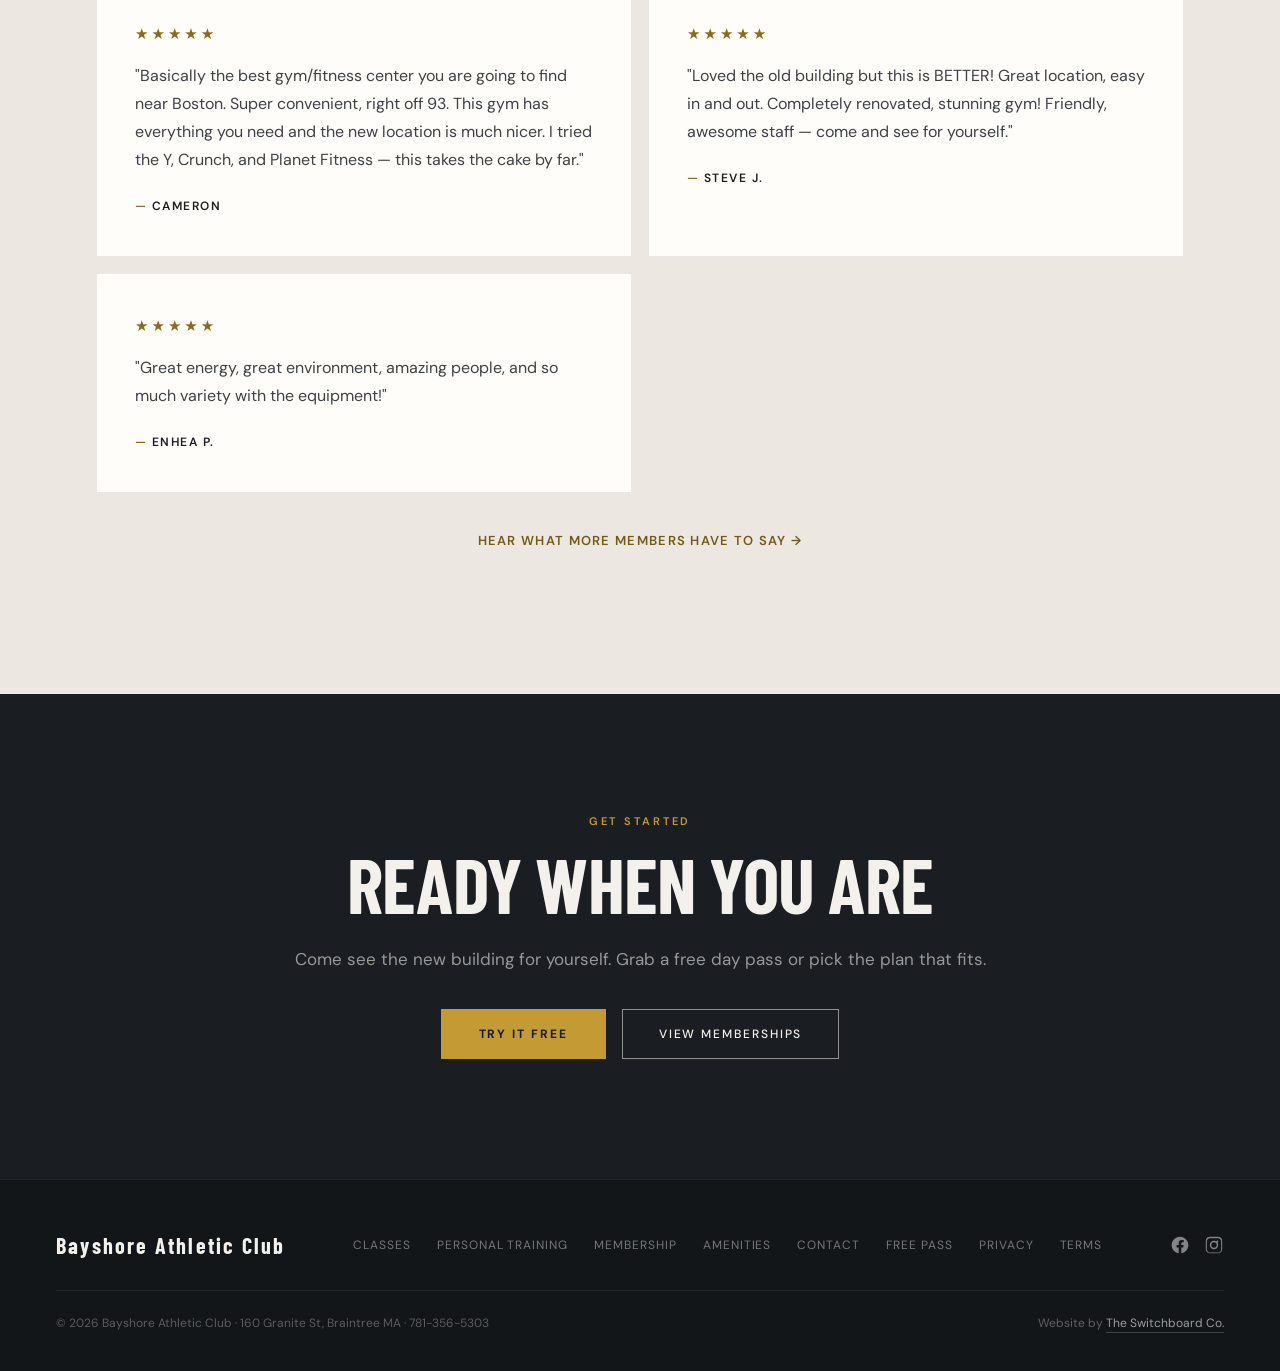
==== commit 23b5d849: "Replace Christine with Deb Blackadar on the trainers page Christine is no longer training at the clu" ====
--- a/index.html
+++ b/index.html
@@ -346,7 +346,7 @@
              Training page) rather than the originals, so each person is framed
              deliberately instead of however a centre crop happened to land. -->
         <span class="explore-mosaic" role="img" aria-label="The four personal trainers at Bayshore Athletic Club">
-          <span class="mosaic-pane"><img src="images/trainer-christine-tile.jpg" alt="" loading="lazy" decoding="async"></span>
+          <span class="mosaic-pane"><img src="images/trainer-deb-tile.jpg" alt="" loading="lazy" decoding="async"></span>
           <span class="mosaic-pane"><img src="images/trainer-korina-tile.jpg" alt="" loading="lazy" decoding="async"></span>
           <span class="mosaic-pane"><img src="images/trainer-laurie-tile.jpg" alt="" loading="lazy" decoding="async"></span>
           <span class="mosaic-pane"><img src="images/trainer-josh-tile.jpg" alt="" loading="lazy" decoding="async"></span>
--- a/styles.css
+++ b/styles.css
@@ -859,6 +859,15 @@
     font-size: 11px; letter-spacing: 0.1em; text-transform: uppercase;
     color: var(--muted); margin-top: 10px;
   }
+  /* Only Deb has an outside practice to link to, so this sits quietly under the
+     credentials rather than competing with the card's own hierarchy. */
+  .trainer-link { margin-top: 8px; font-size: 12px; letter-spacing: 0.04em; }
+  .trainer-link a {
+    color: var(--accent-deep); font-weight: 600; text-decoration: none;
+    border-bottom: 1px solid transparent; padding-bottom: 1px;
+    transition: border-color 0.3s var(--ease-soft), color 0.3s var(--ease-soft);
+  }
+  .trainer-link a:hover { color: var(--ink); border-bottom-color: currentColor; }
   @media (max-width: 900px) { .trainers-grid { grid-template-columns: repeat(2, 1fr); gap: 26px; } }
   @media (max-width: 520px) { .trainers-grid { grid-template-columns: 1fr; } }
 
